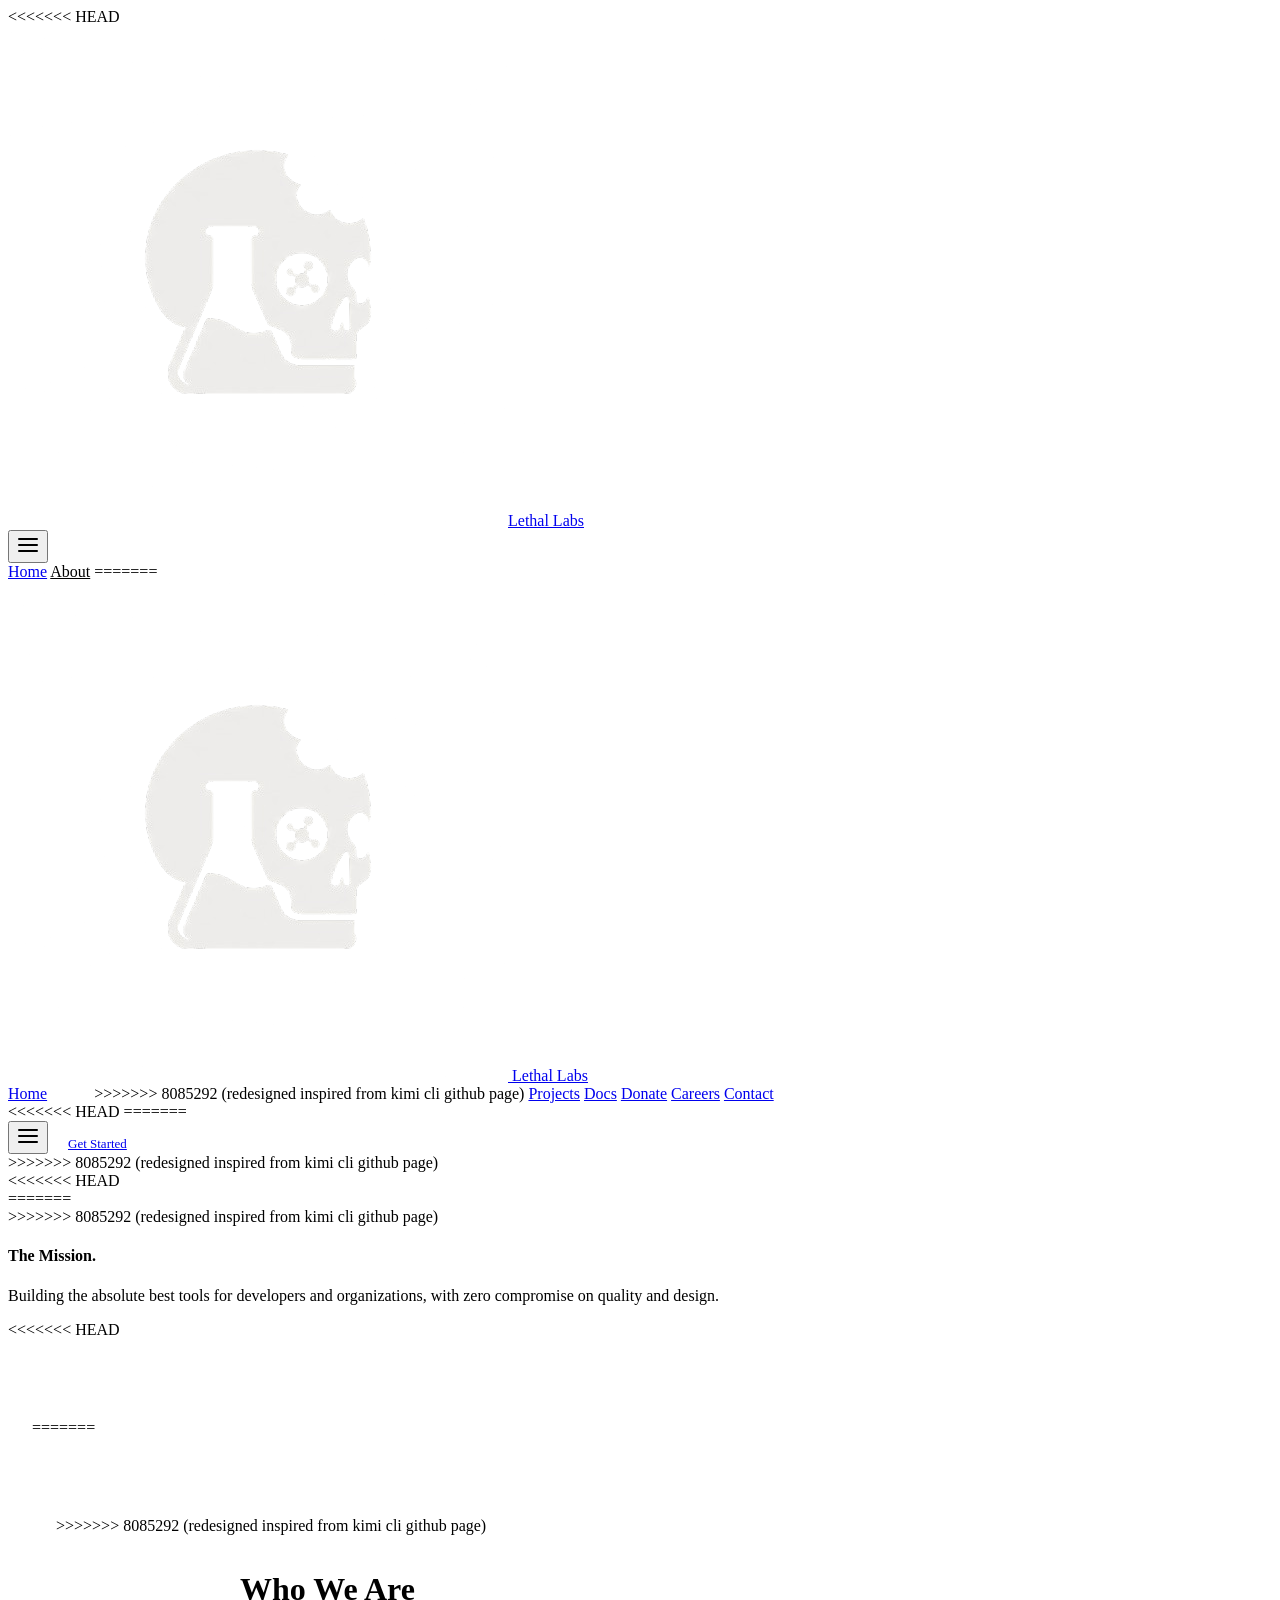
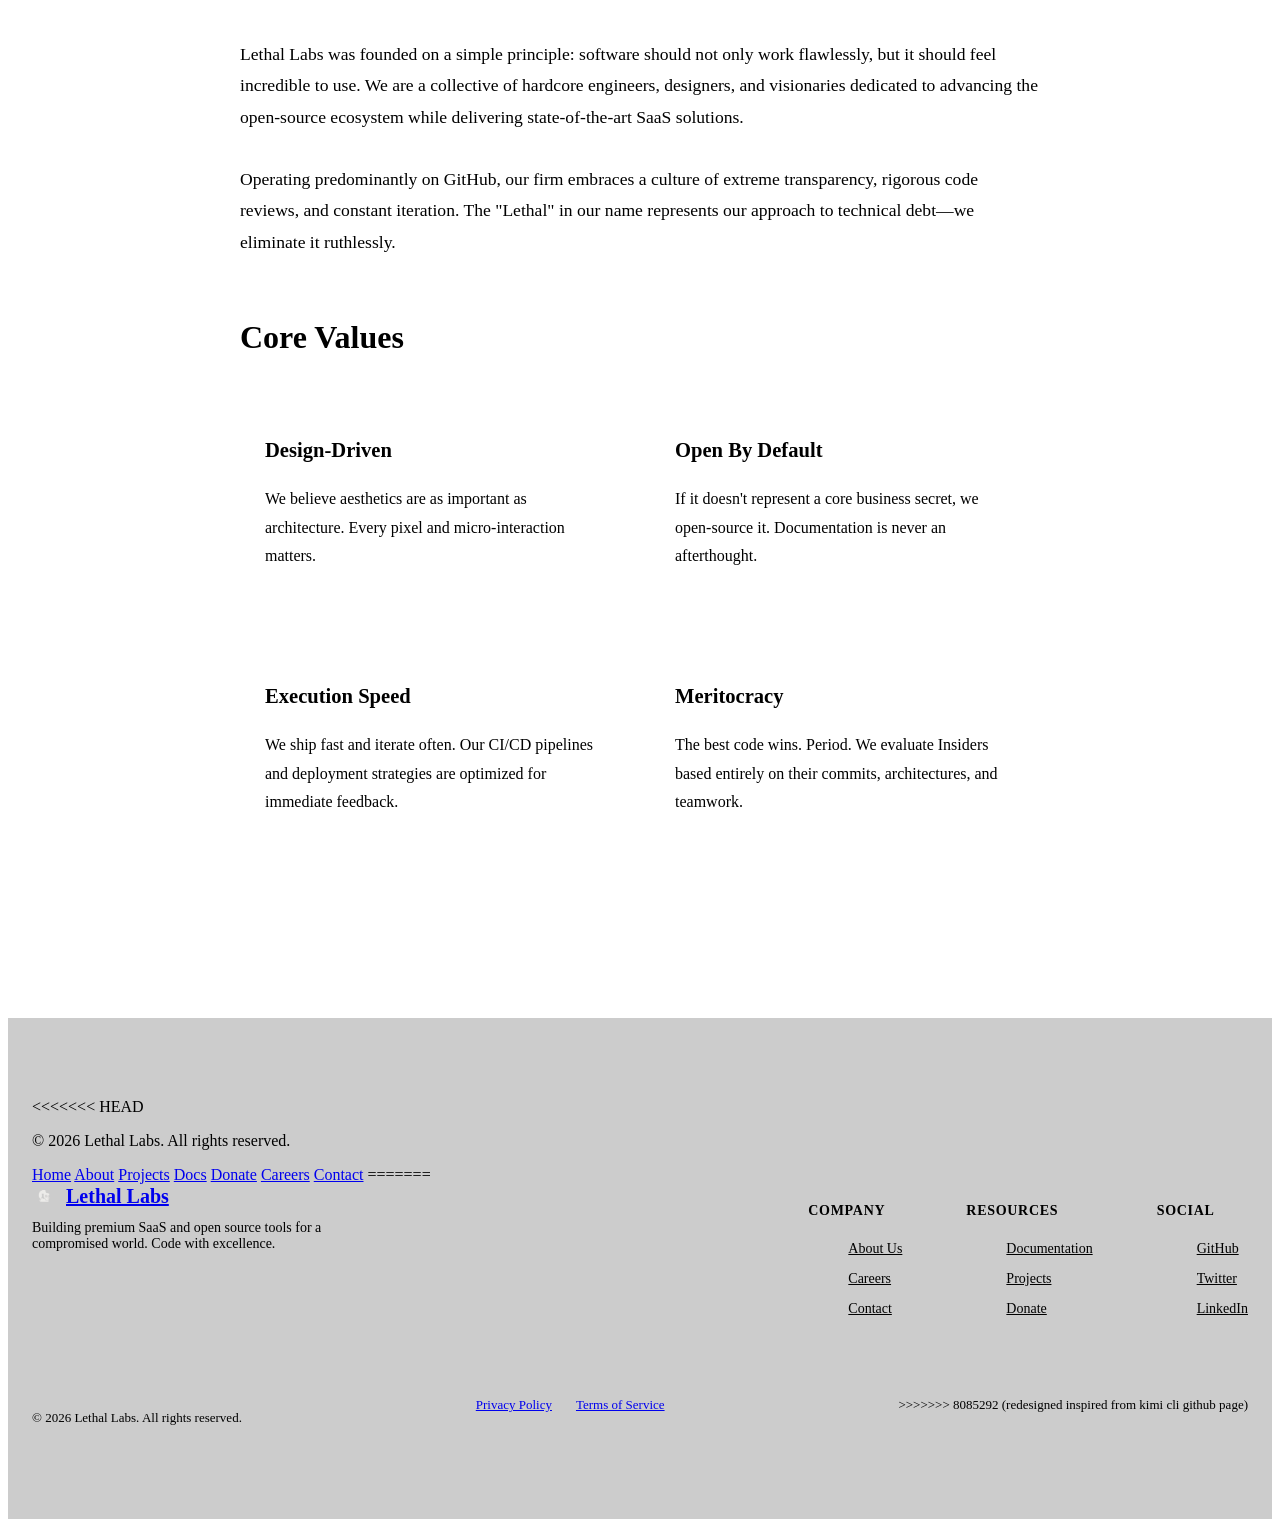
==== about.html @ 3cb6c853 "redesigned inspired from kimi cli github page" ====
<!DOCTYPE html>
<html lang="en">
<head>
  <meta charset="UTF-8">
  <meta name="viewport" content="width=device-width, initial-scale=1.0">
  <title>Lethal Labs | About Us</title>
  <meta name="description" content="Learn about Lethal Labs' mission to redefine software engineering standards through open source and premium SaaS.">
  <link rel="icon" type="image/png" href="favicon.png">
  <link rel="stylesheet" href="styles.css">
</head>
<body>
<<<<<<< HEAD
  <nav>
    <div class="nav-content">
      <div class="nav-brand"><a href="index.html"><img src="assets/logo.png" alt="Logo">Lethal Labs</a></div>
      <button class="mobile-menu-btn" aria-label="Toggle Navigation">
        <svg width="24" height="24" viewBox="0 0 24 24" fill="none" stroke="currentColor" stroke-width="2" stroke-linecap="round" stroke-linejoin="round"><line x1="3" y1="12" x2="21" y2="12"></line><line x1="3" y1="6" x2="21" y2="6"></line><line x1="3" y1="18" x2="21" y2="18"></line></svg>
      </button>
      <div class="nav-links">
        <a href="index.html">Home</a>
        <a href="about.html" style="opacity: 1; color: var(--accent-color);">About</a>
=======
  <div class="bg-mesh"></div>

  <nav>
    <div class="nav-content">
      <div class="nav-brand">
        <a href="index.html">
          <img src="assets/logo.png" alt="Lethal Labs Logo">
          <span>Lethal Labs</span>
        </a>
      </div>
      
      <div class="nav-links">
        <a href="index.html">Home</a>
        <a href="about.html" style="color: white;">About</a>
>>>>>>> 8085292 (redesigned inspired from kimi cli github page)
        <a href="projects.html">Projects</a>
        <a href="docs.html">Docs</a>
        <a href="donate.html">Donate</a>
        <a href="careers.html">Careers</a>
        <a href="contact.html">Contact</a>
      </div>
<<<<<<< HEAD
=======

      <div class="nav-right">
        <button class="mobile-menu-btn" aria-label="Toggle Navigation">
          <svg width="24" height="24" viewBox="0 0 24 24" fill="none" stroke="currentColor" stroke-width="2" stroke-linecap="round" stroke-linejoin="round"><line x1="3" y1="12" x2="21" y2="12"></line><line x1="3" y1="6" x2="21" y2="6"></line><line x1="3" y1="18" x2="21" y2="18"></line></svg>
        </button>
        <a href="projects.html" class="btn btn-primary" style="padding: 8px 16px; font-size: 13px;">Get Started</a>
      </div>
>>>>>>> 8085292 (redesigned inspired from kimi cli github page)
    </div>
  </nav>
  
  <main>
<<<<<<< HEAD
    <section class="hero fade-in" style="min-height: 60vh;">
=======
    <section class="hero">
>>>>>>> 8085292 (redesigned inspired from kimi cli github page)
      <h1>The Mission.</h1>
      <p>Building the absolute best tools for developers and organizations, with zero compromise on quality and design.</p>
    </section>

<<<<<<< HEAD
    <section class="container fade-in" style="animation-delay: 0.2s;">
=======
    <section class="container">
>>>>>>> 8085292 (redesigned inspired from kimi cli github page)
      <div style="max-width: 800px; margin: 0 auto; line-height: 1.8; color: var(--text-secondary); font-size: 1.1rem;">
        <h2 style="color: var(--text-primary); margin-bottom: 20px; font-weight: 600; font-size: 2rem;">Who We Are</h2>
        <p style="margin-bottom: 30px;">
          Lethal Labs was founded on a simple principle: software should not only work flawlessly, but it should feel incredible to use. We are a collective of hardcore engineers, designers, and visionaries dedicated to advancing the open-source ecosystem while delivering state-of-the-art SaaS solutions.
        </p>
        <p style="margin-bottom: 30px;">
          Operating predominantly on GitHub, our firm embraces a culture of extreme transparency, rigorous code reviews, and constant iteration. The "Lethal" in our name represents our approach to technical debt—we eliminate it ruthlessly. 
        </p>

        <h2 style="color: var(--text-primary); margin-bottom: 20px; font-weight: 600; font-size: 2rem; margin-top: 50px;">Core Values</h2>
        <div class="grid" style="grid-template-columns: 1fr 1fr; gap: 20px;">
          <div style="background: var(--card-bg); padding: 25px; border-radius: 12px; border: 1px solid var(--border-color);">
            <h3 style="color: var(--text-primary); margin-bottom: 10px;">Design-Driven</h3>
            <p style="font-size: 1rem;">We believe aesthetics are as important as architecture. Every pixel and micro-interaction matters.</p>
          </div>
          <div style="background: var(--card-bg); padding: 25px; border-radius: 12px; border: 1px solid var(--border-color);">
            <h3 style="color: var(--text-primary); margin-bottom: 10px;">Open By Default</h3>
            <p style="font-size: 1rem;">If it doesn't represent a core business secret, we open-source it. Documentation is never an afterthought.</p>
          </div>
          <div style="background: var(--card-bg); padding: 25px; border-radius: 12px; border: 1px solid var(--border-color);">
            <h3 style="color: var(--text-primary); margin-bottom: 10px;">Execution Speed</h3>
            <p style="font-size: 1rem;">We ship fast and iterate often. Our CI/CD pipelines and deployment strategies are optimized for immediate feedback.</p>
          </div>
          <div style="background: var(--card-bg); padding: 25px; border-radius: 12px; border: 1px solid var(--border-color);">
            <h3 style="color: var(--text-primary); margin-bottom: 10px;">Meritocracy</h3>
            <p style="font-size: 1rem;">The best code wins. Period. We evaluate Insiders based entirely on their commits, architectures, and teamwork.</p>
          </div>
        </div>
      </div>
    </section>
  </main>

  <footer>
<<<<<<< HEAD
    <p>&copy; 2026 Lethal Labs. All rights reserved.</p>
    <div style="margin-top: 15px;">
      <a href="index.html">Home</a>
      <a href="about.html">About</a>
      <a href="projects.html">Projects</a>
      <a href="docs.html">Docs</a>
      <a href="donate.html">Donate</a>
      <a href="careers.html">Careers</a>
      <a href="contact.html">Contact</a>
=======
    <div class="footer-content">
      <div class="footer-brand">
        <a href="index.html" style="font-weight: 700; font-size: 1.25rem; display: flex; align-items: center; gap: 10px;">
          <img src="assets/logo.png" alt="Logo" style="width: 24px;"> Lethal Labs
        </a>
        <p>Building premium SaaS and open source tools for a compromised world. Code with excellence.</p>
      </div>
      
      <div class="footer-links">
        <div class="footer-column">
          <h4>Company</h4>
          <ul>
            <li><a href="about.html">About Us</a></li>
            <li><a href="careers.html">Careers</a></li>
            <li><a href="contact.html">Contact</a></li>
          </ul>
        </div>
        <div class="footer-column">
          <h4>Resources</h4>
          <ul>
            <li><a href="docs.html">Documentation</a></li>
            <li><a href="projects.html">Projects</a></li>
            <li><a href="donate.html">Donate</a></li>
          </ul>
        </div>
        <div class="footer-column">
          <h4>Social</h4>
          <ul>
            <li><a href="#">GitHub</a></li>
            <li><a href="#">Twitter</a></li>
            <li><a href="#">LinkedIn</a></li>
          </ul>
        </div>
      </div>
    </div>
    
    <div class="footer-bottom">
      <p>&copy; 2026 Lethal Labs. All rights reserved.</p>
      <div style="display: flex; gap: 24px;">
        <a href="#">Privacy Policy</a>
        <a href="#">Terms of Service</a>
      </div>
>>>>>>> 8085292 (redesigned inspired from kimi cli github page)
    </div>
  </footer>
  <script src="script.js"></script>
</body>
</html>
---- styles.css ----
<<<<<<< HEAD
/*
  Lethal Labs - Base Styles
  Apple-inspired Design System (Premium Dark Mode)
*/

@import url('https://fonts.googleapis.com/css2?family=Inter:wght@300;400;500;600;700&display=swap');

:root {
  /* Apple Design System Tokens */
  --bg-color: #ffffff;
  --bg-secondary: #f5f5f7;
  --bg-glass: rgba(29, 29, 31, 0.9); /* Darker tint for header */
  --text-primary: #1d1d1f;
  --text-secondary: #6e6e73;
  --nav-text: #f5f5f7; /* Light text for dark header */
  --accent-color: #0066cc; /* Classic Apple Blue */
  --accent-hover: #004499;
  --accent-soft: rgba(0, 102, 204, 0.05);
  --border-color: #d2d2d7;
  --card-bg: #ffffff;
  --card-shadow: 0 4px 12px rgba(0, 0, 0, 0.05);
  --card-shadow-hover: 0 20px 40px rgba(0, 0, 0, 0.1);

  /* Typography - Apple SF Pro Fonts */
  --font-family: -apple-system, BlinkMacSystemFont, "SF Pro Text", "SF Pro Display", "Helvetica Neue", Arial, sans-serif;

  /* Spacing */
  --nav-height: 48px;
  --section-padding: 80px 22px;
  --border-radius: 12px;
}

=======
/* ... (keep existing variables) ... */
:root {
  /* Colors */
  --bg-deep: #0a0a0f;
  --bg-surface: #111827;
  --bg-surface-hover: #1e293b;
  --text-primary: #ffffff;
  --text-muted: #94a3b8;
  --accent-blue: #4f8ef7;
  --accent-purple: #9b5cf6;
  --accent-gradient: linear-gradient(135deg, var(--accent-blue) 0%, var(--accent-purple) 100%);
  --border-muted: rgba(255, 255, 255, 0.1);
  --border-bright: rgba(255, 255, 255, 0.2);
  --glow-tint: rgba(79, 142, 247, 0.15);
  
  /* Layout */
  --nav-height: 72px;
  --container-width: 1100px;
  --radius-xl: 12px;
  --radius-pill: 9999px;
  
  /* Fonts */
  --font-sans: 'Inter', system-ui, -apple-system, sans-serif;
  
  /* Transitions */
  --transition: all 0.3s cubic-bezier(0.4, 0, 0.2, 1);

  /* Compatibility Mappings */
  --text-secondary: var(--text-muted);
  --card-bg: var(--bg-surface);
  --border-color: var(--border-muted);
  --accent-color: var(--accent-blue);
}

/* Base Reset */
>>>>>>> 8085292 (redesigned inspired from kimi cli github page)
* {
  box-sizing: border-box;
  margin: 0;
  padding: 0;
}

<<<<<<< HEAD
body {
  font-family: var(--font-family);
  background-color: var(--bg-color);
  color: var(--text-primary);
  line-height: 1.47059; /* Apple standard */
  font-size: 17px;
  -webkit-font-smoothing: antialiased;
  -moz-osx-font-smoothing: grayscale;
  letter-spacing: -0.022em;
=======
html {
  scroll-behavior: smooth;
}

body {
  font-family: var(--font-sans);
  background-color: var(--bg-deep);
  color: var(--text-primary);
  line-height: 1.6;
  -webkit-font-smoothing: antialiased;
  overflow-x: hidden;
}

a {
  color: inherit;
  text-decoration: none;
  transition: var(--transition);
>>>>>>> 8085292 (redesigned inspired from kimi cli github page)
}

/* Animations */
@keyframes fadeIn {
  from { opacity: 0; transform: translateY(20px); }
  to { opacity: 1; transform: translateY(0); }
}

.fade-in {
<<<<<<< HEAD
  animation: fadeIn 1s ease-out forwards;
}

a {
  color: var(--text-primary);
  text-decoration: none;
  transition: color 0.3s ease;
}

a:hover {
  color: var(--accent-color);
=======
  animation: fadeIn 0.8s ease-out forwards;
}

/* Background Effects */
.bg-mesh {
  position: fixed;
  top: 0;
  left: 0;
  width: 100%;
  height: 100%;
  z-index: -1;
  pointer-events: none;
}

/* Radial Glow Orb */
.bg-mesh::before {
  content: '';
  position: absolute;
  top: 20%;
  left: 50%;
  transform: translate(-50%, -50%);
  width: 60vw;
  height: 60vw;
  background: radial-gradient(circle, var(--glow-tint) 0%, transparent 70%);
  filter: blur(80px);
}

/* CSS Grid Pattern */
.bg-mesh::after {
  content: '';
  position: absolute;
  top: 0;
  left: 0;
  width: 100%;
  height: 100%;
  background-image: 
    linear-gradient(rgba(255, 255, 255, 0.03) 1px, transparent 1px),
    linear-gradient(90deg, rgba(255, 255, 255, 0.03) 1px, transparent 1px);
  background-size: 40px 40px;
  mask-image: radial-gradient(ellipse at center, black, transparent 80%);
>>>>>>> 8085292 (redesigned inspired from kimi cli github page)
}

/* Navigation */
nav {
  position: fixed;
  top: 0;
  left: 0;
  width: 100%;
  height: var(--nav-height);
<<<<<<< HEAD
  background: var(--bg-glass);
  backdrop-filter: blur(20px);
  -webkit-backdrop-filter: blur(20px);
  border-bottom: 1px solid rgba(0, 0, 0, 0.1);
  display: flex;
  align-items: center;
  justify-content: center;
  z-index: 1000;
=======
  background: rgba(10, 10, 15, 0.7);
  backdrop-filter: blur(12px);
  -webkit-backdrop-filter: blur(12px);
  border-bottom: 1px solid var(--border-muted);
  z-index: 1000;
  display: flex;
  justify-content: center;
>>>>>>> 8085292 (redesigned inspired from kimi cli github page)
}

.nav-content {
  width: 100%;
<<<<<<< HEAD
  max-width: 1000px;
  display: flex;
  justify-content: space-between;
  align-items: center;
  padding: 0 20px;
=======
  max-width: var(--container-width);
  padding: 0 24px;
  display: flex;
  justify-content: space-between;
  align-items: center;
>>>>>>> 8085292 (redesigned inspired from kimi cli github page)
}

.nav-brand a {
  display: flex;
  align-items: center;
<<<<<<< HEAD
  gap: 10px;
  color: var(--nav-text);
  font-weight: 600;
  font-size: 1.15rem;
  letter-spacing: -0.015em;
}

.nav-brand img {
  width: 22px;
  height: 22px;
  object-fit: contain;
=======
  gap: 12px;
  font-weight: 700;
  font-size: 1.25rem;
  letter-spacing: -0.02em;
  color: var(--text-primary);
}

.nav-brand img {
  width: 28px;
  height: 28px;
>>>>>>> 8085292 (redesigned inspired from kimi cli github page)
}

.nav-links {
  display: flex;
<<<<<<< HEAD
  gap: 30px;
}

.nav-links a {
  font-size: 13px;
  font-weight: 400;
  color: var(--nav-text);
  opacity: 0.8;
  transition: opacity 0.3s ease;
}

.nav-links a:hover {
  opacity: 1;
}

/* Hero Section */
.hero {
  min-height: 70vh;
  display: flex;
  flex-direction: column;
  justify-content: center;
  align-items: center;
  text-align: center;
  padding: 60px 20px;
}

.hero h1 {
  font-size: 56px;
  font-weight: 600;
  letter-spacing: -0.015em;
  line-height: 1.07143;
  margin-bottom: 6px;
  color: var(--text-primary);
}

.hero p {
  font-size: 1.7rem;
  color: var(--text-secondary);
  max-width: 800px;
  margin-bottom: 30px;
  font-weight: 500;
=======
  gap: 32px;
  position: absolute;
  left: 50%;
  transform: translateX(-50%);
}

.nav-links a {
  font-size: 14px;
  font-weight: 500;
  color: var(--text-muted);
  position: relative;
  padding: 4px 0;
}

.nav-links a::after {
  content: '';
  position: absolute;
  bottom: 0;
  left: 0;
  width: 0;
  height: 2px;
  background: var(--accent-gradient);
  transition: var(--transition);
}

.nav-links a:hover {
  color: var(--text-primary);
}

.nav-links a:hover::after {
  width: 100%;
}

.nav-right {
  display: flex;
  align-items: center;
  gap: 16px;
}

.nav-icon {
  color: var(--text-muted);
  display: flex;
  align-items: center;
  justify-content: center;
  padding: 8px;
  border-radius: 8px;
  transition: var(--transition);
}

.nav-icon:hover {
  color: white;
  background: rgba(255, 255, 255, 0.05);
}

.search-shortcut {
  display: flex;
  align-items: center;
  gap: 4px;
  padding: 4px 8px;
  background: rgba(255, 255, 255, 0.05);
  border: 1px solid var(--border-muted);
  border-radius: 6px;
  color: var(--text-muted);
  font-size: 12px;
  font-weight: 500;
  cursor: pointer;
}

@media (max-width: 900px) {
  .search-shortcut {
    display: none;
  }
}

/* Hero Section Refinements */
.hero h1 {
  font-size: clamp(2.5rem, 8vw, 4.8rem);
  font-weight: 800;
  line-height: 1.05;
  letter-spacing: -0.05em;
  margin-bottom: 24px;
  max-width: 900px;
}

.hero h1 span {
  background: var(--accent-gradient);
  -webkit-background-clip: text;
  -webkit-text-fill-color: transparent;
}

.hero p {
  font-size: clamp(1.1rem, 4vw, 1.25rem);
  color: var(--text-muted);
  max-width: 640px;
  margin-bottom: 40px;
  font-weight: 400;
}

.cta-group {
  display: flex;
  gap: 16px;
  flex-wrap: wrap;
  justify-content: center;
>>>>>>> 8085292 (redesigned inspired from kimi cli github page)
}

/* Buttons */
.btn {
<<<<<<< HEAD
  display: inline-block;
  background-color: var(--accent-color);
  color: #fff;
  padding: 12px 22px;
  border-radius: 980px; /* Apple pill shape */
  font-size: 17px;
  font-weight: 400;
  text-align: center;
  transition: all 0.2s ease;
  border: none;
  cursor: pointer;
}

.btn:hover {
  background-color: var(--accent-hover);
  color: #fff;
}

.btn-secondary {
  background-color: transparent;
  color: var(--accent-color);
  border: none;
  font-weight: 400;
}

.btn-secondary:hover {
  background-color: transparent;
  text-decoration: underline;
  color: var(--accent-color);
}

/* Container */
.container {
  max-width: 1200px;
  margin: 0 auto;
  padding: var(--section-padding);
}

/* Sections */
.section-title {
  font-size: 2.5rem;
  font-weight: 600;
  text-align: center;
  margin-bottom: 50px;
  letter-spacing: -0.02em;
}

/* Footer */
footer {
  background-color: var(--bg-secondary);
  padding: 64px 22px;
  text-align: left; /* Apple footer is often left-aligned or column-based */
  border-top: none;
  color: var(--text-secondary);
  font-size: 12px;
}

footer .container {
  max-width: 1000px;
  margin: 0 auto;
  padding: 0;
}

footer p {
  margin-bottom: 20px;
  line-height: 1.33337;
}

footer a {
  color: #424245;
  margin: 0 10px 0 0;
  text-decoration: none;
}

footer a:hover {
  text-decoration: underline;
}

/* Cards (for projects) */
.grid {
  display: grid;
  grid-template-columns: repeat(auto-fit, minmax(300px, 1fr));
  gap: 30px;
}

.card {
  background-color: var(--bg-secondary);
  border-radius: 18px;
  padding: 40px;
  transition: all 0.3s ease;
  border: none;
  display: flex;
  flex-direction: column;
}

.card:hover {
  transform: scale(1.02);
}

.card h3 {
  font-size: 1.5rem;
  margin-bottom: 10px;
  font-weight: 600;
  color: var(--text-primary);
}

.card p {
  color: var(--text-secondary);
  margin-bottom: 20px;
  font-size: 1.1rem;
  flex-grow: 1;
}

.card img {
  width: 100%;
  border-radius: 10px;
  margin-bottom: 20px;
  object-fit: contain;
  max-height: 200px;
=======
  display: inline-flex;
  align-items: center;
  justify-content: center;
  padding: 12px 28px;
  border-radius: var(--radius-xl);
  font-size: 15px;
  font-weight: 600;
  cursor: pointer;
  transition: var(--transition);
  border: none;
  background: var(--accent-gradient);
  color: white;
}

.btn:hover {
  transform: translateY(-2px);
  box-shadow: 0 10px 20px rgba(155, 92, 246, 0.3);
}

.btn-primary {
  /* Inherits from .btn */
}

.btn-secondary {
  background: transparent;
  color: white;
  border: 1px solid var(--border-bright);
}

.btn-secondary:hover {
  background: rgba(255, 255, 255, 0.05);
  border-color: white;
  box-shadow: none;
>>>>>>> 8085292 (redesigned inspired from kimi cli github page)
}

/* Forms */
.form-group {
<<<<<<< HEAD
  margin-bottom: 20px;
=======
  margin-bottom: 24px;
>>>>>>> 8085292 (redesigned inspired from kimi cli github page)
  text-align: left;
}

.form-group label {
  display: block;
  margin-bottom: 8px;
<<<<<<< HEAD
  color: var(--text-secondary);
  font-size: 0.9rem;
=======
  font-size: 14px;
  font-weight: 500;
  color: var(--text-muted);
>>>>>>> 8085292 (redesigned inspired from kimi cli github page)
}

.form-control {
  width: 100%;
<<<<<<< HEAD
  padding: 18px;
  background-color: #ffffff;
  border: 1px solid var(--border-color);
  border-radius: var(--border-radius);
  color: var(--text-primary);
  font-family: var(--font-family);
  font-size: 17px;
  transition: all 0.2s ease;
=======
  padding: 12px 16px;
  background: rgba(255, 255, 255, 0.05);
  border: 1px solid var(--border-muted);
  border-radius: 8px;
  color: white;
  font-family: var(--font-sans);
  font-size: 15px;
  transition: var(--transition);
>>>>>>> 8085292 (redesigned inspired from kimi cli github page)
}

.form-control:focus {
  outline: none;
<<<<<<< HEAD
  border-color: var(--accent-color);
}

/* Address Box */
.address-box {
  background-color: #f5f5f7;
  padding: 14px 18px;
  border-radius: var(--border-radius);
  border: none;
  display: flex;
  justify-content: space-between;
  align-items: center;
  margin-bottom: 20px;
}

.address-box code {
  color: var(--text-primary);
  font-family: "SF Mono", "SFMono-Regular", ui-monospace, monospace;
  font-size: 14px;
  word-break: break-all;
}

/* Mobile Menu Button */
=======
  border-color: var(--accent-blue);
  background: rgba(255, 255, 255, 0.08);
}

textarea.form-control {
  resize: vertical;
}

/* Container & Grid */
.container {
  max-width: var(--container-width);
  margin: 0 auto;
  padding: 80px 24px;
}

.section-header {
  text-align: center;
  margin-bottom: 64px;
}

.section-header h2 {
  font-size: 2.5rem;
  font-weight: 700;
  margin-bottom: 16px;
  letter-spacing: -0.02em;
}

.grid {
  display: grid;
  grid-template-columns: repeat(auto-fit, minmax(320px, 1fr));
  gap: 24px;
}

/* Cards */
.card {
  background: var(--bg-surface);
  border: 1px solid var(--border-muted);
  border-radius: var(--radius-xl);
  padding: 32px;
  display: flex;
  flex-direction: column;
  gap: 16px;
  transition: var(--transition);
}

.card:hover {
  border-color: var(--border-bright);
  transform: translateY(-4px);
  background: var(--bg-surface-hover);
  box-shadow: 
    0 20px 40px rgba(0, 0, 0, 0.4),
    inset 0 0 20px rgba(79, 142, 247, 0.05);
}

.card h3 {
  font-size: 1.25rem;
  font-weight: 600;
}

.card p {
  color: var(--text-muted);
  font-size: 15px;
  flex-grow: 1;
}

.card .icon {
  font-size: 24px;
  margin-bottom: 8px;
}

.card .link {
  display: flex;
  align-items: center;
  gap: 8px;
  font-size: 14px;
  font-weight: 600;
  color: var(--accent-blue);
  margin-top: 16px;
}

/* Footer */
footer {
  border-top: 1px solid var(--border-muted);
  padding: 80px 24px;
  background: rgba(0, 0, 0, 0.2);
}

.footer-content {
  max-width: var(--container-width);
  margin: 0 auto;
  display: flex;
  justify-content: space-between;
  align-items: flex-start;
  flex-wrap: wrap;
  gap: 40px;
}

.footer-brand {
  max-width: 300px;
}

.footer-brand p {
  color: var(--text-muted);
  font-size: 14px;
  margin-top: 12px;
}

.footer-links {
  display: flex;
  gap: 64px;
}

.footer-column h4 {
  font-size: 14px;
  font-weight: 600;
  margin-bottom: 20px;
  text-transform: uppercase;
  letter-spacing: 0.05em;
}

.footer-column ul {
  list-style: none;
}

.footer-column ul li {
  margin-bottom: 12px;
}

.footer-column ul li a {
  color: var(--text-muted);
  font-size: 14px;
}

.footer-column ul li a:hover {
  color: white;
}

.footer-bottom {
  max-width: var(--container-width);
  margin: 40px auto 0;
  padding-top: 24px;
  border-top: 1px solid var(--border-muted);
  color: var(--text-muted);
  font-size: 13px;
  display: flex;
  justify-content: space-between;
}

/* Mobile Adjustments */
>>>>>>> 8085292 (redesigned inspired from kimi cli github page)
.mobile-menu-btn {
  display: none;
  background: none;
  border: none;
<<<<<<< HEAD
  color: var(--nav-text);
  cursor: pointer;
  padding: 5px;
}

/* Responsiveness */
@media (max-width: 600px) {
  .hero h1 { font-size: 2.5rem; }
  .hero p { font-size: 1.1rem; }
  
  .mobile-menu-btn { display: block; }
  
  .nav-links {
    display: none;
    position: absolute;
    top: calc(var(--nav-height) + 1px);
    left: 0;
    width: 100%;
    background: #1d1d1f; /* Opaque Dark Color */
    flex-direction: column;
    padding: 10px 20px 30px;
    gap: 0;
    border-bottom: 1px solid rgba(255, 255, 255, 0.1);
    z-index: 999;
    opacity: 0;
    transform: translateY(-10px);
    transition: opacity 0.3s ease, transform 0.3s ease;
=======
  color: white;
  cursor: pointer;
  padding: 8px;
}

@media (max-width: 900px) {
  .nav-links {
    display: none;
    position: fixed;
    top: var(--nav-height);
    left: 0;
    width: 100%;
    background: var(--bg-deep);
    flex-direction: column;
    padding: 32px;
    gap: 24px;
    transform: none;
    border-bottom: 1px solid var(--border-muted);
    text-align: center;
    z-index: 1001;
>>>>>>> 8085292 (redesigned inspired from kimi cli github page)
  }
  
  .nav-links.active {
    display: flex;
<<<<<<< HEAD
    opacity: 1;
    transform: translateY(0);
  }

  .nav-links a {
    color: var(--nav-text);
    padding: 15px 0;
    font-size: 17px;
    font-weight: 400;
    border-bottom: 1px solid rgba(255, 255, 255, 0.05);
    width: 100%;
    opacity: 0.8;
  }

  .nav-links a:last-child {
    border-bottom: none;
  }

  .nav-links a:hover {
    opacity: 1;
    color: var(--accent-color);
  }
  
  .grid { grid-template-columns: 1fr !important; gap: 30px !important; }
  
  .container { padding: 60px 20px; }
  
  /* Fix sticky sidebar in docs.html for mobile */
  aside {
    position: static !important;
    margin-bottom: 30px;
    width: 100% !important;
    min-width: unset !important;
  }
  
  /* Flex wrap fix for docs.html */
  div[style*="display: flex; gap: 40px;"] {
    flex-direction: column;
    gap: 20px !important;
=======
  }
  
  .mobile-menu-btn {
    display: block;
  }
  
  .nav-right {
    display: none;
  }
  
  .footer-content {
    flex-direction: column;
  }
  
  .footer-links {
    gap: 32px;
    flex-wrap: wrap;
>>>>>>> 8085292 (redesigned inspired from kimi cli github page)
  }
}
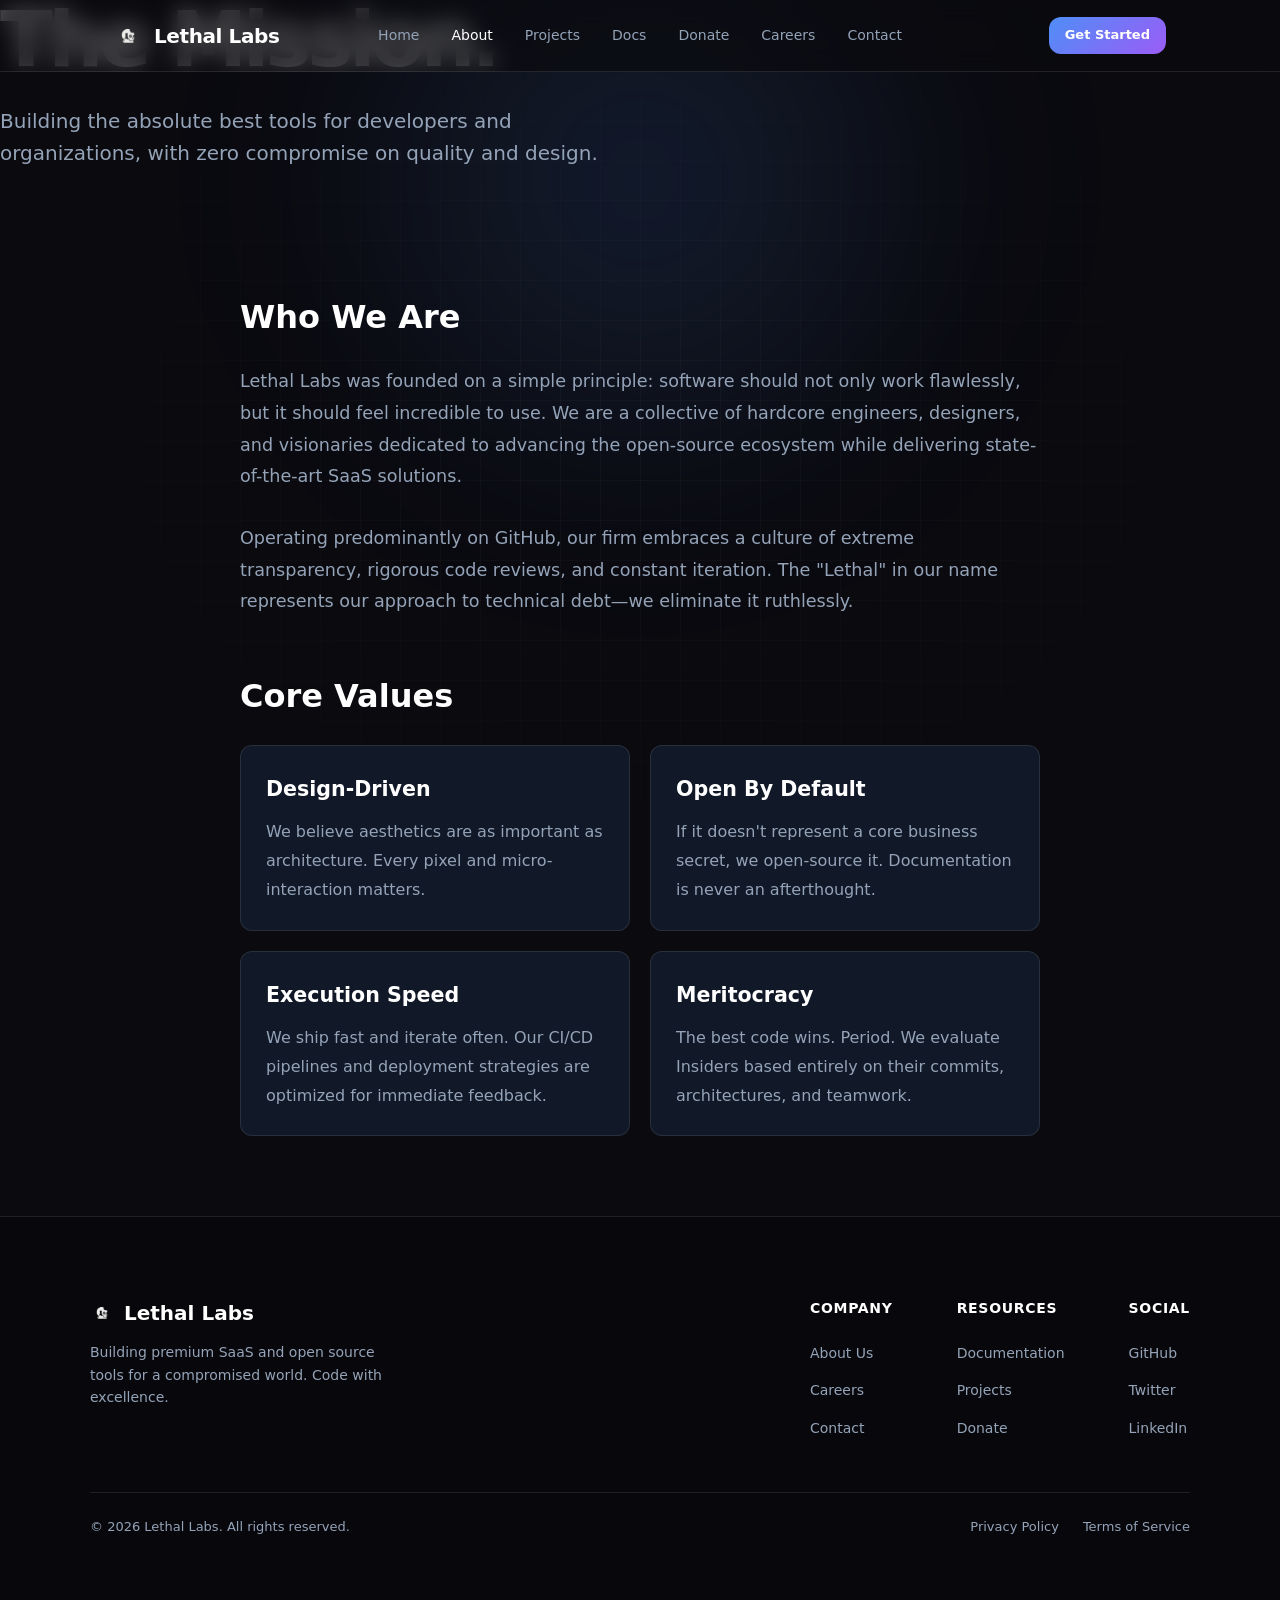
==== commit 47fc4537: "Fix merge conflicts by accepting redesign changes" ====
--- a/about.html
+++ b/about.html
@@ -9,17 +9,6 @@
   <link rel="stylesheet" href="styles.css">
 </head>
 <body>
-<<<<<<< HEAD
-  <nav>
-    <div class="nav-content">
-      <div class="nav-brand"><a href="index.html"><img src="assets/logo.png" alt="Logo">Lethal Labs</a></div>
-      <button class="mobile-menu-btn" aria-label="Toggle Navigation">
-        <svg width="24" height="24" viewBox="0 0 24 24" fill="none" stroke="currentColor" stroke-width="2" stroke-linecap="round" stroke-linejoin="round"><line x1="3" y1="12" x2="21" y2="12"></line><line x1="3" y1="6" x2="21" y2="6"></line><line x1="3" y1="18" x2="21" y2="18"></line></svg>
-      </button>
-      <div class="nav-links">
-        <a href="index.html">Home</a>
-        <a href="about.html" style="opacity: 1; color: var(--accent-color);">About</a>
-=======
   <div class="bg-mesh"></div>
 
   <nav>
@@ -34,15 +23,12 @@
       <div class="nav-links">
         <a href="index.html">Home</a>
         <a href="about.html" style="color: white;">About</a>
->>>>>>> 8085292 (redesigned inspired from kimi cli github page)
         <a href="projects.html">Projects</a>
         <a href="docs.html">Docs</a>
         <a href="donate.html">Donate</a>
         <a href="careers.html">Careers</a>
         <a href="contact.html">Contact</a>
       </div>
-<<<<<<< HEAD
-=======
 
       <div class="nav-right">
         <button class="mobile-menu-btn" aria-label="Toggle Navigation">
@@ -50,25 +36,16 @@
         </button>
         <a href="projects.html" class="btn btn-primary" style="padding: 8px 16px; font-size: 13px;">Get Started</a>
       </div>
->>>>>>> 8085292 (redesigned inspired from kimi cli github page)
     </div>
   </nav>
   
   <main>
-<<<<<<< HEAD
-    <section class="hero fade-in" style="min-height: 60vh;">
-=======
     <section class="hero">
->>>>>>> 8085292 (redesigned inspired from kimi cli github page)
       <h1>The Mission.</h1>
       <p>Building the absolute best tools for developers and organizations, with zero compromise on quality and design.</p>
     </section>
 
-<<<<<<< HEAD
-    <section class="container fade-in" style="animation-delay: 0.2s;">
-=======
     <section class="container">
->>>>>>> 8085292 (redesigned inspired from kimi cli github page)
       <div style="max-width: 800px; margin: 0 auto; line-height: 1.8; color: var(--text-secondary); font-size: 1.1rem;">
         <h2 style="color: var(--text-primary); margin-bottom: 20px; font-weight: 600; font-size: 2rem;">Who We Are</h2>
         <p style="margin-bottom: 30px;">
@@ -102,17 +79,6 @@
   </main>
 
   <footer>
-<<<<<<< HEAD
-    <p>&copy; 2026 Lethal Labs. All rights reserved.</p>
-    <div style="margin-top: 15px;">
-      <a href="index.html">Home</a>
-      <a href="about.html">About</a>
-      <a href="projects.html">Projects</a>
-      <a href="docs.html">Docs</a>
-      <a href="donate.html">Donate</a>
-      <a href="careers.html">Careers</a>
-      <a href="contact.html">Contact</a>
-=======
     <div class="footer-content">
       <div class="footer-brand">
         <a href="index.html" style="font-weight: 700; font-size: 1.25rem; display: flex; align-items: center; gap: 10px;">
@@ -155,7 +121,6 @@
         <a href="#">Privacy Policy</a>
         <a href="#">Terms of Service</a>
       </div>
->>>>>>> 8085292 (redesigned inspired from kimi cli github page)
     </div>
   </footer>
   <script src="script.js"></script>
--- a/styles.css
+++ b/styles.css
@@ -1,37 +1,3 @@
-<<<<<<< HEAD
-/*
-  Lethal Labs - Base Styles
-  Apple-inspired Design System (Premium Dark Mode)
-*/
-
-@import url('https://fonts.googleapis.com/css2?family=Inter:wght@300;400;500;600;700&display=swap');
-
-:root {
-  /* Apple Design System Tokens */
-  --bg-color: #ffffff;
-  --bg-secondary: #f5f5f7;
-  --bg-glass: rgba(29, 29, 31, 0.9); /* Darker tint for header */
-  --text-primary: #1d1d1f;
-  --text-secondary: #6e6e73;
-  --nav-text: #f5f5f7; /* Light text for dark header */
-  --accent-color: #0066cc; /* Classic Apple Blue */
-  --accent-hover: #004499;
-  --accent-soft: rgba(0, 102, 204, 0.05);
-  --border-color: #d2d2d7;
-  --card-bg: #ffffff;
-  --card-shadow: 0 4px 12px rgba(0, 0, 0, 0.05);
-  --card-shadow-hover: 0 20px 40px rgba(0, 0, 0, 0.1);
-
-  /* Typography - Apple SF Pro Fonts */
-  --font-family: -apple-system, BlinkMacSystemFont, "SF Pro Text", "SF Pro Display", "Helvetica Neue", Arial, sans-serif;
-
-  /* Spacing */
-  --nav-height: 48px;
-  --section-padding: 80px 22px;
-  --border-radius: 12px;
-}
-
-=======
 /* ... (keep existing variables) ... */
 :root {
   /* Colors */
@@ -67,24 +33,12 @@
 }
 
 /* Base Reset */
->>>>>>> 8085292 (redesigned inspired from kimi cli github page)
 * {
   box-sizing: border-box;
   margin: 0;
   padding: 0;
 }
 
-<<<<<<< HEAD
-body {
-  font-family: var(--font-family);
-  background-color: var(--bg-color);
-  color: var(--text-primary);
-  line-height: 1.47059; /* Apple standard */
-  font-size: 17px;
-  -webkit-font-smoothing: antialiased;
-  -moz-osx-font-smoothing: grayscale;
-  letter-spacing: -0.022em;
-=======
 html {
   scroll-behavior: smooth;
 }
@@ -102,7 +56,6 @@
   color: inherit;
   text-decoration: none;
   transition: var(--transition);
->>>>>>> 8085292 (redesigned inspired from kimi cli github page)
 }
 
 /* Animations */
@@ -112,19 +65,6 @@
 }
 
 .fade-in {
-<<<<<<< HEAD
-  animation: fadeIn 1s ease-out forwards;
-}
-
-a {
-  color: var(--text-primary);
-  text-decoration: none;
-  transition: color 0.3s ease;
-}
-
-a:hover {
-  color: var(--accent-color);
-=======
   animation: fadeIn 0.8s ease-out forwards;
 }
 
@@ -165,7 +105,6 @@
     linear-gradient(90deg, rgba(255, 255, 255, 0.03) 1px, transparent 1px);
   background-size: 40px 40px;
   mask-image: radial-gradient(ellipse at center, black, transparent 80%);
->>>>>>> 8085292 (redesigned inspired from kimi cli github page)
 }
 
 /* Navigation */
@@ -175,16 +114,6 @@
   left: 0;
   width: 100%;
   height: var(--nav-height);
-<<<<<<< HEAD
-  background: var(--bg-glass);
-  backdrop-filter: blur(20px);
-  -webkit-backdrop-filter: blur(20px);
-  border-bottom: 1px solid rgba(0, 0, 0, 0.1);
-  display: flex;
-  align-items: center;
-  justify-content: center;
-  z-index: 1000;
-=======
   background: rgba(10, 10, 15, 0.7);
   backdrop-filter: blur(12px);
   -webkit-backdrop-filter: blur(12px);
@@ -192,42 +121,20 @@
   z-index: 1000;
   display: flex;
   justify-content: center;
->>>>>>> 8085292 (redesigned inspired from kimi cli github page)
 }
 
 .nav-content {
   width: 100%;
-<<<<<<< HEAD
-  max-width: 1000px;
-  display: flex;
-  justify-content: space-between;
-  align-items: center;
-  padding: 0 20px;
-=======
   max-width: var(--container-width);
   padding: 0 24px;
   display: flex;
   justify-content: space-between;
   align-items: center;
->>>>>>> 8085292 (redesigned inspired from kimi cli github page)
 }
 
 .nav-brand a {
   display: flex;
   align-items: center;
-<<<<<<< HEAD
-  gap: 10px;
-  color: var(--nav-text);
-  font-weight: 600;
-  font-size: 1.15rem;
-  letter-spacing: -0.015em;
-}
-
-.nav-brand img {
-  width: 22px;
-  height: 22px;
-  object-fit: contain;
-=======
   gap: 12px;
   font-weight: 700;
   font-size: 1.25rem;
@@ -238,54 +145,10 @@
 .nav-brand img {
   width: 28px;
   height: 28px;
->>>>>>> 8085292 (redesigned inspired from kimi cli github page)
 }
 
 .nav-links {
   display: flex;
-<<<<<<< HEAD
-  gap: 30px;
-}
-
-.nav-links a {
-  font-size: 13px;
-  font-weight: 400;
-  color: var(--nav-text);
-  opacity: 0.8;
-  transition: opacity 0.3s ease;
-}
-
-.nav-links a:hover {
-  opacity: 1;
-}
-
-/* Hero Section */
-.hero {
-  min-height: 70vh;
-  display: flex;
-  flex-direction: column;
-  justify-content: center;
-  align-items: center;
-  text-align: center;
-  padding: 60px 20px;
-}
-
-.hero h1 {
-  font-size: 56px;
-  font-weight: 600;
-  letter-spacing: -0.015em;
-  line-height: 1.07143;
-  margin-bottom: 6px;
-  color: var(--text-primary);
-}
-
-.hero p {
-  font-size: 1.7rem;
-  color: var(--text-secondary);
-  max-width: 800px;
-  margin-bottom: 30px;
-  font-weight: 500;
-=======
   gap: 32px;
   position: absolute;
   left: 50%;
@@ -389,132 +252,10 @@
   gap: 16px;
   flex-wrap: wrap;
   justify-content: center;
->>>>>>> 8085292 (redesigned inspired from kimi cli github page)
 }
 
 /* Buttons */
 .btn {
-<<<<<<< HEAD
-  display: inline-block;
-  background-color: var(--accent-color);
-  color: #fff;
-  padding: 12px 22px;
-  border-radius: 980px; /* Apple pill shape */
-  font-size: 17px;
-  font-weight: 400;
-  text-align: center;
-  transition: all 0.2s ease;
-  border: none;
-  cursor: pointer;
-}
-
-.btn:hover {
-  background-color: var(--accent-hover);
-  color: #fff;
-}
-
-.btn-secondary {
-  background-color: transparent;
-  color: var(--accent-color);
-  border: none;
-  font-weight: 400;
-}
-
-.btn-secondary:hover {
-  background-color: transparent;
-  text-decoration: underline;
-  color: var(--accent-color);
-}
-
-/* Container */
-.container {
-  max-width: 1200px;
-  margin: 0 auto;
-  padding: var(--section-padding);
-}
-
-/* Sections */
-.section-title {
-  font-size: 2.5rem;
-  font-weight: 600;
-  text-align: center;
-  margin-bottom: 50px;
-  letter-spacing: -0.02em;
-}
-
-/* Footer */
-footer {
-  background-color: var(--bg-secondary);
-  padding: 64px 22px;
-  text-align: left; /* Apple footer is often left-aligned or column-based */
-  border-top: none;
-  color: var(--text-secondary);
-  font-size: 12px;
-}
-
-footer .container {
-  max-width: 1000px;
-  margin: 0 auto;
-  padding: 0;
-}
-
-footer p {
-  margin-bottom: 20px;
-  line-height: 1.33337;
-}
-
-footer a {
-  color: #424245;
-  margin: 0 10px 0 0;
-  text-decoration: none;
-}
-
-footer a:hover {
-  text-decoration: underline;
-}
-
-/* Cards (for projects) */
-.grid {
-  display: grid;
-  grid-template-columns: repeat(auto-fit, minmax(300px, 1fr));
-  gap: 30px;
-}
-
-.card {
-  background-color: var(--bg-secondary);
-  border-radius: 18px;
-  padding: 40px;
-  transition: all 0.3s ease;
-  border: none;
-  display: flex;
-  flex-direction: column;
-}
-
-.card:hover {
-  transform: scale(1.02);
-}
-
-.card h3 {
-  font-size: 1.5rem;
-  margin-bottom: 10px;
-  font-weight: 600;
-  color: var(--text-primary);
-}
-
-.card p {
-  color: var(--text-secondary);
-  margin-bottom: 20px;
-  font-size: 1.1rem;
-  flex-grow: 1;
-}
-
-.card img {
-  width: 100%;
-  border-radius: 10px;
-  margin-bottom: 20px;
-  object-fit: contain;
-  max-height: 200px;
-=======
   display: inline-flex;
   align-items: center;
   justify-content: center;
@@ -548,44 +289,24 @@
   background: rgba(255, 255, 255, 0.05);
   border-color: white;
   box-shadow: none;
->>>>>>> 8085292 (redesigned inspired from kimi cli github page)
 }
 
 /* Forms */
 .form-group {
-<<<<<<< HEAD
-  margin-bottom: 20px;
-=======
   margin-bottom: 24px;
->>>>>>> 8085292 (redesigned inspired from kimi cli github page)
   text-align: left;
 }
 
 .form-group label {
   display: block;
   margin-bottom: 8px;
-<<<<<<< HEAD
-  color: var(--text-secondary);
-  font-size: 0.9rem;
-=======
   font-size: 14px;
   font-weight: 500;
   color: var(--text-muted);
->>>>>>> 8085292 (redesigned inspired from kimi cli github page)
 }
 
 .form-control {
   width: 100%;
-<<<<<<< HEAD
-  padding: 18px;
-  background-color: #ffffff;
-  border: 1px solid var(--border-color);
-  border-radius: var(--border-radius);
-  color: var(--text-primary);
-  font-family: var(--font-family);
-  font-size: 17px;
-  transition: all 0.2s ease;
-=======
   padding: 12px 16px;
   background: rgba(255, 255, 255, 0.05);
   border: 1px solid var(--border-muted);
@@ -594,36 +315,10 @@
   font-family: var(--font-sans);
   font-size: 15px;
   transition: var(--transition);
->>>>>>> 8085292 (redesigned inspired from kimi cli github page)
 }
 
 .form-control:focus {
   outline: none;
-<<<<<<< HEAD
-  border-color: var(--accent-color);
-}
-
-/* Address Box */
-.address-box {
-  background-color: #f5f5f7;
-  padding: 14px 18px;
-  border-radius: var(--border-radius);
-  border: none;
-  display: flex;
-  justify-content: space-between;
-  align-items: center;
-  margin-bottom: 20px;
-}
-
-.address-box code {
-  color: var(--text-primary);
-  font-family: "SF Mono", "SFMono-Regular", ui-monospace, monospace;
-  font-size: 14px;
-  word-break: break-all;
-}
-
-/* Mobile Menu Button */
-=======
   border-color: var(--accent-blue);
   background: rgba(255, 255, 255, 0.08);
 }
@@ -773,40 +468,10 @@
 }
 
 /* Mobile Adjustments */
->>>>>>> 8085292 (redesigned inspired from kimi cli github page)
 .mobile-menu-btn {
   display: none;
   background: none;
   border: none;
-<<<<<<< HEAD
-  color: var(--nav-text);
-  cursor: pointer;
-  padding: 5px;
-}
-
-/* Responsiveness */
-@media (max-width: 600px) {
-  .hero h1 { font-size: 2.5rem; }
-  .hero p { font-size: 1.1rem; }
-  
-  .mobile-menu-btn { display: block; }
-  
-  .nav-links {
-    display: none;
-    position: absolute;
-    top: calc(var(--nav-height) + 1px);
-    left: 0;
-    width: 100%;
-    background: #1d1d1f; /* Opaque Dark Color */
-    flex-direction: column;
-    padding: 10px 20px 30px;
-    gap: 0;
-    border-bottom: 1px solid rgba(255, 255, 255, 0.1);
-    z-index: 999;
-    opacity: 0;
-    transform: translateY(-10px);
-    transition: opacity 0.3s ease, transform 0.3s ease;
-=======
   color: white;
   cursor: pointer;
   padding: 8px;
@@ -827,52 +492,10 @@
     border-bottom: 1px solid var(--border-muted);
     text-align: center;
     z-index: 1001;
->>>>>>> 8085292 (redesigned inspired from kimi cli github page)
   }
   
   .nav-links.active {
     display: flex;
-<<<<<<< HEAD
-    opacity: 1;
-    transform: translateY(0);
-  }
-
-  .nav-links a {
-    color: var(--nav-text);
-    padding: 15px 0;
-    font-size: 17px;
-    font-weight: 400;
-    border-bottom: 1px solid rgba(255, 255, 255, 0.05);
-    width: 100%;
-    opacity: 0.8;
-  }
-
-  .nav-links a:last-child {
-    border-bottom: none;
-  }
-
-  .nav-links a:hover {
-    opacity: 1;
-    color: var(--accent-color);
-  }
-  
-  .grid { grid-template-columns: 1fr !important; gap: 30px !important; }
-  
-  .container { padding: 60px 20px; }
-  
-  /* Fix sticky sidebar in docs.html for mobile */
-  aside {
-    position: static !important;
-    margin-bottom: 30px;
-    width: 100% !important;
-    min-width: unset !important;
-  }
-  
-  /* Flex wrap fix for docs.html */
-  div[style*="display: flex; gap: 40px;"] {
-    flex-direction: column;
-    gap: 20px !important;
-=======
   }
   
   .mobile-menu-btn {
@@ -890,6 +513,5 @@
   .footer-links {
     gap: 32px;
     flex-wrap: wrap;
->>>>>>> 8085292 (redesigned inspired from kimi cli github page)
-  }
-}
+  }
+}
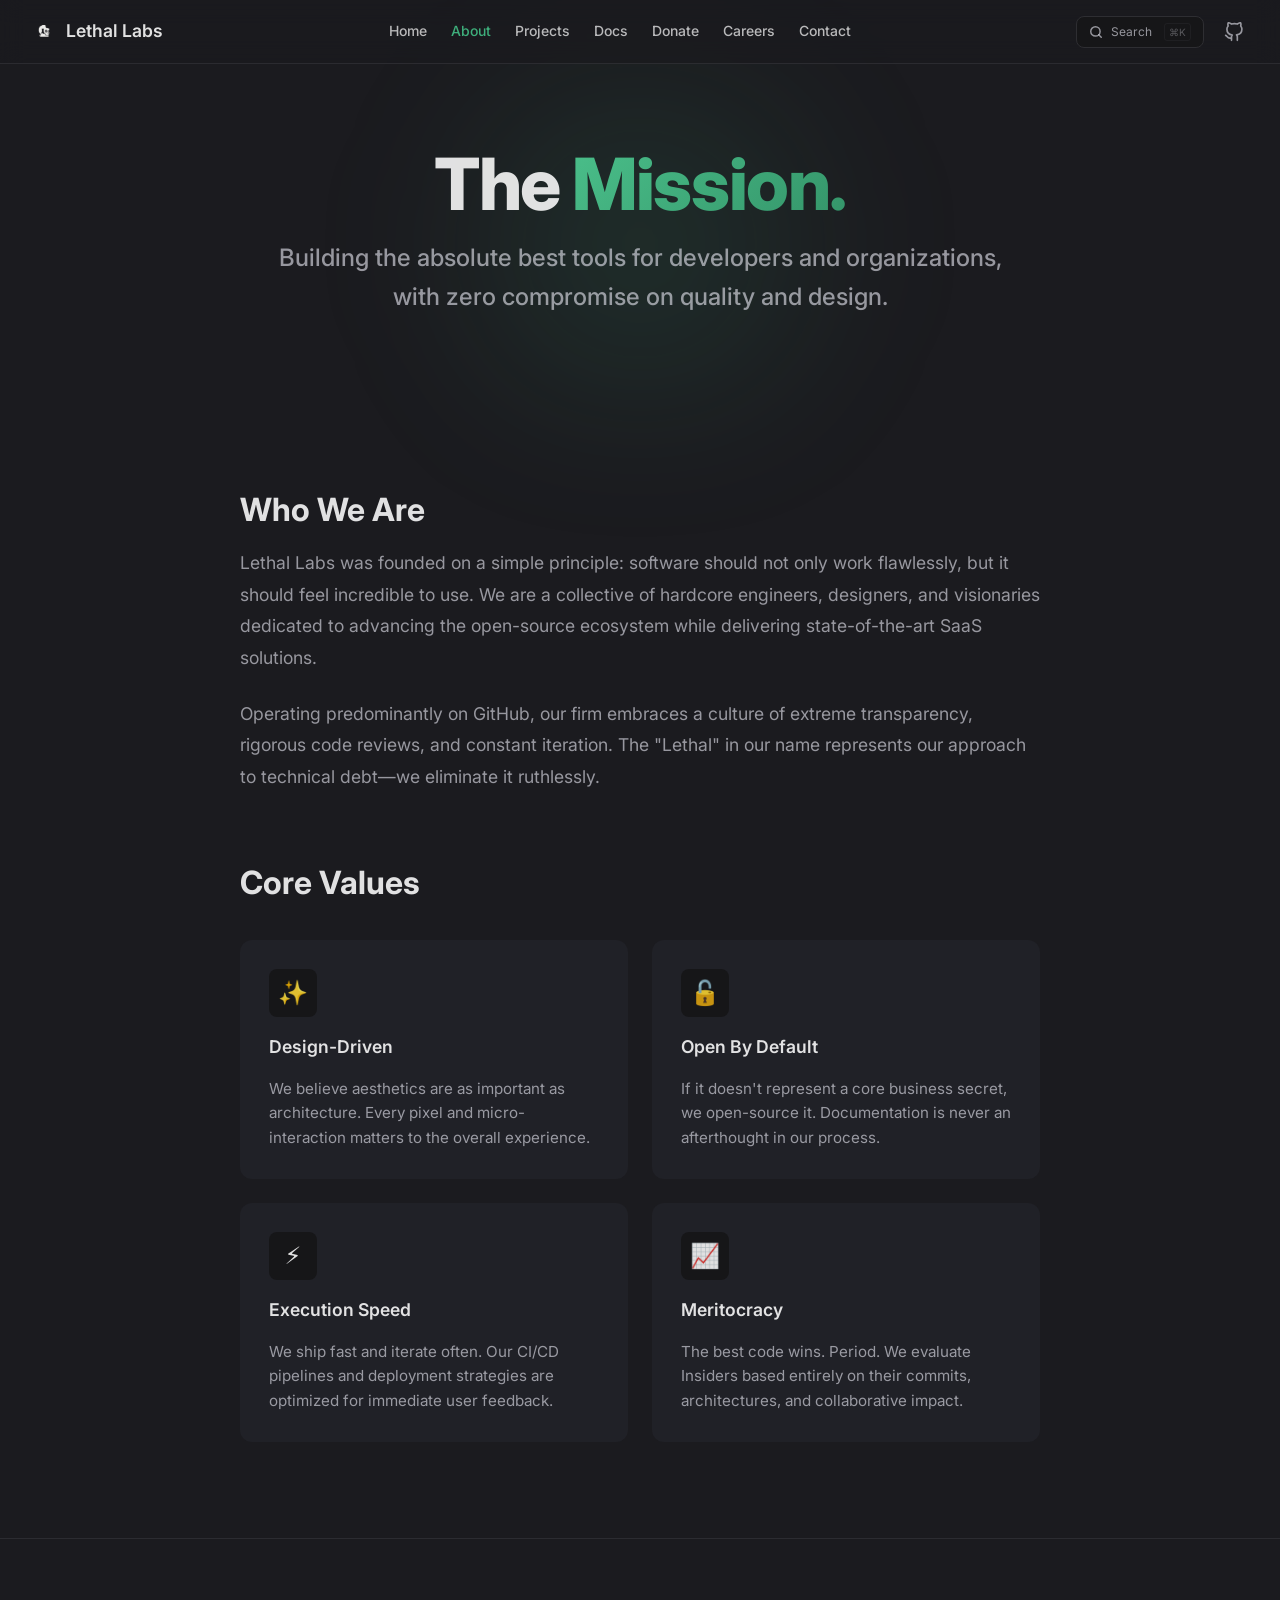
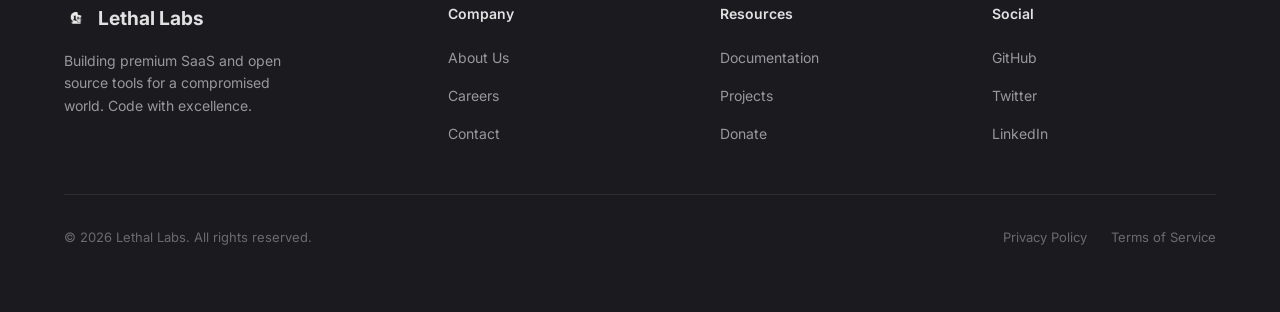
==== commit 12bb0dec: "new updates" ====
--- a/about.html
+++ b/about.html
@@ -7,9 +7,11 @@
   <meta name="description" content="Learn about Lethal Labs' mission to redefine software engineering standards through open source and premium SaaS.">
   <link rel="icon" type="image/png" href="favicon.png">
   <link rel="stylesheet" href="styles.css">
+  <link rel="preconnect" href="https://fonts.googleapis.com">
+  <link rel="preconnect" href="https://fonts.gstatic.com" crossorigin>
+  <link href="https://fonts.googleapis.com/css2?family=Inter:wght@400;500;600;700;800&display=swap" rel="stylesheet">
 </head>
 <body>
-  <div class="bg-mesh"></div>
 
   <nav>
     <div class="nav-content">
@@ -22,7 +24,7 @@
       
       <div class="nav-links">
         <a href="index.html">Home</a>
-        <a href="about.html" style="color: white;">About</a>
+        <a href="about.html" class="active">About</a>
         <a href="projects.html">Projects</a>
         <a href="docs.html">Docs</a>
         <a href="donate.html">Donate</a>
@@ -31,47 +33,66 @@
       </div>
 
       <div class="nav-right">
+        <div class="search-shortcut">
+          <svg width="14" height="14" viewBox="0 0 24 24" fill="none" stroke="currentColor" stroke-width="2.5" stroke-linecap="round" stroke-linejoin="round"><circle cx="11" cy="11" r="8"></circle><line x1="21" y1="21" x2="16.65" y2="16.65"></line></svg>
+          <span>Search</span>
+          <span style="opacity: 0.5; margin-left: 4px; font-size: 10px; border: 1px solid var(--vp-c-divider); padding: 0 4px; border-radius: 3px;">⌘K</span>
+        </div>
+        <a href="https://github.com/openthot/lethallabs" aria-label="GitHub" class="nav-icon" target="_blank">
+          <svg width="20" height="20" viewBox="0 0 24 24" fill="none" stroke="currentColor" stroke-width="2" stroke-linecap="round" stroke-linejoin="round"><path d="M9 19c-5 1.5-5-2.5-7-3m14 6v-3.87a3.37 3.37 0 0 0-.94-2.61c3.14-.35 6.44-1.54 6.44-7A5.44 5.44 0 0 0 20 4.77 5.07 5.07 0 0 0 19.91 1S18.73.65 16 2.48a13.38 13.38 0 0 0-7 0C6.27.65 5.09 1 5.09 1A5.07 5.07 0 0 0 5 4.77a5.44 5.44 0 0 0-1.5 3.78c0 5.42 3.3 6.61 6.44 7A3.37 3.37 0 0 0 9 18.13V22"></path></svg>
+        </a>
         <button class="mobile-menu-btn" aria-label="Toggle Navigation">
           <svg width="24" height="24" viewBox="0 0 24 24" fill="none" stroke="currentColor" stroke-width="2" stroke-linecap="round" stroke-linejoin="round"><line x1="3" y1="12" x2="21" y2="12"></line><line x1="3" y1="6" x2="21" y2="6"></line><line x1="3" y1="18" x2="21" y2="18"></line></svg>
         </button>
-        <a href="projects.html" class="btn btn-primary" style="padding: 8px 16px; font-size: 13px;">Get Started</a>
       </div>
     </div>
   </nav>
   
   <main>
-    <section class="hero">
-      <h1>The Mission.</h1>
+    <section class="hero fade-in">
+      <h1>The <span>Mission.</span></h1>
       <p>Building the absolute best tools for developers and organizations, with zero compromise on quality and design.</p>
     </section>
 
-    <section class="container">
-      <div style="max-width: 800px; margin: 0 auto; line-height: 1.8; color: var(--text-secondary); font-size: 1.1rem;">
-        <h2 style="color: var(--text-primary); margin-bottom: 20px; font-weight: 600; font-size: 2rem;">Who We Are</h2>
-        <p style="margin-bottom: 30px;">
-          Lethal Labs was founded on a simple principle: software should not only work flawlessly, but it should feel incredible to use. We are a collective of hardcore engineers, designers, and visionaries dedicated to advancing the open-source ecosystem while delivering state-of-the-art SaaS solutions.
-        </p>
-        <p style="margin-bottom: 30px;">
-          Operating predominantly on GitHub, our firm embraces a culture of extreme transparency, rigorous code reviews, and constant iteration. The "Lethal" in our name represents our approach to technical debt—we eliminate it ruthlessly. 
-        </p>
+    <section class="container fade-in" style="animation-delay: 0.1s;">
+      <div style="max-width: 800px; margin: 0 auto;">
+        <div class="section-header" style="text-align: left;">
+          <h2>Who We Are</h2>
+          <p style="color: var(--vp-c-text-2); font-size: 1.1rem; line-height: 1.8;">
+            Lethal Labs was founded on a simple principle: software should not only work flawlessly, but it should feel incredible to use. We are a collective of hardcore engineers, designers, and visionaries dedicated to advancing the open-source ecosystem while delivering state-of-the-art SaaS solutions.
+          </p>
+          <p style="color: var(--vp-c-text-2); font-size: 1.1rem; line-height: 1.8; margin-top: 24px;">
+            Operating predominantly on GitHub, our firm embraces a culture of extreme transparency, rigorous code reviews, and constant iteration. The "Lethal" in our name represents our approach to technical debt—we eliminate it ruthlessly. 
+          </p>
+        </div>
 
-        <h2 style="color: var(--text-primary); margin-bottom: 20px; font-weight: 600; font-size: 2rem; margin-top: 50px;">Core Values</h2>
-        <div class="grid" style="grid-template-columns: 1fr 1fr; gap: 20px;">
-          <div style="background: var(--card-bg); padding: 25px; border-radius: 12px; border: 1px solid var(--border-color);">
-            <h3 style="color: var(--text-primary); margin-bottom: 10px;">Design-Driven</h3>
-            <p style="font-size: 1rem;">We believe aesthetics are as important as architecture. Every pixel and micro-interaction matters.</p>
+        <div class="section-header" style="text-align: left; margin-top: 64px; margin-bottom: 32px;">
+          <h2>Core Values</h2>
+        </div>
+        
+        <div class="grid" style="grid-template-columns: repeat(auto-fit, minmax(300px, 1fr));">
+          <div class="card">
+            <div class="icon">✨</div>
+            <h3>Design-Driven</h3>
+            <p>We believe aesthetics are as important as architecture. Every pixel and micro-interaction matters to the overall experience.</p>
           </div>
-          <div style="background: var(--card-bg); padding: 25px; border-radius: 12px; border: 1px solid var(--border-color);">
-            <h3 style="color: var(--text-primary); margin-bottom: 10px;">Open By Default</h3>
-            <p style="font-size: 1rem;">If it doesn't represent a core business secret, we open-source it. Documentation is never an afterthought.</p>
+          
+          <div class="card">
+            <div class="icon">🔓</div>
+            <h3>Open By Default</h3>
+            <p>If it doesn't represent a core business secret, we open-source it. Documentation is never an afterthought in our process.</p>
           </div>
-          <div style="background: var(--card-bg); padding: 25px; border-radius: 12px; border: 1px solid var(--border-color);">
-            <h3 style="color: var(--text-primary); margin-bottom: 10px;">Execution Speed</h3>
-            <p style="font-size: 1rem;">We ship fast and iterate often. Our CI/CD pipelines and deployment strategies are optimized for immediate feedback.</p>
+          
+          <div class="card">
+            <div class="icon">⚡</div>
+            <h3>Execution Speed</h3>
+            <p>We ship fast and iterate often. Our CI/CD pipelines and deployment strategies are optimized for immediate user feedback.</p>
           </div>
-          <div style="background: var(--card-bg); padding: 25px; border-radius: 12px; border: 1px solid var(--border-color);">
-            <h3 style="color: var(--text-primary); margin-bottom: 10px;">Meritocracy</h3>
-            <p style="font-size: 1rem;">The best code wins. Period. We evaluate Insiders based entirely on their commits, architectures, and teamwork.</p>
+          
+          <div class="card">
+            <div class="icon">📈</div>
+            <h3>Meritocracy</h3>
+            <p>The best code wins. Period. We evaluate Insiders based entirely on their commits, architectures, and collaborative impact.</p>
           </div>
         </div>
       </div>
@@ -81,37 +102,35 @@
   <footer>
     <div class="footer-content">
       <div class="footer-brand">
-        <a href="index.html" style="font-weight: 700; font-size: 1.25rem; display: flex; align-items: center; gap: 10px;">
+        <a href="index.html" style="font-weight: 700; font-size: 1.2rem; display: flex; align-items: center; gap: 10px;">
           <img src="assets/logo.png" alt="Logo" style="width: 24px;"> Lethal Labs
         </a>
         <p>Building premium SaaS and open source tools for a compromised world. Code with excellence.</p>
       </div>
       
-      <div class="footer-links">
-        <div class="footer-column">
-          <h4>Company</h4>
-          <ul>
-            <li><a href="about.html">About Us</a></li>
-            <li><a href="careers.html">Careers</a></li>
-            <li><a href="contact.html">Contact</a></li>
-          </ul>
-        </div>
-        <div class="footer-column">
-          <h4>Resources</h4>
-          <ul>
-            <li><a href="docs.html">Documentation</a></li>
-            <li><a href="projects.html">Projects</a></li>
-            <li><a href="donate.html">Donate</a></li>
-          </ul>
-        </div>
-        <div class="footer-column">
-          <h4>Social</h4>
-          <ul>
-            <li><a href="#">GitHub</a></li>
-            <li><a href="#">Twitter</a></li>
-            <li><a href="#">LinkedIn</a></li>
-          </ul>
-        </div>
+      <div class="footer-column">
+        <h4>Company</h4>
+        <ul>
+          <li><a href="about.html">About Us</a></li>
+          <li><a href="careers.html">Careers</a></li>
+          <li><a href="contact.html">Contact</a></li>
+        </ul>
+      </div>
+      <div class="footer-column">
+        <h4>Resources</h4>
+        <ul>
+          <li><a href="docs.html">Documentation</a></li>
+          <li><a href="projects.html">Projects</a></li>
+          <li><a href="donate.html">Donate</a></li>
+        </ul>
+      </div>
+      <div class="footer-column">
+        <h4>Social</h4>
+        <ul>
+          <li><a href="https://github.com/openthot" target="_blank">GitHub</a></li>
+          <li><a href="#">Twitter</a></li>
+          <li><a href="#">LinkedIn</a></li>
+        </ul>
       </div>
     </div>
     
@@ -123,6 +142,7 @@
       </div>
     </div>
   </footer>
+
   <script src="script.js"></script>
 </body>
 </html>
--- a/styles.css
+++ b/styles.css
@@ -1,38 +1,44 @@
-/* ... (keep existing variables) ... */
 :root {
-  /* Colors */
-  --bg-deep: #0a0a0f;
-  --bg-surface: #111827;
-  --bg-surface-hover: #1e293b;
-  --text-primary: #ffffff;
-  --text-muted: #94a3b8;
-  --accent-blue: #4f8ef7;
-  --accent-purple: #9b5cf6;
-  --accent-gradient: linear-gradient(135deg, var(--accent-blue) 0%, var(--accent-purple) 100%);
-  --border-muted: rgba(255, 255, 255, 0.1);
-  --border-bright: rgba(255, 255, 255, 0.2);
-  --glow-tint: rgba(79, 142, 247, 0.15);
+  /* VitePress Dark Theme Tokens */
+  --vp-c-bg: #1b1b1f;
+  --vp-c-bg-alt: #161618;
+  --vp-c-bg-elv: #202127;
+  --vp-c-bg-soft: #202127;
+  
+  --vp-c-text-1: rgba(255, 255, 255, 0.87);
+  --vp-c-text-2: rgba(235, 235, 245, 0.60);
+  --vp-c-text-3: rgba(235, 235, 245, 0.38);
+  
+  --vp-c-border: #2e2e32;
+  --vp-c-divider: rgba(82, 82, 89, 0.32);
+  --vp-c-gutter: rgba(0, 0, 0, 0.5);
+  
+  /* Brand Colors (Kimi CLI Green) */
+  --vp-c-brand: #3eaf7c;
+  --vp-c-brand-light: #4abf8a;
+  --vp-c-brand-lighter: #59ce99;
+  --vp-c-brand-dark: #349469;
+  --vp-c-brand-darker: #2a7a56;
+  
+  --vp-c-brand-next: #3eaf7c;
   
   /* Layout */
-  --nav-height: 72px;
-  --container-width: 1100px;
-  --radius-xl: 12px;
-  --radius-pill: 9999px;
-  
-  /* Fonts */
-  --font-sans: 'Inter', system-ui, -apple-system, sans-serif;
+  --vp-nav-height: 64px;
+  --vp-layout-max-width: 1440px;
+  --vp-screen-max-width: 1152px;
   
   /* Transitions */
-  --transition: all 0.3s cubic-bezier(0.4, 0, 0.2, 1);
-
-  /* Compatibility Mappings */
-  --text-secondary: var(--text-muted);
-  --card-bg: var(--bg-surface);
-  --border-color: var(--border-muted);
-  --accent-color: var(--accent-blue);
-}
-
-/* Base Reset */
+  --transition: all 0.25s cubic-bezier(0.4, 0, 0.2, 1);
+  
+  /* Font */
+  --font-family: 'Inter', system-ui, -apple-system, sans-serif;
+  --font-mono: 'JetBrains Mono', monospace;
+
+  /* Legacy Mapping for compatibility */
+  --accent-color: var(--vp-c-brand);
+}
+
+/* Reset & Base */
 * {
   box-sizing: border-box;
   margin: 0;
@@ -41,12 +47,13 @@
 
 html {
   scroll-behavior: smooth;
+  font-size: 16px;
 }
 
 body {
-  font-family: var(--font-sans);
-  background-color: var(--bg-deep);
-  color: var(--text-primary);
+  font-family: var(--font-family);
+  background-color: var(--vp-c-bg);
+  color: var(--vp-c-text-1);
   line-height: 1.6;
   -webkit-font-smoothing: antialiased;
   overflow-x: hidden;
@@ -58,439 +65,471 @@
   transition: var(--transition);
 }
 
+ul {
+  list-style: none;
+}
+
 /* Animations */
 @keyframes fadeIn {
-  from { opacity: 0; transform: translateY(20px); }
+  from { opacity: 0; transform: translateY(15px); }
   to { opacity: 1; transform: translateY(0); }
 }
 
 .fade-in {
-  animation: fadeIn 0.8s ease-out forwards;
-}
-
-/* Background Effects */
-.bg-mesh {
+  animation: fadeIn 0.5s ease-out forwards;
+}
+
+/* Navigation (VitePress Style) */
+nav {
+  position: fixed;
+  top: 0;
+  left: 0;
+  width: 100%;
+  height: var(--vp-nav-height);
+  background-color: rgba(27, 27, 31, 0.7);
+  backdrop-filter: blur(12px);
+  -webkit-backdrop-filter: blur(12px);
+  border-bottom: 1px solid var(--vp-c-divider);
+  z-index: 1000;
+  display: flex;
+  justify-content: center;
+}
+
+.nav-content {
+  width: 100%;
+  max-width: var(--vp-layout-max-width);
+  padding: 0 32px;
+  display: flex;
+  justify-content: space-between;
+  align-items: center;
+}
+
+.nav-brand a {
+  display: flex;
+  align-items: center;
+  gap: 10px;
+  font-weight: 600;
+  font-size: 1.1rem;
+  color: var(--vp-c-text-1);
+}
+
+.nav-brand img {
+  width: 24px;
+  height: 24px;
+}
+
+.nav-links {
+  display: flex;
+  gap: 24px;
+  align-items: center;
+}
+
+.nav-links a {
+  font-size: 14px;
+  font-weight: 500;
+  color: var(--vp-c-text-1);
+  opacity: 0.8;
+}
+
+.nav-links a:hover,
+.nav-links a.active {
+  opacity: 1;
+  color: var(--vp-c-brand);
+}
+
+.nav-right {
+  display: flex;
+  align-items: center;
+  gap: 16px;
+}
+
+.search-shortcut {
+  display: flex;
+  align-items: center;
+  gap: 8px;
+  padding: 0 12px;
+  height: 32px;
+  background-color: var(--vp-c-bg-alt);
+  border: 1px solid var(--vp-c-border);
+  border-radius: 8px;
+  color: var(--vp-c-text-2);
+  font-size: 12px;
+  cursor: pointer;
+  transition: var(--transition);
+}
+
+.search-shortcut:hover {
+  border-color: var(--vp-c-brand);
+}
+
+.nav-icon {
+  color: var(--vp-c-text-2);
+  display: flex;
+  align-items: center;
+  padding: 4px;
+}
+
+.nav-icon:hover {
+  color: var(--vp-c-text-1);
+}
+
+/* Hero Section (VPHero Style) */
+.hero {
+  padding: calc(var(--vp-nav-height) + 80px) 32px 80px;
+  display: flex;
+  flex-direction: column;
+  align-items: center;
+  text-align: center;
+  position: relative;
+}
+
+/* VitePress Hero Blob */
+.hero::before {
+  content: '';
+  position: absolute;
+  top: 10%;
+  left: 50%;
+  transform: translateX(-50%);
+  width: 600px;
+  height: 400px;
+  background-image: radial-gradient(circle, rgba(62, 175, 124, 0.15) 0%, transparent 70%);
+  filter: blur(60px);
+  z-index: -1;
+  pointer-events: none;
+}
+
+.hero .badge {
+  display: inline-block;
+  padding: 4px 12px;
+  background-color: var(--vp-c-bg-soft);
+  border-radius: 12px;
+  color: var(--vp-c-brand);
+  font-size: 12px;
+  font-weight: 600;
+  margin-bottom: 24px;
+}
+
+.hero h1 {
+  font-size: clamp(2.5rem, 8vw, 4.5rem);
+  font-weight: 800;
+  line-height: 1.1;
+  letter-spacing: -0.02em;
+  margin-bottom: 16px;
+  color: var(--vp-c-text-1);
+}
+
+.hero h1 span {
+  background: linear-gradient(135deg, var(--vp-c-brand-light) 0%, var(--vp-c-brand-dark) 100%);
+  -webkit-background-clip: text;
+  -webkit-text-fill-color: transparent;
+}
+
+.hero p {
+  max-width: 768px;
+  font-size: clamp(1.2rem, 3vw, 1.5rem);
+  color: var(--vp-c-text-2);
+  margin-bottom: 40px;
+  font-weight: 500;
+}
+
+.cta-group {
+  display: flex;
+  gap: 12px;
+  flex-wrap: wrap;
+  justify-content: center;
+}
+
+/* Buttons (VitePress Action Buttons) */
+.btn {
+  display: inline-flex;
+  align-items: center;
+  justify-content: center;
+  height: 48px;
+  padding: 0 24px;
+  border-radius: 24px;
+  font-size: 14px;
+  font-weight: 600;
+  cursor: pointer;
+  transition: var(--transition);
+  border: 1px solid transparent;
+}
+
+.btn-primary {
+  background-color: var(--vp-c-brand);
+  color: #ffffff;
+}
+
+.btn-primary:hover {
+  background-color: var(--vp-c-brand-light);
+}
+
+.btn-secondary {
+  background-color: var(--vp-c-bg-alt);
+  color: var(--vp-c-text-1);
+  border-color: var(--vp-c-border);
+}
+
+.btn-secondary:hover {
+  border-color: var(--vp-c-brand);
+}
+
+/* Feature Grid (VPFeatures Style) */
+.container {
+  max-width: var(--vp-screen-max-width);
+  margin: 0 auto;
+  padding: 48px 32px 96px;
+}
+
+.section-header {
+  margin-bottom: 48px;
+  text-align: center;
+}
+
+.section-header h2 {
+  font-size: 2rem;
+  font-weight: 700;
+  margin-bottom: 12px;
+}
+
+.grid {
+  display: grid;
+  grid-template-columns: repeat(auto-fit, minmax(320px, 1fr));
+  gap: 24px;
+}
+
+.card {
+  background-color: var(--vp-c-bg-soft);
+  padding: 28px;
+  border-radius: 12px;
+  border: 1px solid transparent;
+  transition: var(--transition);
+  display: flex;
+  flex-direction: column;
+  gap: 16px;
+}
+
+.card:hover {
+  border-color: var(--vp-c-brand);
+}
+
+.card .icon {
+  font-size: 24px;
+  width: 48px;
+  height: 48px;
+  background-color: var(--vp-c-bg-alt);
+  border-radius: 8px;
+  display: flex;
+  align-items: center;
+  justify-content: center;
+}
+
+.card h3 {
+  font-size: 1.1rem;
+  font-weight: 600;
+  color: var(--vp-c-text-1);
+}
+
+.card p {
+  font-size: 0.95rem;
+  color: var(--vp-c-text-2);
+  line-height: 1.6;
+}
+
+.card .link {
+  margin-top: auto;
+  font-size: 14px;
+  font-weight: 500;
+  color: var(--vp-c-brand);
+  display: flex;
+  align-items: center;
+  gap: 4px;
+}
+
+/* Footer (VPFooter Style) */
+footer {
+  border-top: 1px solid var(--vp-c-divider);
+  padding: 64px 32px;
+  background-color: var(--vp-c-bg);
+}
+
+.footer-content {
+  max-width: var(--vp-screen-max-width);
+  margin: 0 auto;
+  display: grid;
+  grid-template-columns: 1.5fr repeat(3, 1fr);
+  gap: 48px;
+}
+
+.footer-brand {
+  display: flex;
+  flex-direction: column;
+  gap: 16px;
+}
+
+.footer-brand p {
+  font-size: 14px;
+  color: var(--vp-c-text-2);
+  max-width: 240px;
+}
+
+.footer-column h4 {
+  font-size: 14px;
+  font-weight: 600;
+  color: var(--vp-c-text-1);
+  margin-bottom: 20px;
+}
+
+.footer-column ul {
+  display: flex;
+  flex-direction: column;
+  gap: 12px;
+}
+
+.footer-column a {
+  font-size: 14px;
+  color: var(--vp-c-text-2);
+}
+
+.footer-column a:hover {
+  color: var(--vp-c-brand);
+}
+
+.footer-bottom {
+  max-width: var(--vp-screen-max-width);
+  margin: 48px auto 0;
+  padding-top: 32px;
+  border-top: 1px solid var(--vp-c-divider);
+  display: flex;
+  justify-content: space-between;
+  align-items: center;
+  color: var(--vp-c-text-3);
+  font-size: 13px;
+}
+
+/* Search Overlay (DocSearch Aesthetic) */
+.search-overlay {
   position: fixed;
   top: 0;
   left: 0;
   width: 100%;
   height: 100%;
-  z-index: -1;
-  pointer-events: none;
-}
-
-/* Radial Glow Orb */
-.bg-mesh::before {
-  content: '';
-  position: absolute;
-  top: 20%;
-  left: 50%;
-  transform: translate(-50%, -50%);
-  width: 60vw;
-  height: 60vw;
-  background: radial-gradient(circle, var(--glow-tint) 0%, transparent 70%);
-  filter: blur(80px);
-}
-
-/* CSS Grid Pattern */
-.bg-mesh::after {
-  content: '';
-  position: absolute;
-  top: 0;
-  left: 0;
+  background-color: rgba(0, 0, 0, 0.8);
+  backdrop-filter: blur(4px);
+  z-index: 2000;
+  display: none;
+  align-items: flex-start;
+  justify-content: center;
+  padding: 80px 20px;
+}
+
+.search-overlay.active {
+  display: flex;
+}
+
+.search-modal {
   width: 100%;
-  height: 100%;
-  background-image: 
-    linear-gradient(rgba(255, 255, 255, 0.03) 1px, transparent 1px),
-    linear-gradient(90deg, rgba(255, 255, 255, 0.03) 1px, transparent 1px);
-  background-size: 40px 40px;
-  mask-image: radial-gradient(ellipse at center, black, transparent 80%);
-}
-
-/* Navigation */
-nav {
-  position: fixed;
-  top: 0;
-  left: 0;
-  width: 100%;
-  height: var(--nav-height);
-  background: rgba(10, 10, 15, 0.7);
-  backdrop-filter: blur(12px);
-  -webkit-backdrop-filter: blur(12px);
-  border-bottom: 1px solid var(--border-muted);
-  z-index: 1000;
-  display: flex;
-  justify-content: center;
-}
-
-.nav-content {
-  width: 100%;
-  max-width: var(--container-width);
-  padding: 0 24px;
-  display: flex;
-  justify-content: space-between;
-  align-items: center;
-}
-
-.nav-brand a {
-  display: flex;
-  align-items: center;
+  max-width: 560px;
+  background-color: var(--vp-c-bg-elv);
+  border-radius: 8px;
+  box-shadow: 0 12px 40px rgba(0,0,0,0.4);
+  overflow: hidden;
+  animation: fadeIn 0.2s ease-out;
+}
+
+.search-header {
+  display: flex;
+  align-items: center;
+  padding: 0 20px;
+  height: 56px;
+  border-bottom: 1px solid var(--vp-c-divider);
   gap: 12px;
-  font-weight: 700;
-  font-size: 1.25rem;
-  letter-spacing: -0.02em;
-  color: var(--text-primary);
-}
-
-.nav-brand img {
-  width: 28px;
-  height: 28px;
-}
-
-.nav-links {
-  display: flex;
-  gap: 32px;
-  position: absolute;
-  left: 50%;
-  transform: translateX(-50%);
-}
-
-.nav-links a {
-  font-size: 14px;
-  font-weight: 500;
-  color: var(--text-muted);
-  position: relative;
-  padding: 4px 0;
-}
-
-.nav-links a::after {
-  content: '';
-  position: absolute;
-  bottom: 0;
-  left: 0;
-  width: 0;
-  height: 2px;
-  background: var(--accent-gradient);
-  transition: var(--transition);
-}
-
-.nav-links a:hover {
-  color: var(--text-primary);
-}
-
-.nav-links a:hover::after {
-  width: 100%;
-}
-
-.nav-right {
-  display: flex;
-  align-items: center;
-  gap: 16px;
-}
-
-.nav-icon {
-  color: var(--text-muted);
-  display: flex;
-  align-items: center;
-  justify-content: center;
+}
+
+.search-header input {
+  flex-grow: 1;
+  background: none;
+  border: none;
+  color: var(--vp-c-text-1);
+  font-size: 16px;
+  outline: none;
+}
+
+.close-search {
+  background: var(--vp-c-bg-alt);
+  border: 1px solid var(--vp-c-border);
+  color: var(--vp-c-text-2);
+  padding: 4px 8px;
+  border-radius: 4px;
+  font-size: 10px;
+  cursor: pointer;
+}
+
+.search-results {
+  max-height: 400px;
+  overflow-y: auto;
   padding: 8px;
-  border-radius: 8px;
-  transition: var(--transition);
-}
-
-.nav-icon:hover {
-  color: white;
-  background: rgba(255, 255, 255, 0.05);
-}
-
-.search-shortcut {
-  display: flex;
-  align-items: center;
-  gap: 4px;
-  padding: 4px 8px;
-  background: rgba(255, 255, 255, 0.05);
-  border: 1px solid var(--border-muted);
+}
+
+.search-result-item {
+  display: block;
+  padding: 12px 16px;
   border-radius: 6px;
-  color: var(--text-muted);
+}
+
+.search-result-item:hover {
+  background-color: var(--vp-c-bg-alt);
+}
+
+.result-title {
+  font-weight: 600;
+  font-size: 14px;
+  color: var(--vp-c-brand);
+}
+
+.result-url {
   font-size: 12px;
-  font-weight: 500;
-  cursor: pointer;
-}
-
-@media (max-width: 900px) {
-  .search-shortcut {
-    display: none;
-  }
-}
-
-/* Hero Section Refinements */
-.hero h1 {
-  font-size: clamp(2.5rem, 8vw, 4.8rem);
-  font-weight: 800;
-  line-height: 1.05;
-  letter-spacing: -0.05em;
-  margin-bottom: 24px;
-  max-width: 900px;
-}
-
-.hero h1 span {
-  background: var(--accent-gradient);
-  -webkit-background-clip: text;
-  -webkit-text-fill-color: transparent;
-}
-
-.hero p {
-  font-size: clamp(1.1rem, 4vw, 1.25rem);
-  color: var(--text-muted);
-  max-width: 640px;
-  margin-bottom: 40px;
-  font-weight: 400;
-}
-
-.cta-group {
-  display: flex;
-  gap: 16px;
-  flex-wrap: wrap;
-  justify-content: center;
-}
-
-/* Buttons */
-.btn {
-  display: inline-flex;
-  align-items: center;
-  justify-content: center;
-  padding: 12px 28px;
-  border-radius: var(--radius-xl);
-  font-size: 15px;
-  font-weight: 600;
-  cursor: pointer;
-  transition: var(--transition);
-  border: none;
-  background: var(--accent-gradient);
-  color: white;
-}
-
-.btn:hover {
-  transform: translateY(-2px);
-  box-shadow: 0 10px 20px rgba(155, 92, 246, 0.3);
-}
-
-.btn-primary {
-  /* Inherits from .btn */
-}
-
-.btn-secondary {
-  background: transparent;
-  color: white;
-  border: 1px solid var(--border-bright);
-}
-
-.btn-secondary:hover {
-  background: rgba(255, 255, 255, 0.05);
-  border-color: white;
-  box-shadow: none;
-}
-
-/* Forms */
-.form-group {
-  margin-bottom: 24px;
-  text-align: left;
-}
-
-.form-group label {
-  display: block;
-  margin-bottom: 8px;
-  font-size: 14px;
-  font-weight: 500;
-  color: var(--text-muted);
-}
-
-.form-control {
-  width: 100%;
-  padding: 12px 16px;
-  background: rgba(255, 255, 255, 0.05);
-  border: 1px solid var(--border-muted);
-  border-radius: 8px;
-  color: white;
-  font-family: var(--font-sans);
-  font-size: 15px;
-  transition: var(--transition);
-}
-
-.form-control:focus {
-  outline: none;
-  border-color: var(--accent-blue);
-  background: rgba(255, 255, 255, 0.08);
-}
-
-textarea.form-control {
-  resize: vertical;
-}
-
-/* Container & Grid */
-.container {
-  max-width: var(--container-width);
-  margin: 0 auto;
-  padding: 80px 24px;
-}
-
-.section-header {
+  color: var(--vp-c-text-2);
+}
+
+.search-empty {
+  padding: 40px;
   text-align: center;
-  margin-bottom: 64px;
-}
-
-.section-header h2 {
-  font-size: 2.5rem;
-  font-weight: 700;
-  margin-bottom: 16px;
-  letter-spacing: -0.02em;
-}
-
-.grid {
-  display: grid;
-  grid-template-columns: repeat(auto-fit, minmax(320px, 1fr));
-  gap: 24px;
-}
-
-/* Cards */
-.card {
-  background: var(--bg-surface);
-  border: 1px solid var(--border-muted);
-  border-radius: var(--radius-xl);
-  padding: 32px;
-  display: flex;
-  flex-direction: column;
-  gap: 16px;
-  transition: var(--transition);
-}
-
-.card:hover {
-  border-color: var(--border-bright);
-  transform: translateY(-4px);
-  background: var(--bg-surface-hover);
-  box-shadow: 
-    0 20px 40px rgba(0, 0, 0, 0.4),
-    inset 0 0 20px rgba(79, 142, 247, 0.05);
-}
-
-.card h3 {
-  font-size: 1.25rem;
-  font-weight: 600;
-}
-
-.card p {
-  color: var(--text-muted);
-  font-size: 15px;
-  flex-grow: 1;
-}
-
-.card .icon {
-  font-size: 24px;
-  margin-bottom: 8px;
-}
-
-.card .link {
-  display: flex;
-  align-items: center;
-  gap: 8px;
-  font-size: 14px;
-  font-weight: 600;
-  color: var(--accent-blue);
-  margin-top: 16px;
-}
-
-/* Footer */
-footer {
-  border-top: 1px solid var(--border-muted);
-  padding: 80px 24px;
-  background: rgba(0, 0, 0, 0.2);
-}
-
-.footer-content {
-  max-width: var(--container-width);
-  margin: 0 auto;
-  display: flex;
-  justify-content: space-between;
-  align-items: flex-start;
-  flex-wrap: wrap;
-  gap: 40px;
-}
-
-.footer-brand {
-  max-width: 300px;
-}
-
-.footer-brand p {
-  color: var(--text-muted);
-  font-size: 14px;
-  margin-top: 12px;
-}
-
-.footer-links {
-  display: flex;
-  gap: 64px;
-}
-
-.footer-column h4 {
-  font-size: 14px;
-  font-weight: 600;
-  margin-bottom: 20px;
-  text-transform: uppercase;
-  letter-spacing: 0.05em;
-}
-
-.footer-column ul {
-  list-style: none;
-}
-
-.footer-column ul li {
-  margin-bottom: 12px;
-}
-
-.footer-column ul li a {
-  color: var(--text-muted);
-  font-size: 14px;
-}
-
-.footer-column ul li a:hover {
-  color: white;
-}
-
-.footer-bottom {
-  max-width: var(--container-width);
-  margin: 40px auto 0;
-  padding-top: 24px;
-  border-top: 1px solid var(--border-muted);
-  color: var(--text-muted);
-  font-size: 13px;
-  display: flex;
-  justify-content: space-between;
-}
-
-/* Mobile Adjustments */
+  color: var(--vp-c-text-3);
+  font-size: 14px;
+}
+
+/* Mobile Menu Button */
 .mobile-menu-btn {
   display: none;
   background: none;
   border: none;
-  color: white;
+  color: var(--vp-c-text-1);
   cursor: pointer;
   padding: 8px;
 }
 
-@media (max-width: 900px) {
+/* Sidebar (for Docs) */
+.sidebar {
+  width: 272px;
+  height: calc(100vh - var(--vp-nav-height));
+  position: sticky;
+  top: var(--vp-nav-height);
+  padding: 32px 0;
+  overflow-y: auto;
+}
+
+/* Responsive */
+@media (max-width: 960px) {
   .nav-links {
     display: none;
     position: fixed;
-    top: var(--nav-height);
+    top: var(--vp-nav-height);
     left: 0;
     width: 100%;
-    background: var(--bg-deep);
+    background-color: var(--vp-c-bg);
     flex-direction: column;
     padding: 32px;
-    gap: 24px;
-    transform: none;
-    border-bottom: 1px solid var(--border-muted);
-    text-align: center;
+    border-bottom: 1px solid var(--vp-c-divider);
     z-index: 1001;
   }
   
@@ -503,15 +542,11 @@
   }
   
   .nav-right {
-    display: none;
+    gap: 8px;
   }
   
   .footer-content {
-    flex-direction: column;
+    grid-template-columns: 1fr;
+    gap: 32px;
   }
-  
-  .footer-links {
-    gap: 32px;
-    flex-wrap: wrap;
-  }
-}
+}
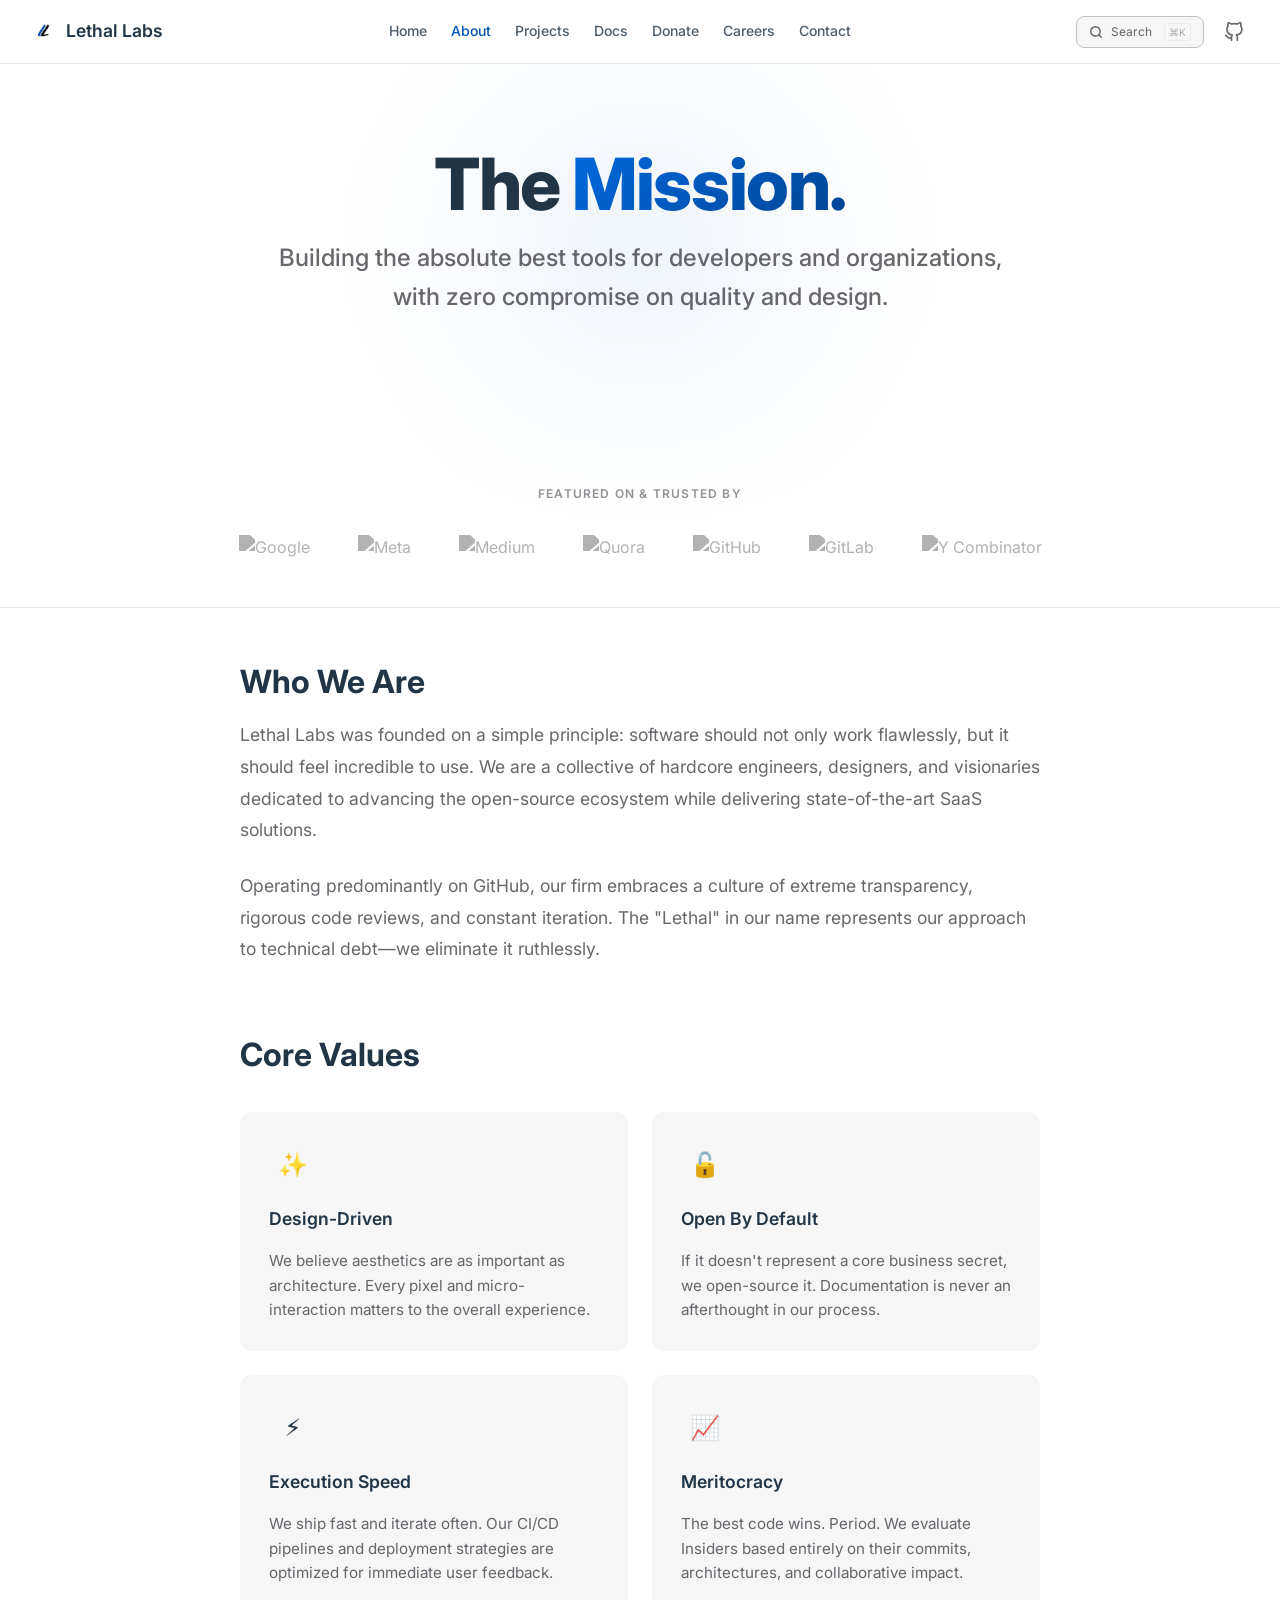
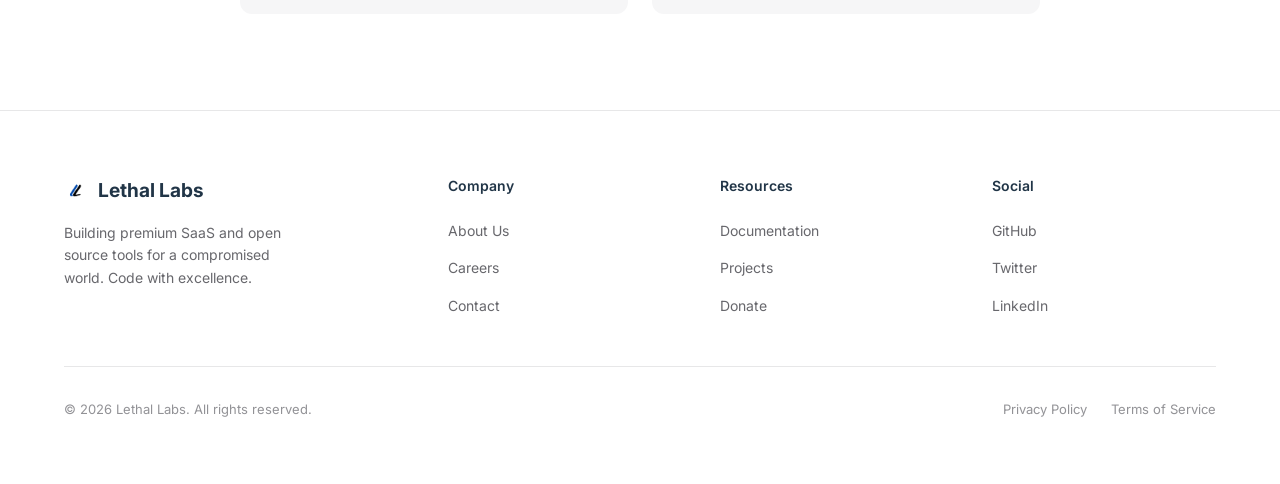
==== commit 24db8eac: "minor updates and featured brands" ====
--- a/about.html
+++ b/about.html
@@ -52,6 +52,19 @@
     <section class="hero fade-in">
       <h1>The <span>Mission.</span></h1>
       <p>Building the absolute best tools for developers and organizations, with zero compromise on quality and design.</p>
+    </section>
+
+    <section class="featured-on fade-in" style="animation-delay: 0.05s;">
+      <p>Featured On & Trusted By</p>
+      <div class="logo-bar">
+        <img src="https://cdn.jsdelivr.net/npm/simple-icons@v11/icons/google.svg" alt="Google">
+        <img src="https://cdn.jsdelivr.net/npm/simple-icons@v11/icons/meta.svg" alt="Meta">
+        <img src="https://cdn.jsdelivr.net/npm/simple-icons@v11/icons/medium.svg" alt="Medium">
+        <img src="https://cdn.jsdelivr.net/npm/simple-icons@v11/icons/quora.svg" alt="Quora">
+        <img src="https://cdn.jsdelivr.net/npm/simple-icons@v11/icons/github.svg" alt="GitHub">
+        <img src="https://cdn.jsdelivr.net/npm/simple-icons@v11/icons/gitlab.svg" alt="GitLab">
+        <img src="https://cdn.jsdelivr.net/npm/simple-icons@v11/icons/ycombinator.svg" alt="Y Combinator">
+      </div>
     </section>
 
     <section class="container fade-in" style="animation-delay: 0.1s;">
--- a/styles.css
+++ b/styles.css
@@ -1,26 +1,26 @@
 :root {
-  /* VitePress Dark Theme Tokens */
-  --vp-c-bg: #1b1b1f;
-  --vp-c-bg-alt: #161618;
-  --vp-c-bg-elv: #202127;
-  --vp-c-bg-soft: #202127;
-  
-  --vp-c-text-1: rgba(255, 255, 255, 0.87);
-  --vp-c-text-2: rgba(235, 235, 245, 0.60);
-  --vp-c-text-3: rgba(235, 235, 245, 0.38);
-  
-  --vp-c-border: #2e2e32;
-  --vp-c-divider: rgba(82, 82, 89, 0.32);
-  --vp-c-gutter: rgba(0, 0, 0, 0.5);
-  
-  /* Brand Colors (Kimi CLI Green) */
-  --vp-c-brand: #3eaf7c;
-  --vp-c-brand-light: #4abf8a;
-  --vp-c-brand-lighter: #59ce99;
-  --vp-c-brand-dark: #349469;
-  --vp-c-brand-darker: #2a7a56;
-  
-  --vp-c-brand-next: #3eaf7c;
+  /* VitePress Light Theme Tokens */
+  --vp-c-bg: #ffffff;
+  --vp-c-bg-alt: #f6f6f7;
+  --vp-c-bg-elv: #ffffff;
+  --vp-c-bg-soft: #f6f6f7;
+  
+  --vp-c-text-1: #213547;
+  --vp-c-text-2: rgba(60, 60, 67, 0.78);
+  --vp-c-text-3: rgba(60, 60, 67, 0.56);
+  
+  --vp-c-border: #c2c2c4;
+  --vp-c-divider: rgba(60, 60, 67, 0.12);
+  --vp-c-gutter: rgba(0, 0, 0, 0.05);
+  
+  /* Brand Colors (Matched to Logo Blue) */
+  --vp-c-brand: #0056b3;
+  --vp-c-brand-light: #006ae0;
+  --vp-c-brand-lighter: #1a85ff;
+  --vp-c-brand-dark: #004494;
+  --vp-c-brand-darker: #003375;
+  
+  --vp-c-brand-next: #0056b3;
   
   /* Layout */
   --vp-nav-height: 64px;
@@ -86,7 +86,7 @@
   left: 0;
   width: 100%;
   height: var(--vp-nav-height);
-  background-color: rgba(27, 27, 31, 0.7);
+  background-color: rgba(255, 255, 255, 0.8);
   backdrop-filter: blur(12px);
   -webkit-backdrop-filter: blur(12px);
   border-bottom: 1px solid var(--vp-c-divider);
@@ -192,7 +192,7 @@
   transform: translateX(-50%);
   width: 600px;
   height: 400px;
-  background-image: radial-gradient(circle, rgba(62, 175, 124, 0.15) 0%, transparent 70%);
+  background-image: radial-gradient(circle, rgba(0, 86, 179, 0.08) 0%, transparent 70%);
   filter: blur(60px);
   z-index: -1;
   pointer-events: none;
@@ -343,6 +343,46 @@
   display: flex;
   align-items: center;
   gap: 4px;
+}
+
+/* Featured On Section */
+.featured-on {
+  padding: 48px 32px;
+  border-bottom: 1px solid var(--vp-c-divider);
+  text-align: center;
+  overflow: hidden;
+}
+
+.featured-on p {
+  font-size: 12px;
+  font-weight: 600;
+  text-transform: uppercase;
+  letter-spacing: 0.1em;
+  color: var(--vp-c-text-3);
+  margin-bottom: 32px;
+}
+
+.logo-bar {
+  display: flex;
+  justify-content: center;
+  align-items: center;
+  flex-wrap: wrap;
+  gap: 48px;
+  max-width: var(--vp-screen-max-width);
+  margin: 0 auto;
+}
+
+.logo-bar svg, .logo-bar img {
+  height: 24px;
+  filter: grayscale(1) brightness(0);
+  opacity: 0.3;
+  transition: var(--transition);
+}
+
+.logo-bar svg:hover, .logo-bar img:hover {
+  filter: grayscale(0) brightness(1);
+  opacity: 1;
+  color: var(--vp-c-text-1);
 }
 
 /* Footer (VPFooter Style) */
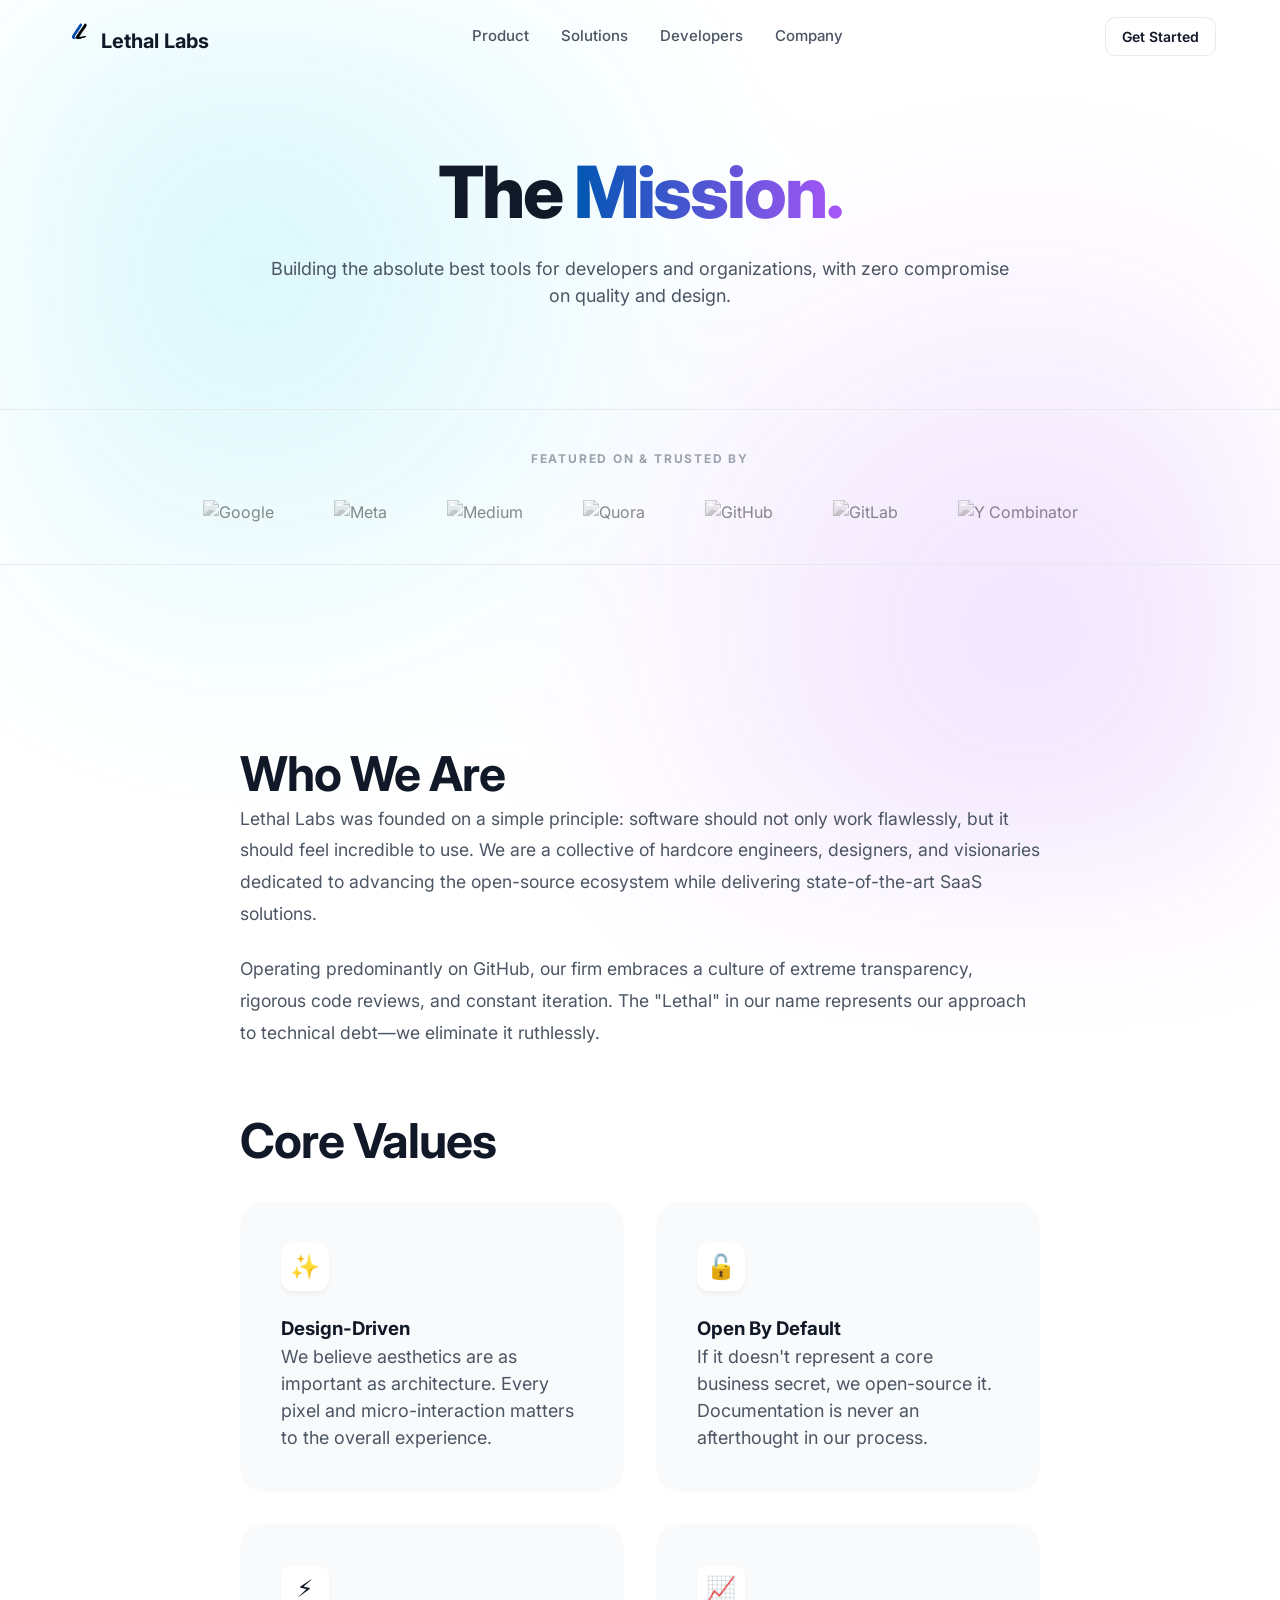
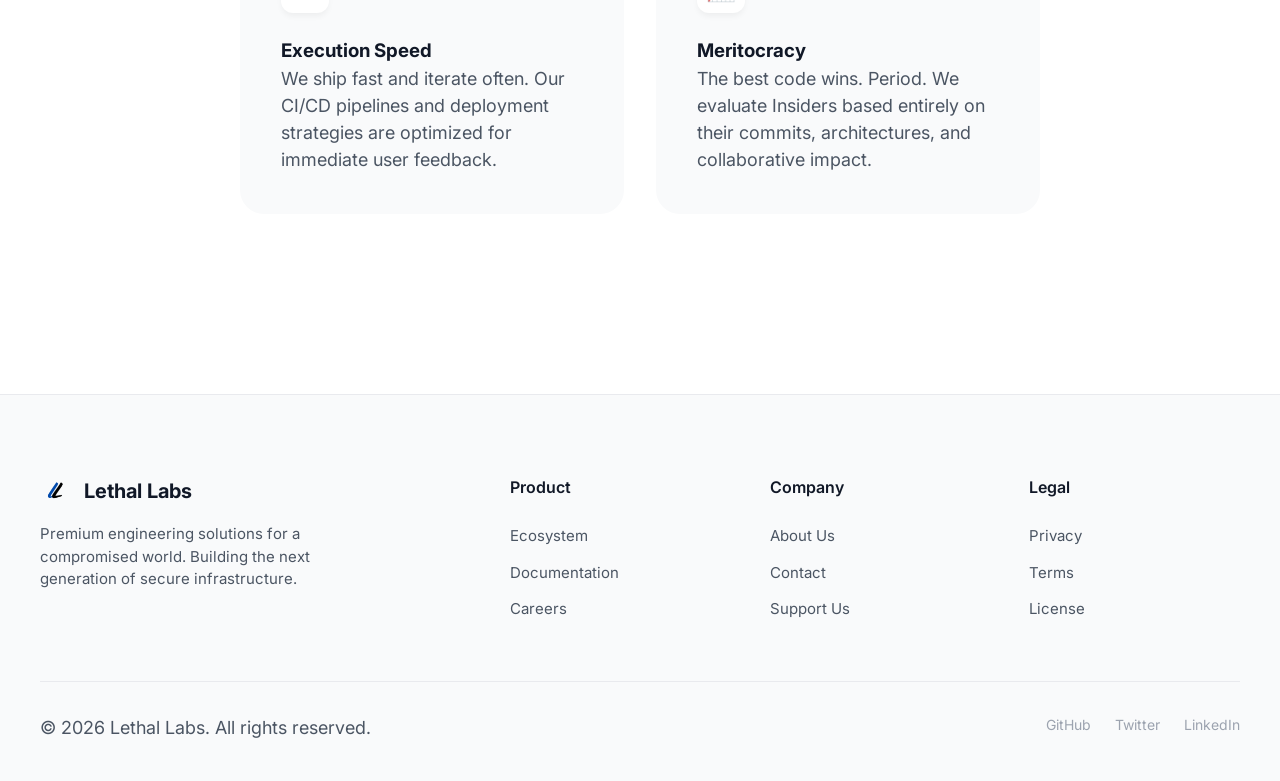
==== commit 16294304: "full site redesign with premium SaaS aesthetic and site-wide consistency" ====
--- a/about.html
+++ b/about.html
@@ -13,7 +13,9 @@
 </head>
 <body>
 
-  <nav>
+  <div class="bg-mesh"></div>
+
+  <nav id="navbar">
     <div class="nav-content">
       <div class="nav-brand">
         <a href="index.html">
@@ -23,58 +25,49 @@
       </div>
       
       <div class="nav-links">
-        <a href="index.html">Home</a>
-        <a href="about.html" class="active">About</a>
-        <a href="projects.html">Projects</a>
-        <a href="docs.html">Docs</a>
-        <a href="donate.html">Donate</a>
-        <a href="careers.html">Careers</a>
-        <a href="contact.html">Contact</a>
+        <a href="index.html">Product</a>
+        <a href="projects.html">Solutions</a>
+        <a href="docs.html">Developers</a>
+        <a href="about.html">Company</a>
       </div>
 
       <div class="nav-right">
-        <div class="search-shortcut">
-          <svg width="14" height="14" viewBox="0 0 24 24" fill="none" stroke="currentColor" stroke-width="2.5" stroke-linecap="round" stroke-linejoin="round"><circle cx="11" cy="11" r="8"></circle><line x1="21" y1="21" x2="16.65" y2="16.65"></line></svg>
-          <span>Search</span>
-          <span style="opacity: 0.5; margin-left: 4px; font-size: 10px; border: 1px solid var(--vp-c-divider); padding: 0 4px; border-radius: 3px;">⌘K</span>
-        </div>
-        <a href="https://github.com/openthot/lethallabs" aria-label="GitHub" class="nav-icon" target="_blank">
-          <svg width="20" height="20" viewBox="0 0 24 24" fill="none" stroke="currentColor" stroke-width="2" stroke-linecap="round" stroke-linejoin="round"><path d="M9 19c-5 1.5-5-2.5-7-3m14 6v-3.87a3.37 3.37 0 0 0-.94-2.61c3.14-.35 6.44-1.54 6.44-7A5.44 5.44 0 0 0 20 4.77 5.07 5.07 0 0 0 19.91 1S18.73.65 16 2.48a13.38 13.38 0 0 0-7 0C6.27.65 5.09 1 5.09 1A5.07 5.07 0 0 0 5 4.77a5.44 5.44 0 0 0-1.5 3.78c0 5.42 3.3 6.61 6.44 7A3.37 3.37 0 0 0 9 18.13V22"></path></svg>
-        </a>
-        <button class="mobile-menu-btn" aria-label="Toggle Navigation">
-          <svg width="24" height="24" viewBox="0 0 24 24" fill="none" stroke="currentColor" stroke-width="2" stroke-linecap="round" stroke-linejoin="round"><line x1="3" y1="12" x2="21" y2="12"></line><line x1="3" y1="6" x2="21" y2="6"></line><line x1="3" y1="18" x2="21" y2="18"></line></svg>
-        </button>
+        <a href="contact.html" class="btn btn-secondary" style="padding: 8px 16px; font-size: 0.875rem;">Get Started</a>
       </div>
     </div>
   </nav>
   
   <main>
-    <section class="hero fade-in">
-      <h1>The <span>Mission.</span></h1>
-      <p>Building the absolute best tools for developers and organizations, with zero compromise on quality and design.</p>
-    </section>
-
-    <section class="featured-on fade-in" style="animation-delay: 0.05s;">
-      <p>Featured On & Trusted By</p>
-      <div class="logo-bar">
-        <img src="https://cdn.jsdelivr.net/npm/simple-icons@v11/icons/google.svg" alt="Google">
-        <img src="https://cdn.jsdelivr.net/npm/simple-icons@v11/icons/meta.svg" alt="Meta">
-        <img src="https://cdn.jsdelivr.net/npm/simple-icons@v11/icons/medium.svg" alt="Medium">
-        <img src="https://cdn.jsdelivr.net/npm/simple-icons@v11/icons/quora.svg" alt="Quora">
-        <img src="https://cdn.jsdelivr.net/npm/simple-icons@v11/icons/github.svg" alt="GitHub">
-        <img src="https://cdn.jsdelivr.net/npm/simple-icons@v11/icons/gitlab.svg" alt="GitLab">
-        <img src="https://cdn.jsdelivr.net/npm/simple-icons@v11/icons/ycombinator.svg" alt="Y Combinator">
+    <section class="hero hero-simple">
+      <div class="hero-content">
+        <h1>The <span>Mission.</span></h1>
+        <p>Building the absolute best tools for developers and organizations, with zero compromise on quality and design.</p>
       </div>
     </section>
 
-    <section class="container fade-in" style="animation-delay: 0.1s;">
-      <div style="max-width: 800px; margin: 0 auto;">
+    <section class="featured-on" style="padding: 40px 24px; border-top: 1px solid var(--border-subtle); border-bottom: 1px solid var(--border-subtle);">
+      <div class="container">
+        <p style="text-align: center; font-size: 0.75rem; font-weight: 700; color: var(--text-tertiary); text-transform: uppercase; letter-spacing: 0.15em; margin-bottom: 32px;">Featured On & Trusted By</p>
+        <div class="logo-bar">
+          <img src="https://cdn.jsdelivr.net/npm/simple-icons@v11/icons/google.svg" alt="Google">
+          <img src="https://cdn.jsdelivr.net/npm/simple-icons@v11/icons/meta.svg" alt="Meta">
+          <img src="https://cdn.jsdelivr.net/npm/simple-icons@v11/icons/medium.svg" alt="Medium">
+          <img src="https://cdn.jsdelivr.net/npm/simple-icons@v11/icons/quora.svg" alt="Quora">
+          <img src="https://cdn.jsdelivr.net/npm/simple-icons@v11/icons/github.svg" alt="GitHub">
+          <img src="https://cdn.jsdelivr.net/npm/simple-icons@v11/icons/gitlab.svg" alt="GitLab">
+          <img src="https://cdn.jsdelivr.net/npm/simple-icons@v11/icons/ycombinator.svg" alt="Y Combinator">
+        </div>
+      </div>
+    </section>
+
+    <section class="container">
+      <div style="max-width: 800px; margin: 80px auto;">
         <div class="section-header" style="text-align: left;">
           <h2>Who We Are</h2>
-          <p style="color: var(--vp-c-text-2); font-size: 1.1rem; line-height: 1.8;">
+          <p style="color: var(--text-secondary); font-size: 1.1rem; line-height: 1.8;">
             Lethal Labs was founded on a simple principle: software should not only work flawlessly, but it should feel incredible to use. We are a collective of hardcore engineers, designers, and visionaries dedicated to advancing the open-source ecosystem while delivering state-of-the-art SaaS solutions.
           </p>
-          <p style="color: var(--vp-c-text-2); font-size: 1.1rem; line-height: 1.8; margin-top: 24px;">
+          <p style="color: var(--text-secondary); font-size: 1.1rem; line-height: 1.8; margin-top: 24px;">
             Operating predominantly on GitHub, our firm embraces a culture of extreme transparency, rigorous code reviews, and constant iteration. The "Lethal" in our name represents our approach to technical debt—we eliminate it ruthlessly. 
           </p>
         </div>
@@ -83,27 +76,27 @@
           <h2>Core Values</h2>
         </div>
         
-        <div class="grid" style="grid-template-columns: repeat(auto-fit, minmax(300px, 1fr));">
-          <div class="card">
-            <div class="icon">✨</div>
+        <div class="features-grid" style="grid-template-columns: repeat(auto-fit, minmax(300px, 1fr));">
+          <div class="feature-card">
+            <div class="feature-icon">✨</div>
             <h3>Design-Driven</h3>
             <p>We believe aesthetics are as important as architecture. Every pixel and micro-interaction matters to the overall experience.</p>
           </div>
           
-          <div class="card">
-            <div class="icon">🔓</div>
+          <div class="feature-card">
+            <div class="feature-icon">🔓</div>
             <h3>Open By Default</h3>
             <p>If it doesn't represent a core business secret, we open-source it. Documentation is never an afterthought in our process.</p>
           </div>
           
-          <div class="card">
-            <div class="icon">⚡</div>
+          <div class="feature-card">
+            <div class="feature-icon">⚡</div>
             <h3>Execution Speed</h3>
             <p>We ship fast and iterate often. Our CI/CD pipelines and deployment strategies are optimized for immediate user feedback.</p>
           </div>
           
-          <div class="card">
-            <div class="icon">📈</div>
+          <div class="feature-card">
+            <div class="feature-icon">📈</div>
             <h3>Meritocracy</h3>
             <p>The best code wins. Period. We evaluate Insiders based entirely on their commits, architectures, and collaborative impact.</p>
           </div>
@@ -113,49 +106,58 @@
   </main>
 
   <footer>
-    <div class="footer-content">
-      <div class="footer-brand">
-        <a href="index.html" style="font-weight: 700; font-size: 1.2rem; display: flex; align-items: center; gap: 10px;">
-          <img src="assets/logo.png" alt="Logo" style="width: 24px;"> Lethal Labs
-        </a>
-        <p>Building premium SaaS and open source tools for a compromised world. Code with excellence.</p>
+    <div class="footer-grid">
+      <div class="footer-info">
+        <div class="nav-brand">
+          <img src="assets/logo.png" alt="Lethal Labs Logo">
+          <span>Lethal Labs</span>
+        </div>
+        <p>Premium engineering solutions for a compromised world. Building the next generation of secure infrastructure.</p>
       </div>
-      
-      <div class="footer-column">
+      <div class="footer-col">
+        <h4>Product</h4>
+        <ul>
+          <li><a href="projects.html">Ecosystem</a></li>
+          <li><a href="docs.html">Documentation</a></li>
+          <li><a href="careers.html">Careers</a></li>
+        </ul>
+      </div>
+      <div class="footer-col">
         <h4>Company</h4>
         <ul>
           <li><a href="about.html">About Us</a></li>
-          <li><a href="careers.html">Careers</a></li>
           <li><a href="contact.html">Contact</a></li>
+          <li><a href="donate.html">Support Us</a></li>
         </ul>
       </div>
-      <div class="footer-column">
-        <h4>Resources</h4>
+      <div class="footer-col">
+        <h4>Legal</h4>
         <ul>
-          <li><a href="docs.html">Documentation</a></li>
-          <li><a href="projects.html">Projects</a></li>
-          <li><a href="donate.html">Donate</a></li>
-        </ul>
-      </div>
-      <div class="footer-column">
-        <h4>Social</h4>
-        <ul>
-          <li><a href="https://github.com/openthot" target="_blank">GitHub</a></li>
-          <li><a href="#">Twitter</a></li>
-          <li><a href="#">LinkedIn</a></li>
+          <li><a href="privacy.html">Privacy</a></li>
+          <li><a href="terms.html">Terms</a></li>
+          <li><a href="LICENSE">License</a></li>
         </ul>
       </div>
     </div>
-    
     <div class="footer-bottom">
       <p>&copy; 2026 Lethal Labs. All rights reserved.</p>
       <div style="display: flex; gap: 24px;">
-        <a href="#">Privacy Policy</a>
-        <a href="#">Terms of Service</a>
+        <a href="https://github.com/openthot" target="_blank">GitHub</a>
+        <a href="#">Twitter</a>
+        <a href="#">LinkedIn</a>
       </div>
     </div>
   </footer>
 
-  <script src="script.js"></script>
+  <script>
+    const navbar = document.getElementById('navbar');
+    window.onscroll = () => {
+      if (window.scrollY > 20) {
+        navbar.classList.add('scrolled');
+      } else {
+        navbar.classList.remove('scrolled');
+      }
+    };
+  </script>
 </body>
 </html>
--- a/styles.css
+++ b/styles.css
@@ -1,44 +1,48 @@
 :root {
-  /* VitePress Light Theme Tokens */
-  --vp-c-bg: #ffffff;
-  --vp-c-bg-alt: #f6f6f7;
-  --vp-c-bg-elv: #ffffff;
-  --vp-c-bg-soft: #f6f6f7;
-  
-  --vp-c-text-1: #213547;
-  --vp-c-text-2: rgba(60, 60, 67, 0.78);
-  --vp-c-text-3: rgba(60, 60, 67, 0.56);
-  
-  --vp-c-border: #c2c2c4;
-  --vp-c-divider: rgba(60, 60, 67, 0.12);
-  --vp-c-gutter: rgba(0, 0, 0, 0.05);
-  
-  /* Brand Colors (Matched to Logo Blue) */
-  --vp-c-brand: #0056b3;
-  --vp-c-brand-light: #006ae0;
-  --vp-c-brand-lighter: #1a85ff;
-  --vp-c-brand-dark: #004494;
-  --vp-c-brand-darker: #003375;
-  
-  --vp-c-brand-next: #0056b3;
-  
-  /* Layout */
-  --vp-nav-height: 64px;
-  --vp-layout-max-width: 1440px;
-  --vp-screen-max-width: 1152px;
-  
-  /* Transitions */
-  --transition: all 0.25s cubic-bezier(0.4, 0, 0.2, 1);
-  
-  /* Font */
-  --font-family: 'Inter', system-ui, -apple-system, sans-serif;
-  --font-mono: 'JetBrains Mono', monospace;
-
-  /* Legacy Mapping for compatibility */
-  --accent-color: var(--vp-c-brand);
-}
-
-/* Reset & Base */
+  /* Premium SaaS Palette */
+  --bg-primary: #ffffff;
+  --bg-secondary: #f9fafb;
+  --bg-tertiary: #f3f4f6;
+  
+  --text-primary: #111827;
+  --text-secondary: #4b5563;
+  --text-tertiary: #9ca3af;
+  
+  --brand-primary: #0056b3;
+  --brand-light: #3b82f6;
+  --brand-glow: rgba(59, 130, 246, 0.5);
+  
+  /* Neon Accents */
+  --accent-cyan: #22d3ee;
+  --accent-purple: #a855f7;
+  --accent-glow-cyan: rgba(34, 211, 238, 0.3);
+  --accent-glow-purple: rgba(168, 85, 247, 0.3);
+  
+  --border-subtle: rgba(229, 231, 235, 0.8);
+  --glass-bg: rgba(255, 255, 255, 0.7);
+  --glass-border: rgba(255, 255, 255, 0.4);
+  
+  /* Layout & Transitions */
+  --nav-height: 72px;
+  --max-width: 1200px;
+  --transition-smooth: all 0.4s cubic-bezier(0.4, 0, 0.2, 1);
+  --shadow-premium: 0 20px 25px -5px rgba(0, 0, 0, 0.05), 0 10px 10px -5px rgba(0, 0, 0, 0.02);
+  
+  /* Typography */
+  --font-main: 'Inter', system-ui, -apple-system, sans-serif;
+
+  /* Legacy Mappings */
+  --vp-c-text-1: var(--text-primary);
+  --vp-c-text-2: var(--text-secondary);
+  --vp-c-text-3: var(--text-tertiary);
+  --vp-c-brand: var(--brand-primary);
+  --vp-c-bg: var(--bg-primary);
+  --vp-c-bg-alt: var(--bg-secondary);
+  --vp-c-bg-soft: var(--bg-secondary);
+  --vp-c-divider: var(--border-subtle);
+}
+
+/* Base Resets */
 * {
   box-sizing: border-box;
   margin: 0;
@@ -48,545 +52,408 @@
 html {
   scroll-behavior: smooth;
   font-size: 16px;
+  -webkit-font-smoothing: antialiased;
 }
 
 body {
-  font-family: var(--font-family);
-  background-color: var(--vp-c-bg);
-  color: var(--vp-c-text-1);
-  line-height: 1.6;
-  -webkit-font-smoothing: antialiased;
+  font-family: var(--font-main);
+  background-color: var(--bg-primary);
+  color: var(--text-primary);
+  line-height: 1.5;
   overflow-x: hidden;
 }
 
 a {
+  text-decoration: none;
   color: inherit;
-  text-decoration: none;
-  transition: var(--transition);
-}
-
-ul {
-  list-style: none;
+  transition: var(--transition-smooth);
+}
+
+/* Glassmorphism Utility */
+.glass {
+  background: var(--glass-bg);
+  backdrop-filter: blur(12px);
+  -webkit-backdrop-filter: blur(12px);
+  border: 1px solid var(--glass-border);
+  box-shadow: var(--shadow-premium);
 }
 
 /* Animations */
-@keyframes fadeIn {
-  from { opacity: 0; transform: translateY(15px); }
-  to { opacity: 1; transform: translateY(0); }
-}
-
-.fade-in {
-  animation: fadeIn 0.5s ease-out forwards;
-}
-
-/* Navigation (VitePress Style) */
+@keyframes float {
+  0% { transform: translateY(0px); }
+  50% { transform: translateY(-10px); }
+  100% { transform: translateY(0px); }
+}
+
+@keyframes pulse-glow {
+  0% { box-shadow: 0 0 0 0 var(--brand-glow); }
+  70% { box-shadow: 0 0 0 15px rgba(59, 130, 246, 0); }
+  100% { box-shadow: 0 0 0 0 rgba(59, 130, 246, 0); }
+}
+
+@keyframes mesh-gradient {
+  0% { background-position: 0% 50%; }
+  50% { background-position: 100% 50%; }
+  100% { background-position: 0% 50%; }
+}
+
+.animate-float {
+  animation: float 6s ease-in-out infinite;
+}
+
+/* Background Mesh */
+.bg-mesh {
+  position: fixed;
+  top: 0;
+  left: 0;
+  width: 100%;
+  height: 100%;
+  z-index: -1;
+  background: radial-gradient(circle at 20% 30%, var(--accent-glow-cyan) 0%, transparent 40%),
+              radial-gradient(circle at 80% 70%, var(--accent-glow-purple) 0%, transparent 40%);
+  filter: blur(80px);
+  opacity: 0.6;
+}
+
+/* Typography Scale */
+h1 {
+  font-size: clamp(2.5rem, 6vw, 4.5rem);
+  font-weight: 800;
+  line-height: 1.1;
+  letter-spacing: -0.03em;
+}
+
+h2 {
+  font-size: clamp(2rem, 4vw, 3rem);
+  font-weight: 700;
+  line-height: 1.2;
+  letter-spacing: -0.02em;
+}
+
+p {
+  font-size: 1.125rem;
+  color: var(--text-secondary);
+}
+
+/* Navigation */
 nav {
   position: fixed;
   top: 0;
   left: 0;
   width: 100%;
-  height: var(--vp-nav-height);
-  background-color: rgba(255, 255, 255, 0.8);
-  backdrop-filter: blur(12px);
-  -webkit-backdrop-filter: blur(12px);
-  border-bottom: 1px solid var(--vp-c-divider);
+  height: var(--nav-height);
   z-index: 1000;
   display: flex;
   justify-content: center;
+  transition: var(--transition-smooth);
+}
+
+nav.scrolled {
+  background: rgba(255, 255, 255, 0.8);
+  backdrop-filter: blur(10px);
+  border-bottom: 1px solid var(--border-subtle);
 }
 
 .nav-content {
   width: 100%;
-  max-width: var(--vp-layout-max-width);
-  padding: 0 32px;
+  max-width: var(--max-width);
+  padding: 0 24px;
   display: flex;
   justify-content: space-between;
   align-items: center;
 }
 
-.nav-brand a {
-  display: flex;
-  align-items: center;
-  gap: 10px;
+.nav-brand {
+  display: flex;
+  align-items: center;
+  gap: 12px;
+  font-weight: 700;
+  font-size: 1.25rem;
+}
+
+.nav-brand img {
+  width: 32px;
+  height: 32px;
+}
+
+.nav-links {
+  display: flex;
+  gap: 32px;
+}
+
+.nav-links a {
+  font-size: 0.9375rem;
+  font-weight: 500;
+  color: var(--text-secondary);
+}
+
+.nav-links a:hover {
+  color: var(--brand-primary);
+}
+
+/* Hero Section */
+.hero {
+  padding: calc(var(--nav-height) + 80px) 24px 100px;
+  max-width: var(--max-width);
+  margin: 0 auto;
+  display: grid;
+  grid-template-columns: 1.1fr 0.9fr;
+  align-items: center;
+  gap: 60px;
+}
+
+.hero-simple {
+  display: flex;
+  flex-direction: column;
+  text-align: center;
+  grid-template-columns: 1fr;
+  max-width: 800px;
+}
+
+.hero-content {
+  display: flex;
+  flex-direction: column;
+  gap: 24px;
+}
+
+.hero-content .badge {
+  display: inline-flex;
+  align-items: center;
+  gap: 8px;
+  padding: 6px 12px;
+  background: var(--bg-secondary);
+  border: 1px solid var(--border-subtle);
+  border-radius: 100px;
+  font-size: 0.8125rem;
   font-weight: 600;
-  font-size: 1.1rem;
-  color: var(--vp-c-text-1);
-}
-
-.nav-brand img {
-  width: 24px;
+  color: var(--brand-primary);
+  width: fit-content;
+}
+
+.hero-content h1 span {
+  background: linear-gradient(to right, var(--brand-primary), var(--accent-purple));
+  -webkit-background-clip: text;
+  -webkit-text-fill-color: transparent;
+}
+
+.cta-group {
+  display: flex;
+  gap: 16px;
+  margin-top: 12px;
+}
+
+.btn {
+  padding: 12px 28px;
+  border-radius: 10px;
+  font-weight: 600;
+  font-size: 1rem;
+  display: inline-flex;
+  align-items: center;
+  gap: 8px;
+}
+
+.btn-primary {
+  background: var(--text-primary);
+  color: white;
+  box-shadow: 0 10px 15px -3px rgba(0, 0, 0, 0.1);
+}
+
+.btn-primary:hover {
+  transform: translateY(-2px);
+  box-shadow: 0 20px 25px -5px rgba(0, 0, 0, 0.1);
+}
+
+.btn-secondary {
+  background: white;
+  color: var(--text-primary);
+  border: 1px solid var(--border-subtle);
+}
+
+.btn-secondary:hover {
+  background: var(--bg-secondary);
+}
+
+/* Hero Graphic (The "Product" Mockup) */
+.hero-graphic {
+  position: relative;
+  display: flex;
+  justify-content: center;
+  align-items: center;
+}
+
+.main-card {
+  width: 100%;
+  aspect-ratio: 4/3;
+  border-radius: 20px;
+  overflow: hidden;
+  position: relative;
+  z-index: 1;
+}
+
+.floating-card {
+  position: absolute;
+  padding: 16px;
+  border-radius: 12px;
+  width: 180px;
+  z-index: 2;
+}
+
+.card-1 { top: -20px; right: -20px; animation-delay: 0s; }
+.card-2 { bottom: 40px; left: -40px; animation-delay: 1s; }
+.card-3 { top: 40%; right: -60px; animation-delay: 2s; }
+
+/* Sections */
+section {
+  padding: 100px 24px;
+}
+
+.container {
+  max-width: var(--max-width);
+  margin: 0 auto;
+}
+
+.section-label {
+  text-align: center;
+  font-size: 0.875rem;
+  font-weight: 600;
+  color: var(--brand-primary);
+  text-transform: uppercase;
+  letter-spacing: 0.1em;
+  margin-bottom: 12px;
+}
+
+.section-title {
+  text-align: center;
+  margin-bottom: 60px;
+}
+
+/* Logo Bar */
+.logo-bar {
+  display: flex;
+  justify-content: center;
+  gap: 60px;
+  flex-wrap: wrap;
+  opacity: 0.5;
+  filter: grayscale(1);
+}
+
+.logo-bar img {
   height: 24px;
 }
 
-.nav-links {
-  display: flex;
-  gap: 24px;
-  align-items: center;
-}
-
-.nav-links a {
-  font-size: 14px;
-  font-weight: 500;
-  color: var(--vp-c-text-1);
-  opacity: 0.8;
-}
-
-.nav-links a:hover,
-.nav-links a.active {
-  opacity: 1;
-  color: var(--vp-c-brand);
-}
-
-.nav-right {
-  display: flex;
-  align-items: center;
-  gap: 16px;
-}
-
-.search-shortcut {
-  display: flex;
-  align-items: center;
-  gap: 8px;
-  padding: 0 12px;
-  height: 32px;
-  background-color: var(--vp-c-bg-alt);
-  border: 1px solid var(--vp-c-border);
-  border-radius: 8px;
-  color: var(--vp-c-text-2);
-  font-size: 12px;
-  cursor: pointer;
-  transition: var(--transition);
-}
-
-.search-shortcut:hover {
-  border-color: var(--vp-c-brand);
-}
-
-.nav-icon {
-  color: var(--vp-c-text-2);
-  display: flex;
-  align-items: center;
-  padding: 4px;
-}
-
-.nav-icon:hover {
-  color: var(--vp-c-text-1);
-}
-
-/* Hero Section (VPHero Style) */
-.hero {
-  padding: calc(var(--vp-nav-height) + 80px) 32px 80px;
-  display: flex;
-  flex-direction: column;
-  align-items: center;
-  text-align: center;
-  position: relative;
-}
-
-/* VitePress Hero Blob */
-.hero::before {
-  content: '';
-  position: absolute;
-  top: 10%;
-  left: 50%;
-  transform: translateX(-50%);
-  width: 600px;
-  height: 400px;
-  background-image: radial-gradient(circle, rgba(0, 86, 179, 0.08) 0%, transparent 70%);
-  filter: blur(60px);
-  z-index: -1;
-  pointer-events: none;
-}
-
-.hero .badge {
-  display: inline-block;
-  padding: 4px 12px;
-  background-color: var(--vp-c-bg-soft);
+/* Features */
+.features-grid {
+  display: grid;
+  grid-template-columns: repeat(auto-fit, minmax(300px, 1fr));
+  gap: 32px;
+}
+
+.feature-card {
+  padding: 40px;
+  border-radius: 24px;
+  background: var(--bg-secondary);
+  border: 1px solid transparent;
+  transition: var(--transition-smooth);
+}
+
+.feature-card:hover {
+  background: white;
+  border-color: var(--border-subtle);
+  box-shadow: var(--shadow-premium);
+  transform: translateY(-5px);
+}
+
+.feature-icon {
+  width: 48px;
+  height: 48px;
+  background: white;
   border-radius: 12px;
-  color: var(--vp-c-brand);
-  font-size: 12px;
+  display: flex;
+  align-items: center;
+  justify-content: center;
+  font-size: 1.5rem;
+  margin-bottom: 24px;
+  box-shadow: 0 4px 6px -1px rgba(0, 0, 0, 0.05);
+}
+
+/* Footer */
+footer {
+  background: var(--bg-secondary);
+  padding: 80px 24px 40px;
+  border-top: 1px solid var(--border-subtle);
+}
+
+.footer-grid {
+  max-width: var(--max-width);
+  margin: 0 auto;
+  display: grid;
+  grid-template-columns: 2fr repeat(3, 1fr);
+  gap: 48px;
+}
+
+.footer-info p {
+  max-width: 300px;
+  margin-top: 16px;
+  font-size: 0.9375rem;
+}
+
+.footer-col h4 {
+  font-size: 1rem;
   font-weight: 600;
   margin-bottom: 24px;
 }
 
-.hero h1 {
-  font-size: clamp(2.5rem, 8vw, 4.5rem);
-  font-weight: 800;
-  line-height: 1.1;
-  letter-spacing: -0.02em;
-  margin-bottom: 16px;
-  color: var(--vp-c-text-1);
-}
-
-.hero h1 span {
-  background: linear-gradient(135deg, var(--vp-c-brand-light) 0%, var(--vp-c-brand-dark) 100%);
-  -webkit-background-clip: text;
-  -webkit-text-fill-color: transparent;
-}
-
-.hero p {
-  max-width: 768px;
-  font-size: clamp(1.2rem, 3vw, 1.5rem);
-  color: var(--vp-c-text-2);
-  margin-bottom: 40px;
-  font-weight: 500;
-}
-
-.cta-group {
-  display: flex;
-  gap: 12px;
-  flex-wrap: wrap;
-  justify-content: center;
-}
-
-/* Buttons (VitePress Action Buttons) */
-.btn {
-  display: inline-flex;
-  align-items: center;
-  justify-content: center;
-  height: 48px;
-  padding: 0 24px;
-  border-radius: 24px;
-  font-size: 14px;
-  font-weight: 600;
-  cursor: pointer;
-  transition: var(--transition);
-  border: 1px solid transparent;
-}
-
-.btn-primary {
-  background-color: var(--vp-c-brand);
-  color: #ffffff;
-}
-
-.btn-primary:hover {
-  background-color: var(--vp-c-brand-light);
-}
-
-.btn-secondary {
-  background-color: var(--vp-c-bg-alt);
-  color: var(--vp-c-text-1);
-  border-color: var(--vp-c-border);
-}
-
-.btn-secondary:hover {
-  border-color: var(--vp-c-brand);
-}
-
-/* Feature Grid (VPFeatures Style) */
-.container {
-  max-width: var(--vp-screen-max-width);
-  margin: 0 auto;
-  padding: 48px 32px 96px;
-}
-
-.section-header {
-  margin-bottom: 48px;
-  text-align: center;
-}
-
-.section-header h2 {
-  font-size: 2rem;
-  font-weight: 700;
-  margin-bottom: 12px;
-}
-
-.grid {
-  display: grid;
-  grid-template-columns: repeat(auto-fit, minmax(320px, 1fr));
-  gap: 24px;
-}
-
-.card {
-  background-color: var(--vp-c-bg-soft);
-  padding: 28px;
-  border-radius: 12px;
-  border: 1px solid transparent;
-  transition: var(--transition);
-  display: flex;
-  flex-direction: column;
-  gap: 16px;
-}
-
-.card:hover {
-  border-color: var(--vp-c-brand);
-}
-
-.card .icon {
-  font-size: 24px;
-  width: 48px;
-  height: 48px;
-  background-color: var(--vp-c-bg-alt);
-  border-radius: 8px;
-  display: flex;
-  align-items: center;
-  justify-content: center;
-}
-
-.card h3 {
-  font-size: 1.1rem;
-  font-weight: 600;
-  color: var(--vp-c-text-1);
-}
-
-.card p {
-  font-size: 0.95rem;
-  color: var(--vp-c-text-2);
-  line-height: 1.6;
-}
-
-.card .link {
-  margin-top: auto;
-  font-size: 14px;
-  font-weight: 500;
-  color: var(--vp-c-brand);
-  display: flex;
-  align-items: center;
-  gap: 4px;
-}
-
-/* Featured On Section */
-.featured-on {
-  padding: 48px 32px;
-  border-bottom: 1px solid var(--vp-c-divider);
-  text-align: center;
-  overflow: hidden;
-}
-
-.featured-on p {
-  font-size: 12px;
-  font-weight: 600;
-  text-transform: uppercase;
-  letter-spacing: 0.1em;
-  color: var(--vp-c-text-3);
-  margin-bottom: 32px;
-}
-
-.logo-bar {
-  display: flex;
-  justify-content: center;
-  align-items: center;
-  flex-wrap: wrap;
-  gap: 48px;
-  max-width: var(--vp-screen-max-width);
-  margin: 0 auto;
-}
-
-.logo-bar svg, .logo-bar img {
-  height: 24px;
-  filter: grayscale(1) brightness(0);
-  opacity: 0.3;
-  transition: var(--transition);
-}
-
-.logo-bar svg:hover, .logo-bar img:hover {
-  filter: grayscale(0) brightness(1);
-  opacity: 1;
-  color: var(--vp-c-text-1);
-}
-
-/* Footer (VPFooter Style) */
-footer {
-  border-top: 1px solid var(--vp-c-divider);
-  padding: 64px 32px;
-  background-color: var(--vp-c-bg);
-}
-
-.footer-content {
-  max-width: var(--vp-screen-max-width);
-  margin: 0 auto;
-  display: grid;
-  grid-template-columns: 1.5fr repeat(3, 1fr);
-  gap: 48px;
-}
-
-.footer-brand {
-  display: flex;
-  flex-direction: column;
-  gap: 16px;
-}
-
-.footer-brand p {
-  font-size: 14px;
-  color: var(--vp-c-text-2);
-  max-width: 240px;
-}
-
-.footer-column h4 {
-  font-size: 14px;
-  font-weight: 600;
-  color: var(--vp-c-text-1);
-  margin-bottom: 20px;
-}
-
-.footer-column ul {
+.footer-col ul {
+  list-style: none;
   display: flex;
   flex-direction: column;
   gap: 12px;
 }
 
-.footer-column a {
-  font-size: 14px;
-  color: var(--vp-c-text-2);
-}
-
-.footer-column a:hover {
-  color: var(--vp-c-brand);
+.footer-col a {
+  font-size: 0.9375rem;
+  color: var(--text-secondary);
+}
+
+.footer-col a:hover {
+  color: var(--brand-primary);
 }
 
 .footer-bottom {
-  max-width: var(--vp-screen-max-width);
-  margin: 48px auto 0;
+  max-width: var(--max-width);
+  margin: 60px auto 0;
   padding-top: 32px;
-  border-top: 1px solid var(--vp-c-divider);
+  border-top: 1px solid var(--border-subtle);
   display: flex;
   justify-content: space-between;
-  align-items: center;
-  color: var(--vp-c-text-3);
-  font-size: 13px;
-}
-
-/* Search Overlay (DocSearch Aesthetic) */
-.search-overlay {
-  position: fixed;
-  top: 0;
-  left: 0;
-  width: 100%;
-  height: 100%;
-  background-color: rgba(0, 0, 0, 0.8);
-  backdrop-filter: blur(4px);
-  z-index: 2000;
-  display: none;
-  align-items: flex-start;
-  justify-content: center;
-  padding: 80px 20px;
-}
-
-.search-overlay.active {
-  display: flex;
-}
-
-.search-modal {
-  width: 100%;
-  max-width: 560px;
-  background-color: var(--vp-c-bg-elv);
-  border-radius: 8px;
-  box-shadow: 0 12px 40px rgba(0,0,0,0.4);
-  overflow: hidden;
-  animation: fadeIn 0.2s ease-out;
-}
-
-.search-header {
-  display: flex;
-  align-items: center;
-  padding: 0 20px;
-  height: 56px;
-  border-bottom: 1px solid var(--vp-c-divider);
-  gap: 12px;
-}
-
-.search-header input {
-  flex-grow: 1;
-  background: none;
-  border: none;
-  color: var(--vp-c-text-1);
-  font-size: 16px;
-  outline: none;
-}
-
-.close-search {
-  background: var(--vp-c-bg-alt);
-  border: 1px solid var(--vp-c-border);
-  color: var(--vp-c-text-2);
-  padding: 4px 8px;
-  border-radius: 4px;
-  font-size: 10px;
-  cursor: pointer;
-}
-
-.search-results {
-  max-height: 400px;
-  overflow-y: auto;
-  padding: 8px;
-}
-
-.search-result-item {
-  display: block;
-  padding: 12px 16px;
-  border-radius: 6px;
-}
-
-.search-result-item:hover {
-  background-color: var(--vp-c-bg-alt);
-}
-
-.result-title {
-  font-weight: 600;
-  font-size: 14px;
-  color: var(--vp-c-brand);
-}
-
-.result-url {
-  font-size: 12px;
-  color: var(--vp-c-text-2);
-}
-
-.search-empty {
-  padding: 40px;
-  text-align: center;
-  color: var(--vp-c-text-3);
-  font-size: 14px;
-}
-
-/* Mobile Menu Button */
-.mobile-menu-btn {
-  display: none;
-  background: none;
-  border: none;
-  color: var(--vp-c-text-1);
-  cursor: pointer;
-  padding: 8px;
-}
-
-/* Sidebar (for Docs) */
-.sidebar {
-  width: 272px;
-  height: calc(100vh - var(--vp-nav-height));
-  position: sticky;
-  top: var(--vp-nav-height);
-  padding: 32px 0;
-  overflow-y: auto;
+  font-size: 0.875rem;
+  color: var(--text-tertiary);
 }
 
 /* Responsive */
-@media (max-width: 960px) {
+@media (max-width: 1024px) {
+  .hero {
+    grid-template-columns: 1fr;
+    text-align: center;
+    gap: 80px;
+  }
+  
+  .hero-content {
+    align-items: center;
+  }
+  
+  .hero-graphic {
+    max-width: 600px;
+    margin: 0 auto;
+  }
+}
+
+@media (max-width: 768px) {
   .nav-links {
     display: none;
-    position: fixed;
-    top: var(--vp-nav-height);
-    left: 0;
-    width: 100%;
-    background-color: var(--vp-c-bg);
-    flex-direction: column;
-    padding: 32px;
-    border-bottom: 1px solid var(--vp-c-divider);
-    z-index: 1001;
   }
   
-  .nav-links.active {
-    display: flex;
+  .footer-grid {
+    grid-template-columns: 1fr 1fr;
   }
-  
-  .mobile-menu-btn {
-    display: block;
-  }
-  
-  .nav-right {
-    gap: 8px;
-  }
-  
-  .footer-content {
-    grid-template-columns: 1fr;
-    gap: 32px;
-  }
-}
+}
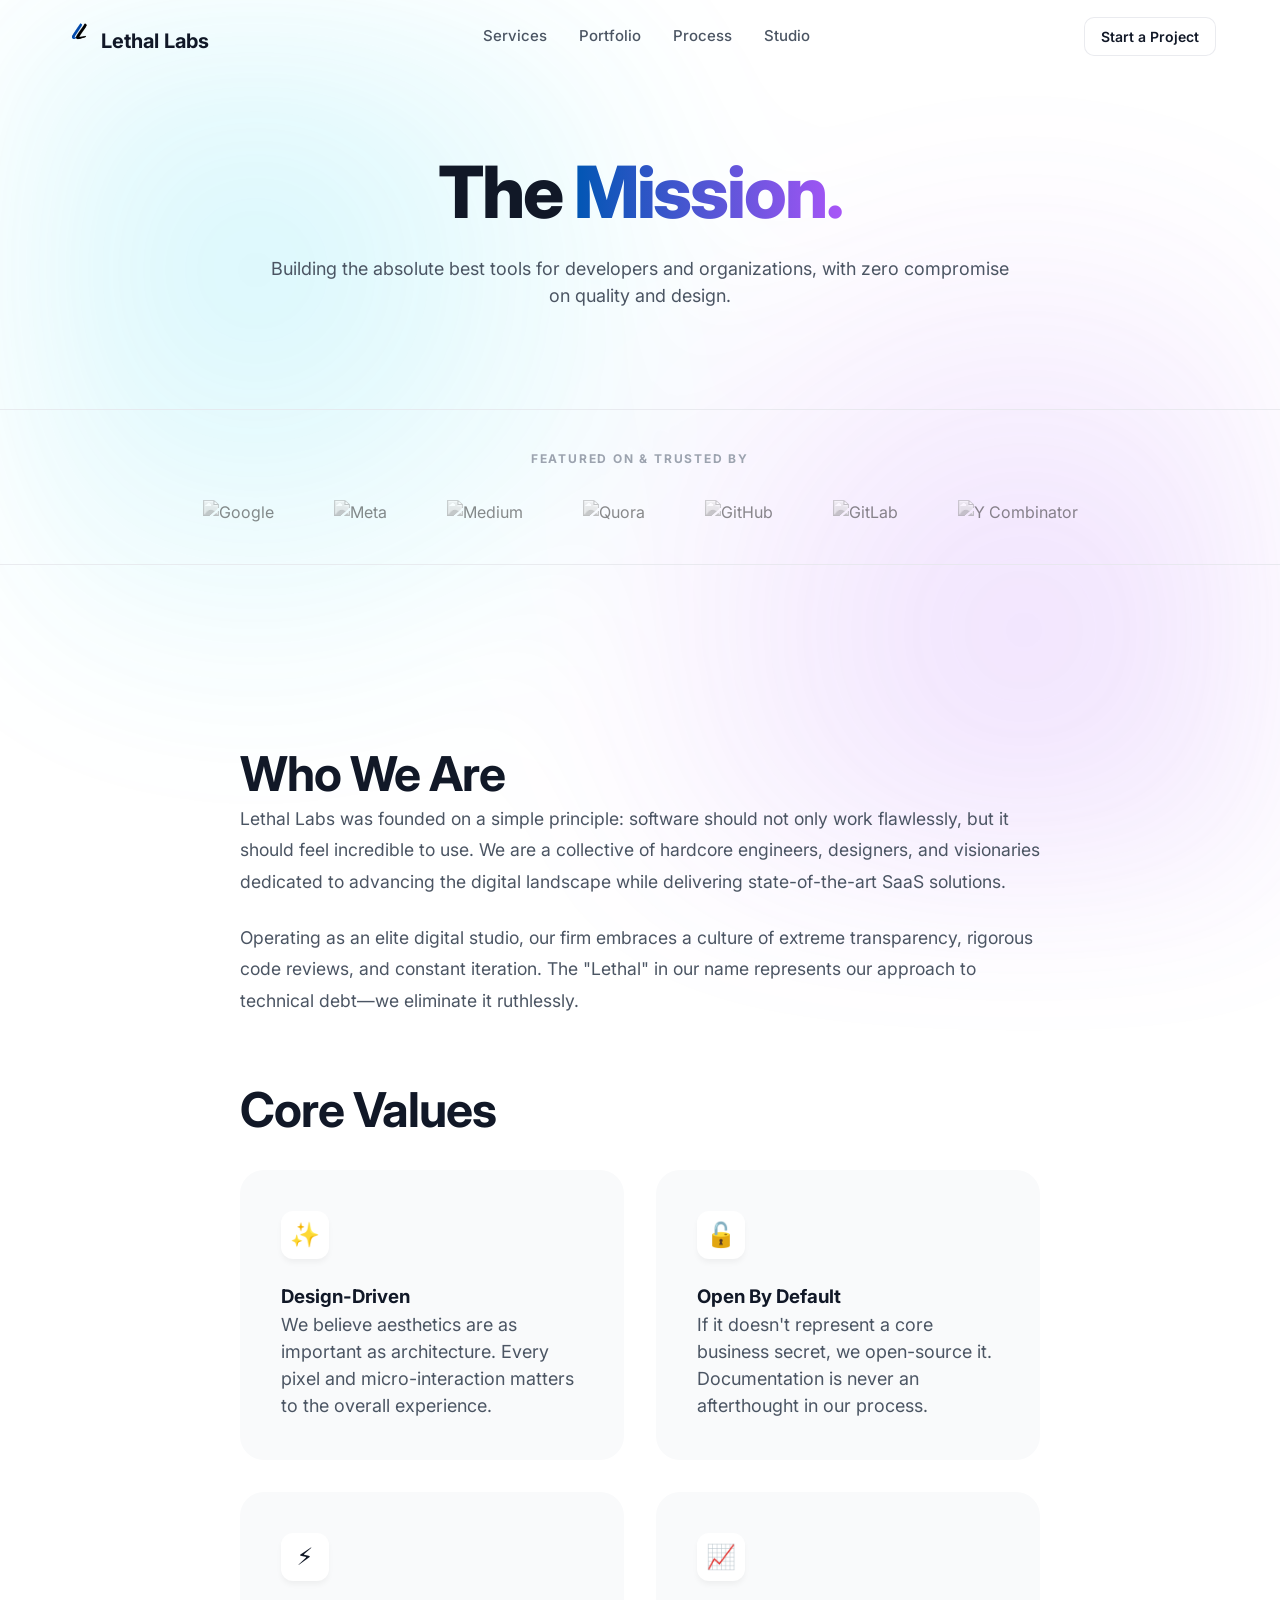
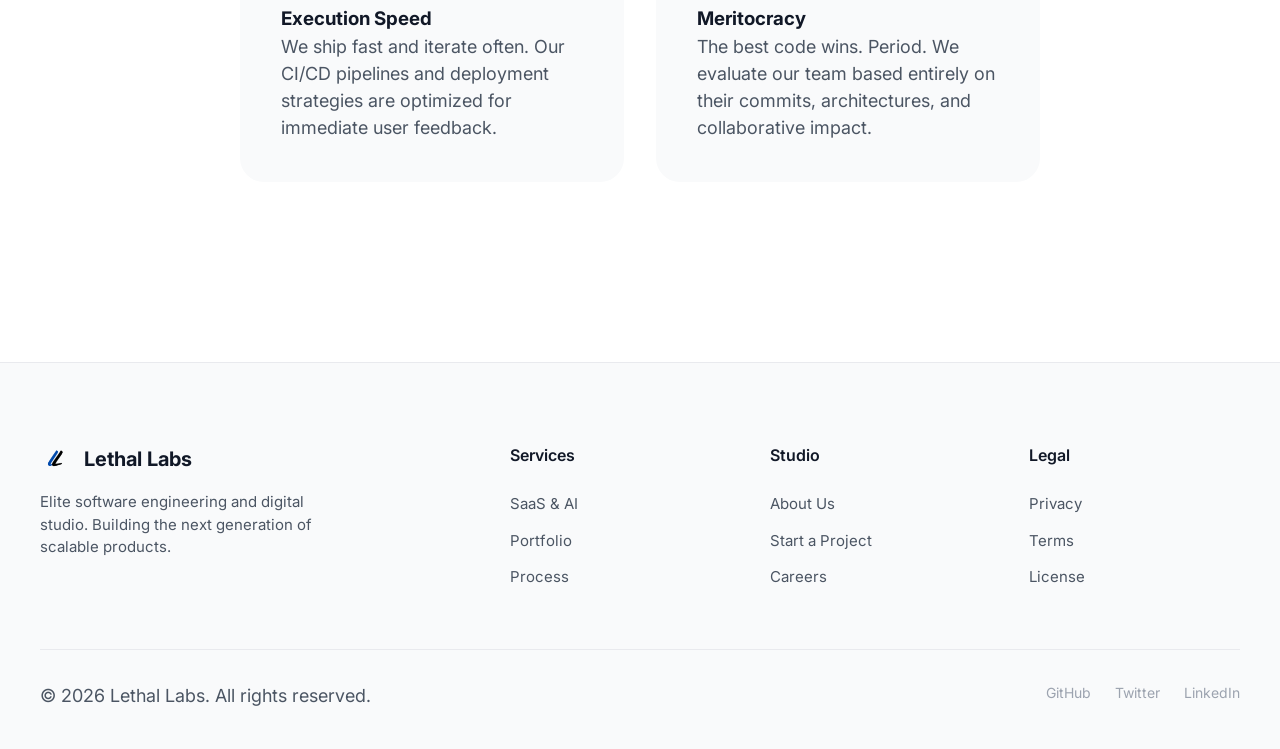
==== commit f2b281b7: "fixed allignment" ====
--- a/about.html
+++ b/about.html
@@ -3,8 +3,8 @@
 <head>
   <meta charset="UTF-8">
   <meta name="viewport" content="width=device-width, initial-scale=1.0">
-  <title>Lethal Labs | About Us</title>
-  <meta name="description" content="Learn about Lethal Labs' mission to redefine software engineering standards through open source and premium SaaS.">
+  <title>Studio | Lethal Labs | Premium Software Engineering & Digital Studio</title>
+  <meta name="description" content="Lethal Labs is an elite software development agency building high-end SaaS, AI platforms, and custom digital experiences for modern startups and businesses.">
   <link rel="icon" type="image/png" href="favicon.png">
   <link rel="stylesheet" href="styles.css">
   <link rel="preconnect" href="https://fonts.googleapis.com">
@@ -25,14 +25,14 @@
       </div>
       
       <div class="nav-links">
-        <a href="index.html">Product</a>
-        <a href="projects.html">Solutions</a>
-        <a href="docs.html">Developers</a>
-        <a href="about.html">Company</a>
+        <a href="index.html">Services</a>
+        <a href="projects.html">Portfolio</a>
+        <a href="docs.html">Process</a>
+        <a href="about.html">Studio</a>
       </div>
 
       <div class="nav-right">
-        <a href="contact.html" class="btn btn-secondary" style="padding: 8px 16px; font-size: 0.875rem;">Get Started</a>
+        <a href="contact.html" class="btn btn-secondary" style="padding: 8px 16px; font-size: 0.875rem;">Start a Project</a>
       </div>
     </div>
   </nav>
@@ -65,10 +65,10 @@
         <div class="section-header" style="text-align: left;">
           <h2>Who We Are</h2>
           <p style="color: var(--text-secondary); font-size: 1.1rem; line-height: 1.8;">
-            Lethal Labs was founded on a simple principle: software should not only work flawlessly, but it should feel incredible to use. We are a collective of hardcore engineers, designers, and visionaries dedicated to advancing the open-source ecosystem while delivering state-of-the-art SaaS solutions.
+            Lethal Labs was founded on a simple principle: software should not only work flawlessly, but it should feel incredible to use. We are a collective of hardcore engineers, designers, and visionaries dedicated to advancing the digital landscape while delivering state-of-the-art SaaS solutions.
           </p>
           <p style="color: var(--text-secondary); font-size: 1.1rem; line-height: 1.8; margin-top: 24px;">
-            Operating predominantly on GitHub, our firm embraces a culture of extreme transparency, rigorous code reviews, and constant iteration. The "Lethal" in our name represents our approach to technical debt—we eliminate it ruthlessly. 
+            Operating as an elite digital studio, our firm embraces a culture of extreme transparency, rigorous code reviews, and constant iteration. The "Lethal" in our name represents our approach to technical debt—we eliminate it ruthlessly. 
           </p>
         </div>
 
@@ -98,7 +98,7 @@
           <div class="feature-card">
             <div class="feature-icon">📈</div>
             <h3>Meritocracy</h3>
-            <p>The best code wins. Period. We evaluate Insiders based entirely on their commits, architectures, and collaborative impact.</p>
+            <p>The best code wins. Period. We evaluate our team based entirely on their commits, architectures, and collaborative impact.</p>
           </div>
         </div>
       </div>
@@ -112,22 +112,22 @@
           <img src="assets/logo.png" alt="Lethal Labs Logo">
           <span>Lethal Labs</span>
         </div>
-        <p>Premium engineering solutions for a compromised world. Building the next generation of secure infrastructure.</p>
+        <p>Elite software engineering and digital studio. Building the next generation of scalable products.</p>
       </div>
       <div class="footer-col">
-        <h4>Product</h4>
+        <h4>Services</h4>
         <ul>
-          <li><a href="projects.html">Ecosystem</a></li>
-          <li><a href="docs.html">Documentation</a></li>
-          <li><a href="careers.html">Careers</a></li>
+          <li><a href="index.html">SaaS & AI</a></li>
+          <li><a href="projects.html">Portfolio</a></li>
+          <li><a href="docs.html">Process</a></li>
         </ul>
       </div>
       <div class="footer-col">
-        <h4>Company</h4>
+        <h4>Studio</h4>
         <ul>
           <li><a href="about.html">About Us</a></li>
-          <li><a href="contact.html">Contact</a></li>
-          <li><a href="donate.html">Support Us</a></li>
+          <li><a href="contact.html">Start a Project</a></li>
+          <li><a href="careers.html">Careers</a></li>
         </ul>
       </div>
       <div class="footer-col">
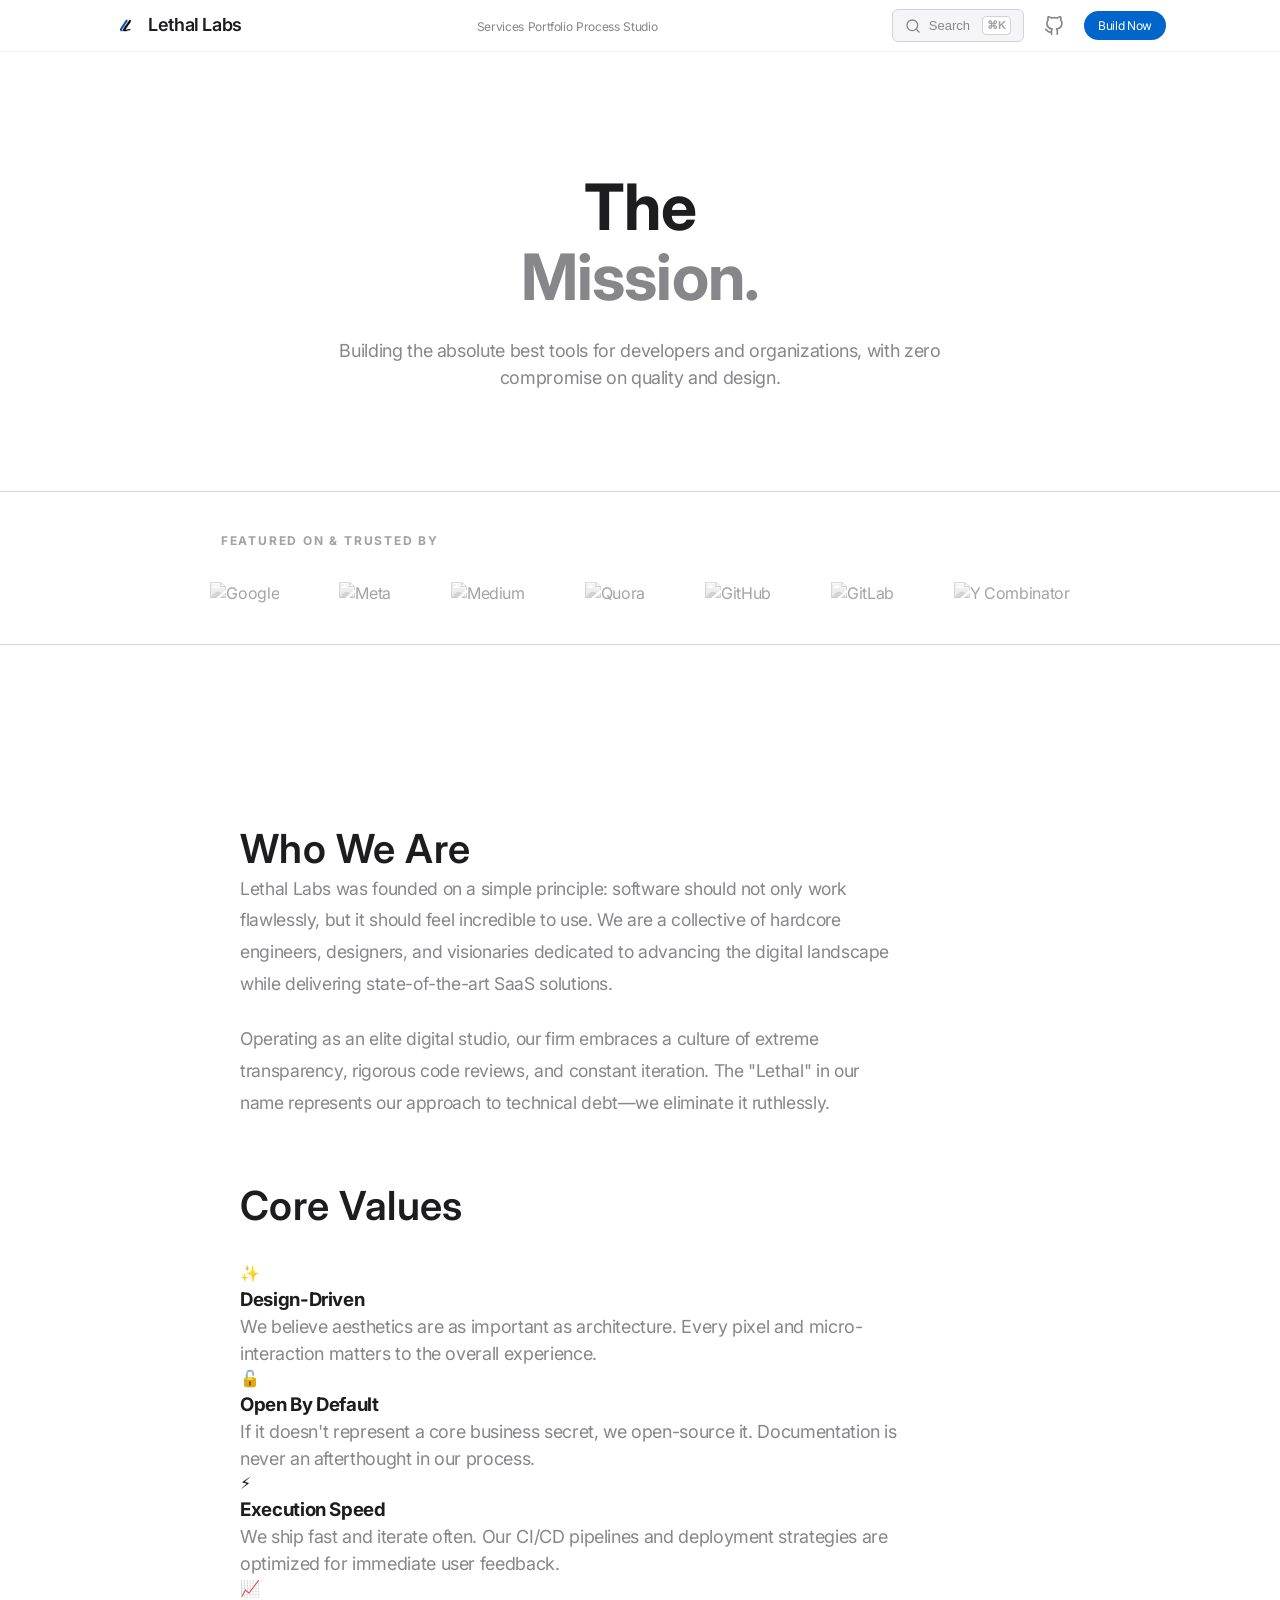
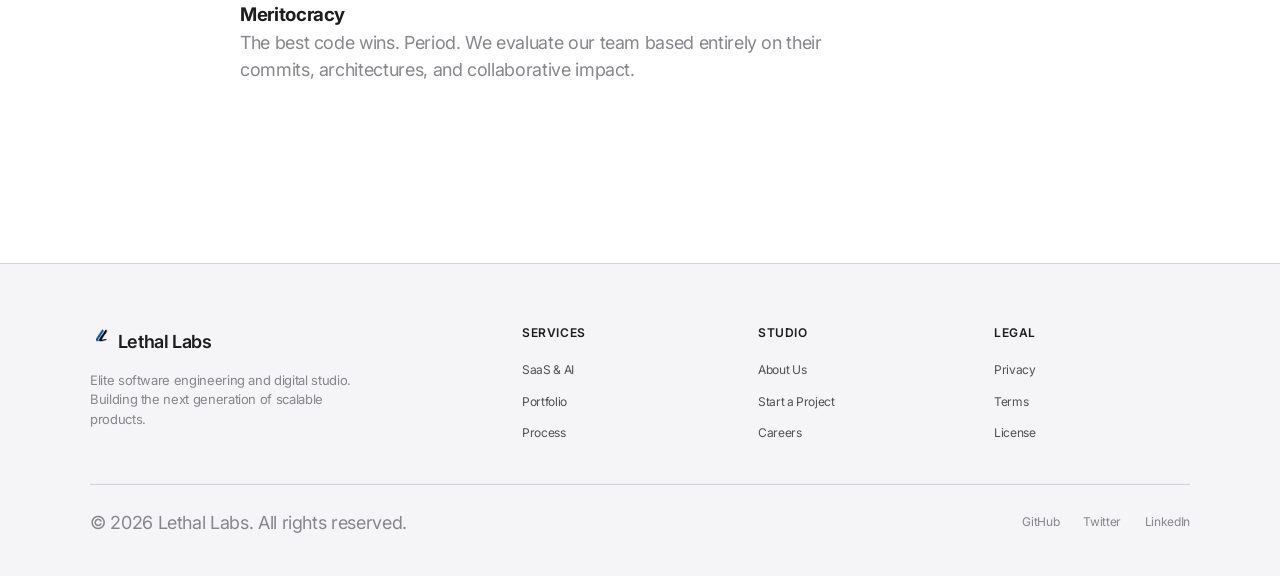
==== commit c4dee0a8: "new update search" ====
--- a/about.html
+++ b/about.html
@@ -32,7 +32,15 @@
       </div>
 
       <div class="nav-right">
-        <a href="contact.html" class="btn btn-secondary" style="padding: 8px 16px; font-size: 0.875rem;">Start a Project</a>
+        <button class="search-shortcut" title="Search (⌘K)">
+          <svg width="16" height="16" viewBox="0 0 24 24" fill="none" stroke="currentColor" stroke-width="2" stroke-linecap="round" stroke-linejoin="round"><circle cx="11" cy="11" r="8"></circle><line x1="21" y1="21" x2="16.65" y2="16.65"></line></svg>
+          <span>Search</span>
+          <span class="shortcut-hint">⌘K</span>
+        </button>
+        <a href="https://github.com/openthot/lethallabs" target="_blank" class="nav-github" title="View Source on GitHub">
+          <svg width="20" height="20" viewBox="0 0 24 24" fill="none" stroke="currentColor" stroke-width="2" stroke-linecap="round" stroke-linejoin="round"><path d="M9 19c-5 1.5-5-2.5-7-3m14 6v-3.87a3.37 3.37 0 0 0-.94-2.61c3.14-.35 6.44-1.54 6.44-7A5.44 5.44 0 0 0 20 4.77 5.07 5.07 0 0 0 19.91 1S18.73.65 16 2.48a13.38 13.38 0 0 0-7 0C6.27.65 5.09 1 5.09 1A5.07 5.07 0 0 0 5 4.77a5.44 5.44 0 0 0-1.5 3.78c0 5.42 3.3 6.61 6.44 7A3.37 3.37 0 0 0 9 18.13V22"></path></svg>
+        </a>
+        <a href="contact.html" class="btn btn-primary" style="padding: 6px 14px; font-size: 0.75rem;">Build Now</a>
       </div>
     </div>
   </nav>
--- a/styles.css
+++ b/styles.css
@@ -1,45 +1,32 @@
+@import url('https://fonts.googleapis.com/css2?family=Inter:wght@400;500;600;700;800&family=Space+Mono:wght@400;700&display=swap');
+
 :root {
-  /* Premium SaaS Palette */
+  /* Apple-Style Crisp Palette */
   --bg-primary: #ffffff;
-  --bg-secondary: #f9fafb;
-  --bg-tertiary: #f3f4f6;
+  --bg-secondary: #f5f5f7;
+  --bg-tertiary: #fbfbfd;
   
-  --text-primary: #111827;
-  --text-secondary: #4b5563;
-  --text-tertiary: #9ca3af;
+  --text-primary: #1d1d1f;
+  --text-secondary: #86868b;
+  --text-tertiary: #a1a1a6;
   
-  --brand-primary: #0056b3;
-  --brand-light: #3b82f6;
-  --brand-glow: rgba(59, 130, 246, 0.5);
+  --brand-primary: #0066cc; /* Technical Blue */
+  --brand-light: #2997ff;
+  --brand-glow: rgba(0, 102, 204, 0.1);
   
-  /* Neon Accents */
-  --accent-cyan: #22d3ee;
-  --accent-purple: #a855f7;
-  --accent-glow-cyan: rgba(34, 211, 238, 0.3);
-  --accent-glow-purple: rgba(168, 85, 247, 0.3);
-  
-  --border-subtle: rgba(229, 231, 235, 0.8);
-  --glass-bg: rgba(255, 255, 255, 0.7);
-  --glass-border: rgba(255, 255, 255, 0.4);
+  --border-subtle: #d2d2d7;
+  --glass-bg: rgba(255, 255, 255, 0.85);
+  --glass-border: rgba(210, 210, 215, 0.5);
   
   /* Layout & Transitions */
-  --nav-height: 72px;
-  --max-width: 1200px;
-  --transition-smooth: all 0.4s cubic-bezier(0.4, 0, 0.2, 1);
-  --shadow-premium: 0 20px 25px -5px rgba(0, 0, 0, 0.05), 0 10px 10px -5px rgba(0, 0, 0, 0.02);
+  --nav-height: 52px;
+  --max-width: 1100px;
+  --transition-smooth: all 0.3s cubic-bezier(0.25, 0.1, 0.25, 1);
+  --shadow-premium: 0 4px 20px rgba(0, 0, 0, 0.05);
   
   /* Typography */
   --font-main: 'Inter', system-ui, -apple-system, sans-serif;
-
-  /* Legacy Mappings */
-  --vp-c-text-1: var(--text-primary);
-  --vp-c-text-2: var(--text-secondary);
-  --vp-c-text-3: var(--text-tertiary);
-  --vp-c-brand: var(--brand-primary);
-  --vp-c-bg: var(--bg-primary);
-  --vp-c-bg-alt: var(--bg-secondary);
-  --vp-c-bg-soft: var(--bg-secondary);
-  --vp-c-divider: var(--border-subtle);
+  --font-mono: 'Space Mono', monospace;
 }
 
 /* Base Resets */
@@ -59,7 +46,8 @@
   font-family: var(--font-main);
   background-color: var(--bg-primary);
   color: var(--text-primary);
-  line-height: 1.5;
+  line-height: 1.47059;
+  letter-spacing: -0.022em;
   overflow-x: hidden;
 }
 
@@ -72,67 +60,51 @@
 /* Glassmorphism Utility */
 .glass {
   background: var(--glass-bg);
-  backdrop-filter: blur(12px);
-  -webkit-backdrop-filter: blur(12px);
+  backdrop-filter: saturate(180%) blur(20px);
+  -webkit-backdrop-filter: saturate(180%) blur(20px);
   border: 1px solid var(--glass-border);
-  box-shadow: var(--shadow-premium);
 }
 
 /* Animations */
 @keyframes float {
   0% { transform: translateY(0px); }
-  50% { transform: translateY(-10px); }
+  50% { transform: translateY(-8px); }
   100% { transform: translateY(0px); }
 }
 
-@keyframes pulse-glow {
-  0% { box-shadow: 0 0 0 0 var(--brand-glow); }
-  70% { box-shadow: 0 0 0 15px rgba(59, 130, 246, 0); }
-  100% { box-shadow: 0 0 0 0 rgba(59, 130, 246, 0); }
-}
-
-@keyframes mesh-gradient {
-  0% { background-position: 0% 50%; }
-  50% { background-position: 100% 50%; }
-  100% { background-position: 0% 50%; }
-}
-
 .animate-float {
-  animation: float 6s ease-in-out infinite;
-}
-
-/* Background Mesh */
+  animation: float 5s ease-in-out infinite;
+}
+
 .bg-mesh {
-  position: fixed;
-  top: 0;
-  left: 0;
-  width: 100%;
-  height: 100%;
-  z-index: -1;
-  background: radial-gradient(circle at 20% 30%, var(--accent-glow-cyan) 0%, transparent 40%),
-              radial-gradient(circle at 80% 70%, var(--accent-glow-purple) 0%, transparent 40%);
-  filter: blur(80px);
-  opacity: 0.6;
+  display: none;
 }
 
 /* Typography Scale */
 h1 {
-  font-size: clamp(2.5rem, 6vw, 4.5rem);
-  font-weight: 800;
+  font-size: clamp(2.5rem, 6vw, 4rem); /* Balanced scale */
+  font-weight: 700;
   line-height: 1.1;
-  letter-spacing: -0.03em;
+  letter-spacing: -0.015em;
+  color: var(--text-primary);
 }
 
 h2 {
-  font-size: clamp(2rem, 4vw, 3rem);
-  font-weight: 700;
+  font-size: clamp(2rem, 4vw, 2.5rem);
+  font-weight: 600;
   line-height: 1.2;
-  letter-spacing: -0.02em;
+  letter-spacing: 0.011em;
 }
 
 p {
   font-size: 1.125rem;
   color: var(--text-secondary);
+  max-width: 60ch;
+  line-height: 1.5;
+}
+
+.font-mono {
+  font-family: var(--font-mono);
 }
 
 /* Navigation */
@@ -146,12 +118,14 @@
   display: flex;
   justify-content: center;
   transition: var(--transition-smooth);
+  background: rgba(255, 255, 255, 0.8);
+  backdrop-filter: saturate(180%) blur(20px);
+  border-bottom: 1px solid rgba(0,0,0,0.05);
 }
 
 nav.scrolled {
-  background: rgba(255, 255, 255, 0.8);
-  backdrop-filter: blur(10px);
-  border-bottom: 1px solid var(--border-subtle);
+  background: rgba(255, 255, 255, 0.95);
+  box-shadow: 0 4px 12px rgba(0,0,0,0.05);
 }
 
 .nav-content {
@@ -164,143 +138,353 @@
 }
 
 .nav-brand {
-  display: flex;
-  align-items: center;
-  gap: 12px;
-  font-weight: 700;
-  font-size: 1.25rem;
+  font-weight: 600;
+  font-size: 1.125rem;
+  letter-spacing: -0.02em;
+}
+
+.nav-brand a {
+  display: flex;
+  align-items: center;
+  gap: 10px;
 }
 
 .nav-brand img {
-  width: 32px;
-  height: 32px;
-}
-
-.nav-links {
-  display: flex;
-  gap: 32px;
-}
-
-.nav-links a {
-  font-size: 0.9375rem;
-  font-weight: 500;
-  color: var(--text-secondary);
-}
-
-.nav-links a:hover {
-  color: var(--brand-primary);
-}
-
-/* Hero Section */
-.hero {
-  padding: calc(var(--nav-height) + 80px) 24px 100px;
-  max-width: var(--max-width);
-  margin: 0 auto;
-  display: grid;
-  grid-template-columns: 1.1fr 0.9fr;
-  align-items: center;
-  gap: 60px;
-}
-
-.hero-simple {
-  display: flex;
-  flex-direction: column;
-  text-align: center;
-  grid-template-columns: 1fr;
-  max-width: 800px;
-}
-
-.hero-content {
-  display: flex;
-  flex-direction: column;
-  gap: 24px;
-}
-
-.hero-content .badge {
-  display: inline-flex;
+  width: 24px;
+  height: 24px;
+}
+
+.nav-right {
+  display: flex;
+  align-items: center;
+  gap: 20px;
+}
+
+/* Search Shortcut Header */
+.search-shortcut {
+  display: flex;
   align-items: center;
   gap: 8px;
   padding: 6px 12px;
   background: var(--bg-secondary);
   border: 1px solid var(--border-subtle);
+  border-radius: 6px;
+  color: var(--text-secondary);
+  font-size: 0.8125rem;
+  cursor: pointer;
+  transition: var(--transition-smooth);
+}
+
+.search-shortcut:hover {
+  background: #fff;
+  border-color: var(--brand-primary);
+  color: var(--text-primary);
+}
+
+.shortcut-hint {
+  font-size: 0.7rem;
+  font-weight: 600;
+  color: var(--text-tertiary);
+  background: #fff;
+  padding: 2px 4px;
+  border-radius: 4px;
+  border: 1px solid var(--border-subtle);
+  margin-left: 4px;
+}
+
+/* Nav GitHub */
+.nav-github {
+  color: var(--text-secondary);
+  display: flex;
+  align-items: center;
+  transition: var(--transition-smooth);
+}
+
+.nav-github:hover {
+  color: var(--text-primary);
+  transform: translateY(-1px);
+}
+
+/* Search Overlay */
+.search-overlay {
+  position: fixed;
+  top: 0;
+  left: 0;
+  width: 100%;
+  height: 100%;
+  background: rgba(0, 0, 0, 0.4);
+  backdrop-filter: blur(8px);
+  z-index: 2000;
+  display: none;
+  justify-content: center;
+  padding-top: 100px;
+}
+
+.search-overlay.active {
+  display: flex;
+}
+
+.search-modal {
+  background: white;
+  width: 100%;
+  max-width: 600px;
+  height: fit-content;
+  max-height: 80vh;
+  border-radius: 12px;
+  box-shadow: 0 20px 40px rgba(0,0,0,0.1);
+  overflow: hidden;
+  display: flex;
+  flex-direction: column;
+}
+
+.search-header {
+  padding: 16px 20px;
+  border-bottom: 1px solid #f2f2f7;
+  display: flex;
+  align-items: center;
+  gap: 12px;
+}
+
+.search-header input {
+  flex: 1;
+  border: none;
+  font-size: 1.125rem;
+  color: #1d1d1f;
+  outline: none;
+  background: transparent;
+}
+
+.close-search {
+  font-size: 0.625rem;
+  font-weight: 700;
+  padding: 4px 8px;
+  background: #f2f2f7;
+  border: 1px solid #d2d2d7;
+  border-radius: 4px;
+  color: #86868b;
+  cursor: pointer;
+}
+
+.search-results {
+  padding: 12px;
+  overflow-y: auto;
+}
+
+.search-empty {
+  padding: 40px;
+  text-align: center;
+  color: #86868b;
+  font-size: 0.9375rem;
+}
+
+.search-result-item {
+  display: block;
+  padding: 12px 16px;
+  border-radius: 8px;
+  transition: background 0.2s ease;
+}
+
+.search-result-item:hover {
+  background: #f5f5f7;
+}
+
+.result-title {
+  font-weight: 600;
+  color: #1d1d1f;
+  font-size: 0.9375rem;
+  margin-bottom: 2px;
+}
+
+.result-url {
+  font-size: 0.75rem;
+  color: #86868b;
+}
+
+/* Responsive */
+@media (max-width: 768px) {
+  .search-shortcut span {
+    display: none;
+  }
+  .search-shortcut {
+    padding: 8px;
+  }
+  .nav-right {
+    gap: 12px;
+  }
+}
+
+
+.nav-links a {
+  font-size: 0.75rem;
+  font-weight: 400;
+  color: var(--text-secondary);
+}
+
+.nav-links a:hover {
+  color: var(--text-primary);
+}
+
+/* Hero Section */
+.hero {
+  padding: calc(var(--nav-height) + 120px) 24px 100px;
+  max-width: 800px;
+  margin: 0 auto;
+  text-align: center;
+  display: flex;
+  flex-direction: column;
+  align-items: center;
+}
+
+.hero-content {
+  display: flex;
+  flex-direction: column;
+  align-items: center;
+  gap: 24px;
+}
+
+.hero-content .badge {
+  display: inline-flex;
+  padding: 4px 12px;
+  background: var(--bg-secondary);
   border-radius: 100px;
-  font-size: 0.8125rem;
-  font-weight: 600;
+  font-size: 0.75rem;
+  font-weight: 600;
+  color: var(--text-primary);
+  margin-bottom: 8px;
+}
+
+.hero-content h1 span {
+  display: block;
+  color: var(--text-secondary);
+}
+
+.cta-group {
+  display: flex;
+  gap: 16px;
+  margin-top: 8px;
+}
+
+.btn {
+  padding: 8px 20px;
+  border-radius: 100px;
+  font-weight: 400;
+  font-size: 1.0625rem;
+  display: inline-flex;
+  align-items: center;
+  gap: 6px;
+  cursor: pointer;
+  transition: var(--transition-smooth);
+}
+
+.btn-primary {
+  background: var(--brand-primary);
+  color: white;
+}
+
+.btn-primary:hover {
+  background: var(--brand-light);
+}
+
+.btn-secondary {
   color: var(--brand-primary);
-  width: fit-content;
-}
-
-.hero-content h1 span {
-  background: linear-gradient(to right, var(--brand-primary), var(--accent-purple));
-  -webkit-background-clip: text;
-  -webkit-text-fill-color: transparent;
-}
-
-.cta-group {
-  display: flex;
-  gap: 16px;
-  margin-top: 12px;
-}
-
-.btn {
-  padding: 12px 28px;
-  border-radius: 10px;
-  font-weight: 600;
-  font-size: 1rem;
-  display: inline-flex;
-  align-items: center;
-  gap: 8px;
-}
-
-.btn-primary {
-  background: var(--text-primary);
-  color: white;
-  box-shadow: 0 10px 15px -3px rgba(0, 0, 0, 0.1);
-}
-
-.btn-primary:hover {
-  transform: translateY(-2px);
-  box-shadow: 0 20px 25px -5px rgba(0, 0, 0, 0.1);
-}
-
-.btn-secondary {
-  background: white;
-  color: var(--text-primary);
-  border: 1px solid var(--border-subtle);
 }
 
 .btn-secondary:hover {
+  text-decoration: underline;
+}
+
+/* Trust Strip */
+.trust-strip-container {
+  padding: 60px 24px;
+  border-top: 1px solid #f5f5f7;
+  border-bottom: 1px solid #f5f5f7;
+  background: #fbfbfd;
+}
+
+.trust-strip {
+  text-align: center;
+  display: flex;
+  flex-direction: column;
+  align-items: center;
+}
+
+.trust-label {
+  font-size: 0.75rem;
+  font-weight: 500;
+  color: #86868b;
+  margin-bottom: 32px;
+}
+
+.logo-bar {
+  display: flex;
+  justify-content: center;
+  align-items: center;
+  gap: 60px;
+  flex-wrap: wrap;
+  width: 100%;
+}
+
+.logo-bar img {
+  height: 22px;
+  width: auto;
+  opacity: 0.4;
+  filter: grayscale(1);
+  transition: opacity 0.3s ease;
+}
+
+.logo-bar img:hover {
+  opacity: 0.8;
+}
+
+/* Bento Grid */
+.bento-grid {
+  display: grid;
+  grid-template-columns: repeat(4, 1fr);
+  gap: 24px;
+  max-width: var(--max-width);
+  margin: 0 auto;
+}
+
+.bento-item {
+  position: relative;
+  border-radius: 20px;
+  padding: 32px;
   background: var(--bg-secondary);
-}
-
-/* Hero Graphic (The "Product" Mockup) */
-.hero-graphic {
-  position: relative;
-  display: flex;
-  justify-content: center;
-  align-items: center;
-}
-
-.main-card {
-  width: 100%;
-  aspect-ratio: 4/3;
-  border-radius: 20px;
-  overflow: hidden;
-  position: relative;
-  z-index: 1;
-}
-
-.floating-card {
-  position: absolute;
-  padding: 16px;
-  border-radius: 12px;
-  width: 180px;
-  z-index: 2;
-}
-
-.card-1 { top: -20px; right: -20px; animation-delay: 0s; }
-.card-2 { bottom: 40px; left: -40px; animation-delay: 1s; }
-.card-3 { top: 40%; right: -60px; animation-delay: 2s; }
+  display: flex;
+  flex-direction: column;
+  justify-content: space-between;
+  min-height: 280px;
+  border: 1px solid transparent;
+  transition: var(--transition-smooth);
+}
+
+.bento-item:hover {
+  background: #fff;
+  border-color: #d2d2d7;
+  box-shadow: 0 10px 30px rgba(0,0,0,0.03);
+}
+
+.bento-1 { grid-column: span 2; }
+.bento-2 { grid-column: span 2; }
+.bento-3 { grid-column: span 1; }
+.bento-4 { grid-column: span 2; }
+.bento-5 { grid-column: span 1; }
+
+.bento-icon {
+  font-size: 2.5rem;
+  margin-bottom: 20px;
+}
+
+.bento-item h3 {
+  font-size: 1.25rem;
+  font-weight: 600;
+  margin-bottom: 12px;
+}
+
+.bento-item p {
+  font-size: 0.9375rem;
+  line-height: 1.5;
+}
 
 /* Sections */
 section {
@@ -314,12 +498,10 @@
 
 .section-label {
   text-align: center;
-  font-size: 0.875rem;
-  font-weight: 600;
-  color: var(--brand-primary);
-  text-transform: uppercase;
-  letter-spacing: 0.1em;
+  font-size: 1.125rem;
+  font-weight: 600;
   margin-bottom: 12px;
+  color: #86868b;
 }
 
 .section-title {
@@ -327,60 +509,11 @@
   margin-bottom: 60px;
 }
 
-/* Logo Bar */
-.logo-bar {
-  display: flex;
-  justify-content: center;
-  gap: 60px;
-  flex-wrap: wrap;
-  opacity: 0.5;
-  filter: grayscale(1);
-}
-
-.logo-bar img {
-  height: 24px;
-}
-
-/* Features */
-.features-grid {
-  display: grid;
-  grid-template-columns: repeat(auto-fit, minmax(300px, 1fr));
-  gap: 32px;
-}
-
-.feature-card {
-  padding: 40px;
-  border-radius: 24px;
-  background: var(--bg-secondary);
-  border: 1px solid transparent;
-  transition: var(--transition-smooth);
-}
-
-.feature-card:hover {
-  background: white;
-  border-color: var(--border-subtle);
-  box-shadow: var(--shadow-premium);
-  transform: translateY(-5px);
-}
-
-.feature-icon {
-  width: 48px;
-  height: 48px;
-  background: white;
-  border-radius: 12px;
-  display: flex;
-  align-items: center;
-  justify-content: center;
-  font-size: 1.5rem;
-  margin-bottom: 24px;
-  box-shadow: 0 4px 6px -1px rgba(0, 0, 0, 0.05);
-}
-
 /* Footer */
 footer {
-  background: var(--bg-secondary);
-  padding: 80px 24px 40px;
-  border-top: 1px solid var(--border-subtle);
+  background: #f5f5f7;
+  padding: 60px 24px 40px;
+  border-top: 1px solid #d2d2d7;
 }
 
 .footer-grid {
@@ -388,63 +521,67 @@
   margin: 0 auto;
   display: grid;
   grid-template-columns: 2fr repeat(3, 1fr);
-  gap: 48px;
+  gap: 40px;
+}
+
+.footer-info {
+  display: flex;
+  flex-direction: column;
+  gap: 16px;
 }
 
 .footer-info p {
-  max-width: 300px;
-  margin-top: 16px;
-  font-size: 0.9375rem;
+  max-width: 280px;
+  font-size: 0.8125rem;
+  color: #86868b;
 }
 
 .footer-col h4 {
-  font-size: 1rem;
-  font-weight: 600;
-  margin-bottom: 24px;
+  font-size: 0.75rem;
+  font-weight: 600;
+  color: #1d1d1f;
+  margin-bottom: 16px;
+  text-transform: uppercase;
+  letter-spacing: 0.05em;
 }
 
 .footer-col ul {
   list-style: none;
   display: flex;
   flex-direction: column;
-  gap: 12px;
+  gap: 8px;
 }
 
 .footer-col a {
-  font-size: 0.9375rem;
-  color: var(--text-secondary);
+  font-size: 0.75rem;
+  color: #515154;
 }
 
 .footer-col a:hover {
   color: var(--brand-primary);
+  text-decoration: underline;
 }
 
 .footer-bottom {
   max-width: var(--max-width);
-  margin: 60px auto 0;
-  padding-top: 32px;
-  border-top: 1px solid var(--border-subtle);
+  margin: 40px auto 0;
+  padding-top: 24px;
+  border-top: 1px solid #d2d2d7;
   display: flex;
   justify-content: space-between;
-  font-size: 0.875rem;
-  color: var(--text-tertiary);
+  align-items: center;
+  font-size: 0.75rem;
+  color: #86868b;
 }
 
 /* Responsive */
 @media (max-width: 1024px) {
   .hero {
-    grid-template-columns: 1fr;
-    text-align: center;
-    gap: 80px;
-  }
-  
-  .hero-content {
-    align-items: center;
-  }
-  
-  .hero-graphic {
-    max-width: 600px;
-    margin: 0 auto;
+    max-width: 100%;
+  }
+
+  .bento-grid {
+    grid-template-columns: repeat(2, 1fr);
   }
 }
 
@@ -456,4 +593,12 @@
   .footer-grid {
     grid-template-columns: 1fr 1fr;
   }
-}
+
+  .bento-grid {
+    grid-template-columns: 1fr;
+  }
+
+  .bento-1, .bento-2, .bento-3, .bento-4, .bento-5 {
+    grid-column: span 1;
+  }
+}
